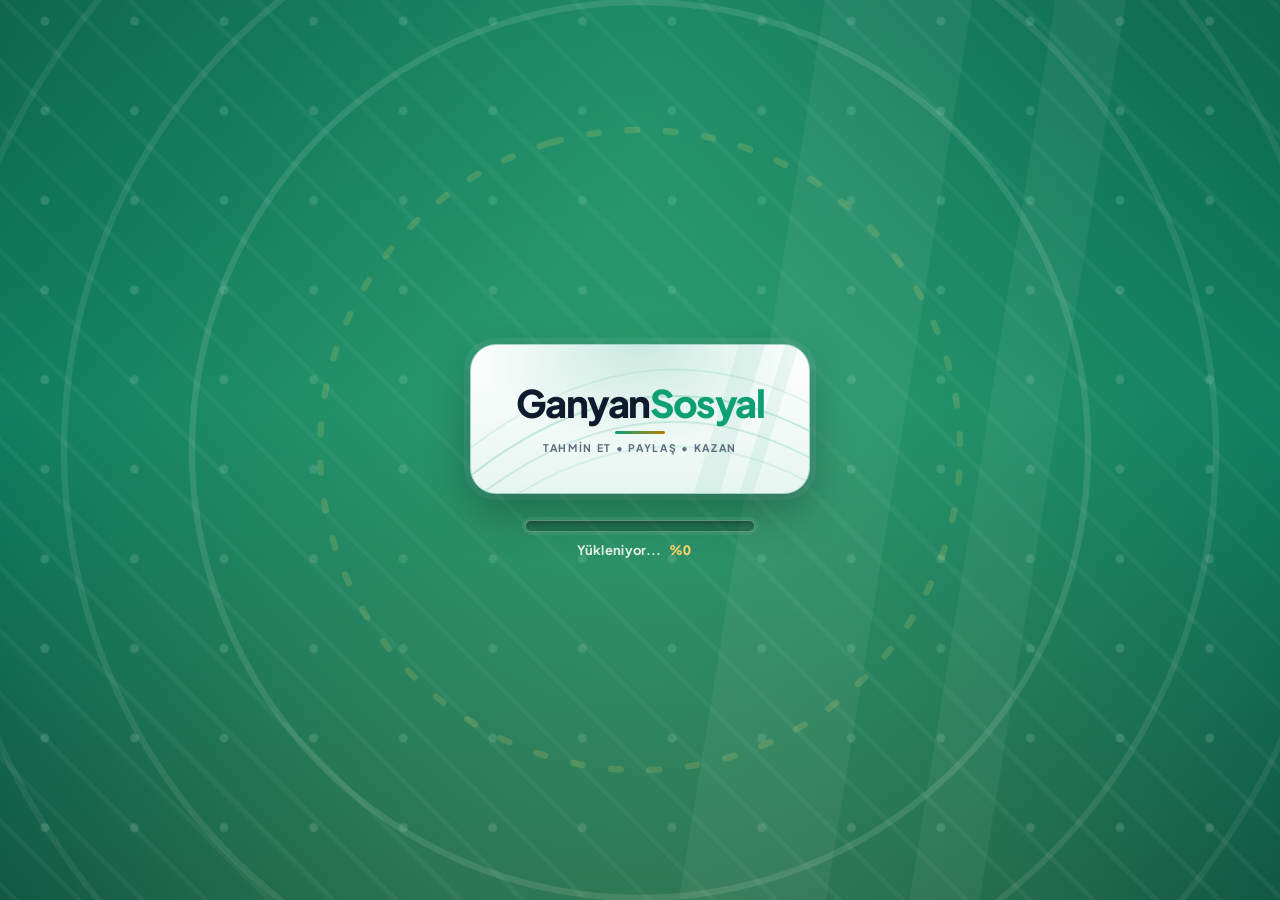
==== index.html @ b793a7fa "Add files via upload" ====
<!DOCTYPE html>
<html lang="tr" data-theme="light">
<head>
<meta charset="UTF-8">
<meta name="viewport" content="width=445, viewport-fit=cover, user-scalable=no">
<title>GanyanSosyal</title>
<link rel="manifest" href="manifest.json">
<meta name="theme-color" content="#0E7A5A">
<meta name="mobile-web-app-capable" content="yes">
<meta name="apple-mobile-web-app-capable" content="yes">
<meta name="apple-mobile-web-app-title" content="GanyanSosyal">
<meta name="apple-mobile-web-app-status-bar-style" content="default">
<link rel="icon" type="image/png" href="icon-192.png">
<link rel="apple-touch-icon" href="[data-uri]">
<link rel="preconnect" href="https://fonts.googleapis.com">
<link rel="preconnect" href="https://fonts.gstatic.com" crossorigin>
<link rel="preload" as="style" href="https://fonts.googleapis.com/css2?family=Plus+Jakarta+Sans:wght@500;600;700;800&display=swap" onload="this.onload=null;this.rel='stylesheet'">
<noscript><link href="https://fonts.googleapis.com/css2?family=Plus+Jakarta+Sans:wght@500;600;700;800&display=swap" rel="stylesheet"></noscript>
<link rel="preload" as="script" href="js/01-core-tjk.js">
<link rel="preload" as="script" href="js/02-notifs.js">
<link rel="preload" as="script" href="js/03-feed.js">
<link rel="preload" as="script" href="js/04-betting.js">
<link rel="preload" as="script" href="js/05-tabs.js">
<link rel="preload" as="script" href="js/06-account.js">
<link rel="preload" as="script" href="js/07-firebase.js">
<link rel="preload" as="script" href="js/08-admin.js">
<link rel="preload" as="script" href="js/09-chat.js">
<link rel="preload" as="script" href="js/10-install-guide.js">
<link rel="stylesheet" href="css/style.css">
<style id="gs-profile-tweak">
/* Profil: isim + @kullanıcı adı biraz sağa, @ etiketi daha zarif */
.pt2 .pid{margin-left:10px !important}
.pt2 .pid .uh{display:inline-flex !important;align-items:center;gap:1px;background:rgba(14,159,115,.10) !important;border:0 !important;box-shadow:none !important;border-radius:999px !important;padding:4px 13px 5px !important;font-size:14px !important;font-weight:600 !important;letter-spacing:.2px;color:#0E9F73 !important}
.pt2 .pid .uh i{font-style:normal;opacity:.55;margin-right:1px}
</style>
</head>
<body data-tab="feed" class="note-open">
<script>try{if(localStorage.getItem('gs-maint')==='1')document.body.classList.add('maint')}catch(e){}</script>
<div class="maint-ov" role="alert" style="display:none">
  <svg class="mt-bg" viewBox="0 0 400 800" preserveAspectRatio="xMidYMid slice" aria-hidden="true">
    <defs>
      <radialGradient id="mtg1" cx="50%" cy="34%" r="58%"><stop offset="0" stop-color="#3FD6A0" stop-opacity=".42"/><stop offset="1" stop-color="#3FD6A0" stop-opacity="0"/></radialGradient>
      <radialGradient id="mtg2" cx="50%" cy="100%" r="70%"><stop offset="0" stop-color="#FFD66B" stop-opacity=".26"/><stop offset="1" stop-color="#FFD66B" stop-opacity="0"/></radialGradient>
      <pattern id="mtDots" width="28" height="28" patternUnits="userSpaceOnUse"><circle cx="14" cy="14" r="1.4" fill="#fff" fill-opacity=".14"/></pattern>
      <pattern id="mtHatch" width="14" height="14" patternUnits="userSpaceOnUse" patternTransform="rotate(45)"><path d="M0 0H14" stroke="#fff" stroke-opacity=".05" stroke-width="3"/></pattern>
      <pattern id="mtChk" width="20" height="20" patternUnits="userSpaceOnUse"><rect width="10" height="10" fill="#fff"/><rect x="10" y="10" width="10" height="10" fill="#fff"/></pattern>
      <linearGradient id="mtFade" x1="0" y1="0" x2="0" y2="1"><stop offset="0" stop-color="#fff" stop-opacity="0"/><stop offset="1" stop-color="#fff" stop-opacity="1"/></linearGradient>
      <mask id="mtMask"><rect width="400" height="800" fill="url(#mtFade)"/></mask>
    </defs>
    <rect width="400" height="800" fill="url(#mtHatch)"/><rect width="400" height="800" fill="url(#mtDots)"/><rect width="400" height="800" fill="url(#mtg1)"/>
    <g transform="rotate(-16 200 400)" fill="none" stroke="#fff"><rect x="-60" y="140" width="520" height="520" rx="260" stroke-opacity=".05" stroke-width="2"/><rect x="-20" y="180" width="440" height="440" rx="220" stroke-opacity=".07" stroke-width="2"/><rect x="20" y="220" width="360" height="360" rx="180" stroke-opacity=".09" stroke-width="2"/><rect x="100" y="300" width="200" height="200" rx="100" stroke="#FFD66B" stroke-opacity=".18" stroke-width="2" stroke-dasharray="3 9" stroke-linecap="round"/></g>
    <g mask="url(#mtMask)" opacity=".16"><rect y="758" width="400" height="20" fill="url(#mtChk)"/><rect y="778" width="400" height="20" fill="url(#mtChk)" transform="translate(10 0)"/></g>
    <rect width="400" height="800" fill="url(#mtg2)"/>
  </svg>
  <div class="mt-in">
    <div class="mt-brand">Ganyan<i>Sosyal</i></div>
    <div class="mt-card">
      <div class="mt-ico">
        <span class="mt-ring r1"></span><span class="mt-ring r2"></span>
        <div class="mt-disc">
          <svg class="mt-gear g1" width="46" height="46" viewBox="0 0 24 24" fill="none" stroke="currentColor" stroke-width="1.7" stroke-linecap="round" stroke-linejoin="round"><path d="M12.22 2h-.44a2 2 0 0 0-2 2v.18a2 2 0 0 1-1 1.73l-.43.25a2 2 0 0 1-2 0l-.15-.08a2 2 0 0 0-2.73.73l-.22.38a2 2 0 0 0 .73 2.73l.15.1a2 2 0 0 1 1 1.72v.51a2 2 0 0 1-1 1.74l-.15.09a2 2 0 0 0-.73 2.73l.22.38a2 2 0 0 0 2.73.73l.15-.08a2 2 0 0 1 2 0l.43.25a2 2 0 0 1 1 1.73V20a2 2 0 0 0 2 2h.44a2 2 0 0 0 2-2v-.18a2 2 0 0 1 1-1.73l.43-.25a2 2 0 0 1 2 0l.15.08a2 2 0 0 0 2.73-.73l.22-.39a2 2 0 0 0-.73-2.73l-.15-.08a2 2 0 0 1-1-1.74v-.5a2 2 0 0 1 1-1.74l.15-.09a2 2 0 0 0 .73-2.73l-.22-.38a2 2 0 0 0-2.73-.73l-.15.08a2 2 0 0 1-2 0l-.43-.25a2 2 0 0 1-1-1.73V4a2 2 0 0 0-2-2z"/><circle cx="12" cy="12" r="3"/></svg>
          <svg class="mt-gear g2" width="24" height="24" viewBox="0 0 24 24" fill="none" stroke="currentColor" stroke-width="2" stroke-linecap="round" stroke-linejoin="round"><path d="M12.22 2h-.44a2 2 0 0 0-2 2v.18a2 2 0 0 1-1 1.73l-.43.25a2 2 0 0 1-2 0l-.15-.08a2 2 0 0 0-2.73.73l-.22.38a2 2 0 0 0 .73 2.73l.15.1a2 2 0 0 1 1 1.72v.51a2 2 0 0 1-1 1.74l-.15.09a2 2 0 0 0-.73 2.73l.22.38a2 2 0 0 0 2.73.73l.15-.08a2 2 0 0 1 2 0l.43.25a2 2 0 0 1 1 1.73V20a2 2 0 0 0 2 2h.44a2 2 0 0 0 2-2v-.18a2 2 0 0 1 1-1.73l.43-.25a2 2 0 0 1 2 0l.15.08a2 2 0 0 0 2.73-.73l.22-.39a2 2 0 0 0-.73-2.73l-.15-.08a2 2 0 0 1-1-1.74v-.5a2 2 0 0 1 1-1.74l.15-.09a2 2 0 0 0 .73-2.73l-.22-.38a2 2 0 0 0-2.73-.73l-.15.08a2 2 0 0 1-2 0l-.43-.25a2 2 0 0 1-1-1.73V4a2 2 0 0 0-2-2z"/><circle cx="12" cy="12" r="3"/></svg>
        </div>
      </div>
      <h2>Bakımdayız</h2>
      <p>GanyanSosyal'i senin için daha iyi hale getiriyoruz. Birazdan yepyeni bir deneyimle tekrar buradayız.</p>
      <div class="mt-track"><i></i></div>
      <div class="mt-st"><span class="mt-dot"></span>Güncelleme yapılıyor</div>
      <ul class="mt-chips"><li><b>🔒</b>Verilerin güvende</li><li><b>🎟️</b>Kuponların korunuyor</li><li><b>⚡</b>Kısa sürede açılıyor</li></ul>
    </div>
    <div class="mt-note">Bakım bitince sayfa kendiliğinden açılır.</div>
    <button type="button" class="mt-adm" onclick="maintAdminLogin()">Yönetici girişi</button>
  </div>
</div>
<div id="splash" aria-hidden="true">
  <svg class="sp-bg" viewBox="0 0 400 800" preserveAspectRatio="xMidYMid slice" aria-hidden="true">
    <defs>
      <radialGradient id="spg1" cx="50%" cy="38%" r="60%"><stop offset="0" stop-color="#3FD6A0" stop-opacity=".38"/><stop offset="1" stop-color="#3FD6A0" stop-opacity="0"/></radialGradient>
      <radialGradient id="spg2" cx="50%" cy="100%" r="70%"><stop offset="0" stop-color="#FFD66B" stop-opacity=".22"/><stop offset="1" stop-color="#FFD66B" stop-opacity="0"/></radialGradient>
      <pattern id="spHatch" width="14" height="14" patternUnits="userSpaceOnUse" patternTransform="rotate(45)"><rect width="14" height="14" fill="none"/><path d="M0 0H14" stroke="#fff" stroke-opacity=".05" stroke-width="3"/></pattern>
      <pattern id="spDots" width="28" height="28" patternUnits="userSpaceOnUse"><circle cx="14" cy="14" r="1.4" fill="#fff" fill-opacity=".14"/></pattern>
      <pattern id="spChk" width="20" height="20" patternUnits="userSpaceOnUse"><rect width="10" height="10" fill="#fff"/><rect x="10" y="10" width="10" height="10" fill="#fff"/></pattern>
      <linearGradient id="spFade" x1="0" y1="0" x2="0" y2="1"><stop offset="0" stop-color="#fff" stop-opacity="0"/><stop offset="1" stop-color="#fff" stop-opacity="1"/></linearGradient>
      <mask id="spMask"><rect width="400" height="800" fill="url(#spFade)"/></mask>
    </defs>
    <rect width="400" height="800" fill="url(#spHatch)"/>
    <rect width="400" height="800" fill="url(#spDots)"/>
    <rect width="400" height="800" fill="url(#spg1)"/>
    <g transform="rotate(-16 200 400)" fill="none" stroke="#fff">
      <rect x="-60" y="140" width="520" height="520" rx="260" stroke-opacity=".05" stroke-width="2"/>
      <rect x="-20" y="180" width="440" height="440" rx="220" stroke-opacity=".07" stroke-width="2"/>
      <rect x="20" y="220" width="360" height="360" rx="180" stroke-opacity=".09" stroke-width="2"/>
      <rect x="60" y="260" width="280" height="280" rx="140" stroke-opacity=".11" stroke-width="2"/>
      <rect x="100" y="300" width="200" height="200" rx="100" stroke="#FFD66B" stroke-opacity=".16" stroke-width="2" stroke-dasharray="3 9" stroke-linecap="round"/>
    </g>
    <g fill="#fff" fill-opacity=".05"><path d="M300 0h46l-130 800h-46z"/><path d="M372 0h22l-130 800h-22z"/></g>
    <g mask="url(#spMask)" opacity=".16"><rect y="758" width="400" height="20" fill="url(#spChk)"/><rect y="778" width="400" height="20" fill="url(#spChk)" transform="translate(10 0)"/></g>
    <rect width="400" height="800" fill="url(#spg2)"/>
  </svg>
  <div class="sp-in">
    <div class="sp-card">
      <svg viewBox="0 0 340 150" preserveAspectRatio="xMidYMid slice"><g fill="none" stroke="var(--ac,#0E9F73)" stroke-linecap="round">
        <path d="M-20 175 Q 170 10 360 125" stroke-opacity=".16" stroke-width="2"/>
        <path d="M-20 200 Q 170 35 360 150" stroke-opacity=".11" stroke-width="2"/>
        <path d="M-20 148 Q 170 -15 360 98" stroke-opacity=".20" stroke-width="2"/>
        <path d="M-20 120 Q 170 -40 360 70" stroke-opacity=".10" stroke-width="2"/></g>
        <g fill="var(--ac,#0E9F73)" fill-opacity=".07"><path d="M270 0h26l-46 150h-26z"/><path d="M316 0h14l-46 150h-14z"/></g></svg>
      <div class="sp-logo"><b>Ganyan<i>Sosyal</i></b><u></u><small>Tahmin et • Paylaş • Kazan</small></div>
    </div>
    <div class="sp-load"><div class="sp-bar"><i id="sp-fill"></i></div><div class="sp-row"><span>Yükleniyor...</span><em id="sp-pct">%0</em></div></div>
  </div>
</div>

<div id="ri-mini" onclick="window.scrollTo({top:0,behavior:'smooth'})"><b id="ri-mini-t"></b><span id="ri-mini-n"></span></div>
<div class="app">
  <!-- Üst Bar -->
  <header class="top">
    <div class="brand-wrap" style="flex-direction:row;align-items:center;gap:10px">
      <button class="ib" id="menu-btn" onclick="openDrawer()" aria-label="Menü"></button>
      <div class="brand">Ganyan<i>Sosyal</i></div>
    </div>
    <div class="usr-s" id="usr-s">
    <div class="usr-box">
      <svg class="usr-ic" width="20" height="20" viewBox="0 0 24 24" fill="none" stroke="currentColor" stroke-width="2.2" stroke-linecap="round" stroke-linejoin="round" aria-hidden="true"><circle cx="11" cy="11" r="7"/><path d="M20 20l-3.5-3.5"/></svg>
      <input id="usr-q" type="search" placeholder="Kullanıcı ara" autocomplete="off" autocapitalize="off" spellcheck="false" enterkeyhint="search" oninput="usrSearch(this.value)" onfocus="usrSearch(this.value)" aria-label="Kullanıcı ara">
      <button type="button" class="usr-x hidden" onclick="usrClear()" aria-label="Temizle">✕</button>
    </div>
    <div class="usr-res hidden" id="usr-res" role="listbox"></div>
  </div>
    <div class="tools">
      <button class="ib" id="th" onclick="toggleTheme()" aria-label="Tema"></button>
      <button class="ib" onclick="toggleNotifications()" aria-label="Bildirimler">
        <span id="bi"></span><b id="notif-badge" class="hidden">2</b>
      </button>
    </div>
  </header>

  <!-- Kullanıcı kartı: ad, profil çerçevesi, puan -->
  <div class="toprow">
  <div class="mecard" id="me-card" onclick="openProfile(ME)" role="button" aria-label="Profilimi aç"></div>
    <!-- Canlı yayın kartı (TJK / Tay TV) -->
    <button type="button" class="tvcard" onclick="liveOpen()" aria-label="Canlı yayını aç">
      <span class="tv-ic"><svg viewBox="0 0 24 24" width="22" height="22" fill="none" stroke="currentColor" stroke-width="2" stroke-linecap="round" stroke-linejoin="round" aria-hidden="true"><rect x="3" y="5" width="18" height="12" rx="3"/><path d="M9 21h6"/><path d="M10.5 9.2v4.6l4-2.3z" fill="currentColor"/></svg></span>
      <span class="tv-t"><b>Canlı yayın</b><small>Tay TV · TJK yarışları</small></span>
      <span class="tv-go">İZLE</span>
    </button>
  </div>

  <!-- Sabit grup: canlı yayın + sıradaki koşu (kaydırınca başlığın altında kalır) -->
  <div class="stk">
  <!-- Duyuru kayan yazı: canlı yayının hemen üstünde, o da sabit kalır -->
  <div id="ticker" class="hidden"></div>
  <!-- Canlı Pist Barı -->
  <div class="live hidden" id="live-card" onclick="openNextRace()" role="button" aria-label="Sıradaki koşuyu aç">
    <span class="dot"></span>
    <div class="live-info">
      <small>SIRADAKİ KOŞU</small>
      <b id="live-ttl"></b>
      <span id="live-sub"></span>
    </div>
    <em id="countdown">--:--</em>
    <span class="live-arrow">›</span>
  </div>
  </div>

  <!-- SEKME 1: SOSYAL AKIŞ -->
  <section id="tab-feed" class="tab">
    <div class="section-intro">
      <div>
        <span class="eyebrow">TOPLULUK</span>
        <h1>Ne tahmin ediyorsun?</h1>
        <p>Kuponunu paylaş, yorumları takip et.</p>
      </div>
      <span class="intro-mark">✦</span>
    </div>

    <div class="card composer">
      <div class="cmp">
        <span id="cmp-av"></span>
        <input id="feed-post-input" placeholder="Banko tuttuğunu yaz..." maxlength="280" aria-label="Gönderi" oninput="var d=$('dr-note');if(d)d.value=this.value">
      </div>
      <div id="draft-chips"></div>
      <div class="crow">
        <button class="lnk" onclick="switchTab('bulten')" id="lnk-add" aria-label="Kupon ekle" title="Kupon ekle"></button>
        <button class="btn" onclick="createNewPost()">Paylaş</button>
      </div>
    </div>

    <div id="people"></div>
    <div id="filters" class="chips"></div>
    <div id="posts-container"></div>
  </section>

  <!-- SEKME 2: BÜLTEN & YARIŞ MERKEZİ -->
  <section id="tab-bulten" class="tab hidden">
    <div class="section-intro">
      <div>
        <span class="eyebrow">YARIŞ MERKEZİ</span>
        <h1>Koşuyu seç, kuponunu kur.</h1>
        <p>Atları incele, seçimlerini yap ve akışta paylaş.</p>
      </div>
      <span class="intro-mark">♞</span>
    </div>
    <div class="dbar" id="dbar">
      <button class="dnav" id="d-prev" onclick="shiftDay(-1)" aria-label="Önceki gün"><svg width="18" height="18" viewBox="0 0 24 24" fill="none" stroke="currentColor" stroke-width="2.6" stroke-linecap="round" stroke-linejoin="round"><path d="M15 5l-7 7 7 7"/></svg></button>
      <div class="dmid">
        <small id="d-sub">BUGÜN</small>
        <b id="d-main"></b>
        <input type="date" id="d-input" class="d-in" onchange="gotoDate(this.value)" aria-label="Tarih seç">
      </div>
      <button class="dtoday hidden" id="d-today" onclick="gotoDate(TJK.bugunIso())">Bugün</button>
      <button class="dnav" id="d-next" onclick="shiftDay(1)" aria-label="Sonraki gün"><svg width="18" height="18" viewBox="0 0 24 24" fill="none" stroke="currentColor" stroke-width="2.6" stroke-linecap="round" stroke-linejoin="round"><path d="M9 5l7 7-7 7"/></svg></button>
    </div>
    <button class="tsel" onclick="openTypes()" aria-label="Bahis türünü değiştir">
      <div>
        <small>Bahis türü</small>
        <b id="tsel-name">Ganyan</b>
        <span id="tsel-sub"></span>
      </div>
      <i class="tsel-go"><em>Değiştir</em><span id="tsel-chev"></span></i>
    </button>
    <div id="bul-status" class="bul-st"></div>
    <div id="city-tabs" class="chips"></div>
    <div id="bul-sticky">
      <div id="race-tabs" class="chips"></div>
      <div id="slot-tabs" class="chips hidden"></div>
    </div>
    <div id="sel-sum" class="sel-sum hidden"></div>
    <div class="card ri"><h2 id="race-title"></h2><p id="race-meta"></p></div>
    <div id="hint" class="hint hidden"></div>
    <div id="res-panel"></div>
    <div id="horses-list"></div>
    <div id="next-wrap"></div>
  </section>

  <!-- SEKME: SONUÇLAR -->
  <section id="tab-sonuc" class="tab hidden">
    <div class="section-intro">
      <div>
        <span class="eyebrow">KOŞU SONUÇLARI</span>
        <h1>Biten koşular</h1>
        <p>Sıralama ve bahis ödemeleri koşu bitince burada.</p>
      </div>
      <span class="intro-mark">⚑</span>
    </div>
    <div class="dbar">
      <button class="dnav" id="s-prev" onclick="shiftDay(-1)" aria-label="Önceki gün"><svg width="18" height="18" viewBox="0 0 24 24" fill="none" stroke="currentColor" stroke-width="2.6" stroke-linecap="round" stroke-linejoin="round"><path d="M15 5l-7 7 7 7"/></svg></button>
      <div class="dmid">
        <small id="s-sub">BUGÜN</small>
        <b id="s-main"></b>
        <input type="date" id="s-input" class="d-in" onchange="gotoDate(this.value)" aria-label="Tarih seç">
      </div>
      <button class="dtoday hidden" id="s-today" onclick="gotoDate(TJK.bugunIso())">Bugün</button>
      <button class="dnav" id="s-next" onclick="shiftDay(1)" aria-label="Sonraki gün"><svg width="18" height="18" viewBox="0 0 24 24" fill="none" stroke="currentColor" stroke-width="2.6" stroke-linecap="round" stroke-linejoin="round"><path d="M9 5l7 7-7 7"/></svg></button>
    </div>
    <div id="s-city" class="chips"></div>
    <div id="s-race" class="hidden"></div>
    <div id="s-sum" class="sr-sum"></div>
    <div id="s-list"></div>
  </section>

  <!-- SEKME 3: LİDERLİK TABLOSU -->
  <section id="tab-leaderboard" class="tab hidden">
    <div class="section-intro">
      <div>
        <span class="eyebrow">TOPLULUK SIRALAMASI</span>
        <h1>Öne çıkan tahminciler</h1>
        <p>Topluluğun performansını keşfet.</p>
      </div>
      <span class="intro-mark">♛</span>
    </div>
    <h2 class="sh">Puan sıralaması</h2>
    <div id="leaderboard-list"></div>
  </section>

  <!-- SEKME: ORANLAR -->
  <section id="tab-oranlar" class="tab hidden">
    <div id="oranlar-body"></div>
  </section>

  <!-- SEKME: KURALLAR -->
  <section id="tab-kurallar" class="tab hidden">
    <div id="kurallar-body"></div>
  </section>

  <!-- SEKME 4: PROFİL -->
  <section id="tab-profile" class="tab hidden">
    <div id="profile-body"></div>
  </section>

  <!-- Seçim Yapıldığında Açılan Kupon Çubuğu -->
  <div id="draft" class="dr hidden">
    <div class="dr-l">
      <small id="coupon-count-text"></small>
      <b id="coupon-total-price"></b>
    </div>
    <div class="dr-step">
      <button onclick="chgMisli(-1)" aria-label="Misli azalt">−</button>
      <input id="misli-out" type="text" inputmode="numeric" pattern="[0-9]*" maxlength="3" value="1" autocomplete="off" aria-label="Misli sayısı (yazarak değiştir)" onfocus="this.select()" oninput="this.value=this.value.replace(/\D/g,'');if(this.value&&+this.value>0)setMisli(this.value,false,true)" onchange="setMisli(this.value)" onkeydown="if(event.key==='Enter'){this.blur()}">
      <button onclick="chgMisli(1)" aria-label="Misli arttır">+</button>
    </div>
    <button class="dr-go" id="draft-go" onclick="publishCouponFromBulten()">Paylaş</button>
    <div class="dr-f"><span id="coupon-formula"></span><button class="dr-nb" id="dr-nb" onclick="toggleNote()">− Notu gizle</button></div>
    <input id="dr-note" class="dr-note" maxlength="280" placeholder="Kuponuna not ekle (isteğe bağlı)" oninput="$('feed-post-input').value=this.value" aria-label="Kupon notu">
  </div>

  <!-- Yan menü (sidebar) -->
  <div id="drawer-bg" class="drawer-bg" onclick="closeDrawer()"></div>
  <aside id="drawer" class="drawer" aria-hidden="true">
    <div class="dw-head">
      <div class="brand">Ganyan<i>Sosyal</i></div>
      <button class="ib" onclick="closeDrawer()" aria-label="Kapat" id="dw-x"></button>
    </div>
    <div class="dw-me" id="dw-me" onclick="closeDrawer();openProfile(ME,true)" role="button" aria-label="Profilimi aç"></div>
    <div class="dw-grp">
      <button class="dw-item" id="dw-shop" onclick="closeDrawer();openShop()"></button>
      <button class="dw-item" id="dw-oranlar" onclick="closeDrawer();switchTab('oranlar')"></button>
      <button class="dw-item" id="dw-kurallar" onclick="closeDrawer();switchTab('kurallar')"></button>
      <button class="dw-item" id="dw-theme" onclick="toggleTheme();paintDrawer()"></button>
      <button class="dw-item hidden" id="dw-inst" onclick="closeDrawer();installApp()"></button>
      <button class="dw-item hidden" id="dw-adm" onclick="closeDrawer();openAdmin()"></button>
    </div>
    <div class="dw-note" id="dw-note"></div>
    <button class="dw-item dw-out" id="dw-out" onclick="closeDrawer();askLogout()"></button>
  </aside>

  <!-- Alt Gezinme Barı -->
  <nav>
    <div class="nv-l">
      <button id="nav-feed" class="on" onclick="feedTap()"></button>
      <button id="nav-leaderboard" onclick="switchTab('leaderboard')"></button>
      <button id="nav-bulten" onclick="switchTab('bulten')"></button>
    </div>
    <div class="nv-r">
      <button id="nav-sonuc" onclick="switchTab('sonuc')"></button>
      <button id="nav-profile" onclick="openProfile('Mustafa E.')"></button>
      <button id="nav-out" class="nav-out" onclick="askLogout()"></button>
    </div>
  </nav>

  <!-- Takipçi / Takip Listesi -->
  <div id="fsheet" class="sheet hidden" onclick="if(event.target===this)closeFollows()">
    <div class="sheet-card fl-card" role="dialog" aria-label="Takipçi ve takip listesi">
      <div class="sheet-head">
        <h3 id="fl-title"></h3>
        <button class="x" onclick="closeFollows()" aria-label="Kapat" id="fsheet-x"></button>
      </div>
      <div class="rt two" id="fl-tabs"></div>
      <input id="fl-q" class="fl-q" type="search" placeholder="Ara" autocomplete="off" oninput="flSearch(this.value)">
      <div id="fl-list"></div>
    </div>
  </div>

  <!-- Bahis Türü Paneli -->
  <div id="tsheet" class="sheet hidden" onclick="if(event.target===this)closeTypes()">
    <div class="sheet-card" role="dialog" aria-label="Bahis türünü değiştir">
      <div class="sheet-head">
        <h3>Bahis Türünü Değiştir</h3>
        <button class="x" onclick="closeTypes()" aria-label="Kapat" id="tsheet-x"></button>
      </div>
      <div id="tsheet-list"></div>
    </div>
  </div>

  <!-- Profil Düzenleme Paneli -->
  <div id="sheet" class="sheet hidden" onclick="if(event.target===this)closeEdit()">
    <div class="sheet-card" role="dialog" aria-label="Profili düzenle">
      <div class="sheet-head">
        <h3>Profili Düzenle</h3>
        <button class="x" onclick="closeEdit()" aria-label="Kapat" id="sheet-x"></button>
      </div>
      <div id="sheet-body"></div>
    </div>
  </div>
  <!-- Banko At Seçme Paneli -->
  <div id="bsheet" class="sheet hidden" onclick="if(event.target===this)closeBanko()">
    <div class="sheet-card" role="dialog" aria-label="Banko atını seç">
      <div class="sheet-head">
        <h3>Bankonu Seç</h3>
        <button class="x" onclick="closeBanko()" aria-label="Kapat" id="bsheet-x"></button>
      </div>
      <div id="bsheet-body"></div>
    </div>
  </div>
  <input type="file" id="in-photo" accept="image/*" hidden onchange="onPick('photo',this)">
  <input type="file" id="in-cover" accept="image/*" hidden onchange="onPick('cover',this)">

  <!-- Ayarlar Paneli -->
  <div id="ssheet" class="sheet hidden" onclick="if(event.target===this)closeSettings()">
    <div class="sheet-card" role="dialog" aria-label="Ayarlar">
      <div class="sheet-head">
        <h3>Ayarlar</h3>
        <button class="x" onclick="closeSettings()" aria-label="Kapat" id="ssheet-x"></button>
      </div>
      <div id="ssheet-body"></div>
    </div>
  </div>

  <!-- Mağaza -->
  <div id="shsheet" class="sheet hidden" onclick="if(event.target===this)closeShop()">
    <div class="sheet-card" role="dialog" aria-label="Mağaza">
      <div class="sheet-head">
        <h3>Mağaza · Profil çerçeveleri</h3>
        <button class="x" onclick="closeShop()" aria-label="Kapat" id="shsheet-x"></button>
      </div>
      <div id="shsheet-body"></div>
    </div>
  </div>

  <!-- Yönetim Paneli (yalnızca admin) -->
  <div id="shrsheet" class="sheet hidden" onclick="if(event.target===this)closeShare()">
    <div class="sheet-card" role="dialog" aria-label="Kupon görseli">
      <div class="sheet-head"><h3>Kupon görseli</h3><button class="x" onclick="closeShare()" aria-label="Kapat" id="shrsheet-x"></button></div>
      <div class="shr-body"><img id="shr-img" alt="Kupon görseli"></div>
      <div class="shr-act"><button class="shr-b p" onclick="doShare()">Paylaş</button><button class="shr-b" onclick="saveShare()">İndir</button></div>
    </div>
  </div>
  <button id="chat-fab" class="chat-fab hidden" onclick="openChat()" aria-label="Genel sohbet"><span id="chat-fab-i"></span><i id="chat-badge" class="hidden"></i></button>
  <div id="chsheet" class="sheet hidden" onclick="if(event.target===this)closeChat()">
    <div class="sheet-card ch-card" role="dialog" aria-label="Genel Sohbet">
      <div class="sheet-head"><h3>Genel Sohbet <span class="ch-live"><i></i>canlı</span></h3><button class="x" onclick="closeChat()" aria-label="Kapat" id="chsheet-x"></button></div>
      <div id="ch-list" class="ch-list"></div>
      <div id="ch-eb" class="ch-eb hidden"><span>✎ Mesaj düzenleniyor</span><button type="button" onclick="cancelChatEdit()" aria-label="Vazgeç">Vazgeç</button></div>
      <div id="ch-rb" class="ch-rb hidden"><div><b id="ch-rb-n"></b><span id="ch-rb-t"></span></div><button type="button" onclick="clearChatReply()" aria-label="Yanıtı iptal et">✕</button></div>
      <div class="ch-in"><input id="ch-input" maxlength="300" placeholder="Mesaj yaz..." autocomplete="off" onkeydown="if(event.key==='Enter')sendChat()"><button class="snd" onclick="sendChat()" aria-label="Gönder" id="ch-send"></button></div>
    </div>
  </div>
  <div id="asheet" class="sheet hidden" onclick="if(event.target===this)closeAdmin()">
    <div class="sheet-card ad-card" role="dialog" aria-label="Yönetim Paneli">
      <div class="sheet-head">
        <h3>Yönetim Paneli</h3>
        <button class="x" onclick="closeAdmin()" aria-label="Kapat" id="asheet-x"></button>
      </div>
      <div id="asheet-body"></div>
    </div>
  </div>

  <div id="toast" class="hidden"></div>
</div>

<!-- Yasaklı hesap ekranı -->
<div id="banned" class="auth hidden" style="z-index:130">
  <div class="auth-card bn-wrap">
    <div class="bcv bn-bcv"><div class="bcv-in"><div class="bcv-logo">Ganyan<i>Sosyal</i></div><div class="bcv-line"></div><div class="bcv-tag">Tahmin et <b>•</b> Paylaş <b>•</b> Kazan</div></div></div>
    <div class="bn-card">
      <div class="bn-ico"><div class="bn-disc"><svg width="38" height="38" viewBox="0 0 24 24" fill="none" stroke="currentColor" stroke-width="2.2" stroke-linecap="round" stroke-linejoin="round"><path d="M12 22a10 10 0 100-20 10 10 0 000 20zM4.9 4.9l14.2 14.2"/></svg></div></div>
      <h2>Hesabın askıya alındı</h2>
      <p id="bn-why" class="bn-why"></p>
      <div class="bn-info">
        <div class="bn-row"><span>Durum</span><b class="bn-st">Askıda</b></div>
        <div class="bn-row" id="bn-left-row"><span>Kalan süre</span><b id="bn-left">—</b></div>
        <div class="bn-row"><span id="bn-until-l">Bitiş</span><b id="bn-until"></b></div>
      </div>
      <button class="btn" onclick="bannedOut()">Çıkış Yap</button>
      <div class="bn-foot">Bir hata olduğunu düşünüyorsan yönetici ile iletişime geç.</div>
    </div>
  </div>
</div>

<!-- Giriş / Kayıt Ekranı -->
<div id="auth" class="auth hidden">
  <div class="auth-card">
    <div class="au-head"><div class="brand">Ganyan<i>Sosyal</i></div><p id="au-sub"></p></div>
    <div class="au-card">
      <div class="au-tabs">
        <button id="au-t-login" class="on" onclick="setAuthMode('login')">Giriş Yap</button>
        <button id="au-t-reg" onclick="setAuthMode('register')">Kayıt Ol</button>
      </div>
      <div class="ed-field" id="au-f-id"><small>Kullanıcı adı veya e-posta</small><div class="au-in"><i class="au-ic" data-ic="user"></i><input class="ed-in" id="au-id" placeholder="Kullanıcı adı veya e-posta" autocomplete="username" autocapitalize="off" spellcheck="false"></div></div>
      <div class="ed-field" id="au-f-photo"><small>Profil fotoğrafı (zorunlu)</small><div class="au-ph"><button type="button" class="au-pv" id="au-pv" onclick="$('au-pin').click()" aria-label="Profil fotoğrafı seç">📷</button><span class="au-pt" id="au-pt">Fotoğraf seç</span></div><input type="file" id="au-pin" accept="image/*" hidden onchange="regPick(this)"></div>
      <div class="ed-field" id="au-f-name"><small>Görünen ad</small><div class="au-in"><i class="au-ic" data-ic="user"></i><input class="ed-in" id="au-name" maxlength="24" placeholder="Adın nasıl görünsün?" autocomplete="name"></div></div>
      <div class="ed-field" id="au-f-handle"><small>Kullanıcı adı</small><div class="au-in"><i class="au-ic">@</i><input class="ed-in" id="au-handle" maxlength="20" placeholder="kullanici_adi" autocomplete="username" autocapitalize="off" spellcheck="false" oninput="this.value=cleanHandle(this.value);checkHandleLive(this.value)"></div><div class="au-hs" id="au-hs" aria-live="polite"></div></div>
      <div class="ed-field" id="au-f-email"><small>E-posta</small><div class="au-in"><i class="au-ic" data-ic="mail"></i><input class="ed-in" id="au-email" type="email" inputmode="email" maxlength="100" placeholder="ornek@mail.com" autocomplete="email" autocapitalize="off" spellcheck="false"></div></div>
      <div class="ed-field" id="au-f-pw"><small>Şifre</small><div class="au-in au-pw"><i class="au-ic" data-ic="lock"></i><input class="ed-in" id="au-pw" type="password" maxlength="64" placeholder="Şifre" autocomplete="current-password" onkeydown="if(event.key==='Enter')submitAuth()"><button type="button" class="au-eye" id="au-eye" onclick="togglePw()">Göster</button></div><button type="button" class="au-forgot" id="au-forgot" onclick="forgotPw()">Şifremi unuttum</button></div>
      <div class="ed-field" id="au-f-pw2"><small>Şifre (tekrar)</small><div class="au-in"><i class="au-ic" data-ic="lock"></i><input class="ed-in" id="au-pw2" type="password" maxlength="64" placeholder="Şifreyi tekrar yaz" autocomplete="new-password" onkeydown="if(event.key==='Enter')submitAuth()"></div></div>
      <div class="auth-err" id="au-err" role="alert"></div>
      <button class="btn" id="au-go" onclick="submitAuth()">Giriş Yap</button>
      <div class="au-or"><span>veya</span></div>
      <div id="au-g"></div>
      <button class="au-google" id="au-gbtn" onclick="googleTap()"><svg width="20" height="20" viewBox="0 0 48 48" aria-hidden="true"><path fill="#EA4335" d="M24 9.5c3.54 0 6.71 1.22 9.21 3.6l6.85-6.85C35.9 2.38 30.47 0 24 0 14.62 0 6.51 5.38 2.56 13.22l7.98 6.19C12.43 13.72 17.74 9.5 24 9.5z"/><path fill="#4285F4" d="M46.98 24.55c0-1.57-.15-3.09-.38-4.55H24v9.02h12.94c-.58 2.96-2.26 5.48-4.78 7.18l7.73 6c4.51-4.18 7.09-10.36 7.09-17.65z"/><path fill="#FBBC05" d="M10.53 28.59c-.48-1.45-.76-2.99-.76-4.59s.27-3.14.76-4.59l-7.98-6.19C.92 16.46 0 20.12 0 24c0 3.88.92 7.54 2.56 10.78l7.97-6.19z"/><path fill="#34A853" d="M24 48c6.48 0 11.93-2.13 15.89-5.81l-7.73-6c-2.15 1.45-4.92 2.3-8.16 2.3-6.26 0-11.57-4.22-13.47-9.91l-7.98 6.19C6.51 42.62 14.62 48 24 48z"/></svg> Google ile devam et</button>
    </div>
    <button type="button" class="au-install" id="au-install" onclick="installApp()"><img src="[data-uri]" alt="" width="46" height="46"><span class="ai-t"><b>GanyanSosyal</b><small>Ana ekrana ekle, tek dokunuşla aç</small></span><em>Yükle</em></button>
  </div>
</div>

<script src="js/01-core-tjk.js"></script>
<script src="js/02-notifs.js"></script>
<script src="js/03-feed.js"></script>
<script src="js/04-betting.js"></script>
<script src="js/05-tabs.js"></script>
<script src="js/06-account.js"></script>
<script src="js/07-firebase.js"></script>
<script src="js/08-admin.js"></script>
<script src="js/09-chat.js"></script>
<script src="js/10-install-guide.js"></script>
<script src="js/11-accurace.js"></script>
<script src="js/12-oranlar.js?v=4"></script>
</body>
</html>
---- css/style.css ----
/* Açılış (splash) ekranı */
#splash{position:fixed;inset:0;height:100vh;height:100lvh;min-height:100%;z-index:99999;display:flex;align-items:center;justify-content:center;padding:24px;overflow:hidden;
  background:#0E7A5A;
  transition:opacity .45s ease,visibility .45s;opacity:1}
/* Sistem açılışıyla aynı düz yeşille başla, degrade yumuşakça belirsin */
#splash::before{content:"";position:absolute;inset:0;background:linear-gradient(180deg,#0A5F46 0%,#0E7A5A 45%,#095140 100%);animation:spFade .6s ease-out both}
.sp-bg{animation:spFade .8s ease-out both}
@keyframes spFade{from{opacity:0}to{opacity:1}}
#splash.out{opacity:0;visibility:hidden;pointer-events:none}
/* Alt bar: açılış ekranı dolarken (kararırken değil) hiç görünmesin; :has gerektirmez */
/* Splash dolarken uygulamanın içi hiçbir şekilde görünmesin (splash örtmese bile) */
#splash:not(.out) ~ .app,#splash:not(.out) ~ #auth,#splash:not(.out) ~ #banned{visibility:hidden!important}
#splash:not(.out) ~ .app nav{visibility:hidden!important;opacity:0!important;transition:none!important}
html.sp-lock,html.sp-lock body{overflow:hidden!important;height:100%;overscroll-behavior:none}
/* Alt bar: giriş veya yasak ekranı varken görünmesin */
body:has(#auth:not(.hidden)) nav,body:has(#banned:not(.hidden)) nav{visibility:hidden!important;opacity:0!important;transition:none!important}

.sp-bg{position:absolute;inset:0;width:100%;height:100%;display:block}
.sp-in{position:relative;z-index:1;width:100%;max-width:340px;display:flex;flex-direction:column;align-items:center;gap:26px;animation:spUp .5s cubic-bezier(.2,.8,.2,1) both}
.sp-card{position:relative;width:100%;height:150px;border-radius:26px;overflow:hidden;
  background:radial-gradient(220px 130px at 50% 0%,color-mix(in srgb,var(--ac,#0E9F73) 22%,transparent),transparent 75%),linear-gradient(180deg,var(--sf,#fff),color-mix(in srgb,var(--sf,#fff) 90%,var(--ac,#0E9F73)));
  border:1px solid color-mix(in srgb,var(--ac,#0E9F73) 30%,var(--ln,#E1E6EE));
  box-shadow:0 18px 44px rgba(0,0,0,.28),0 0 0 6px rgba(255,255,255,.07)}
.sp-card svg{position:absolute;inset:0;width:100%;height:100%}
.sp-logo{position:relative;z-index:1;height:100%;display:flex;flex-direction:column;align-items:center;justify-content:center;gap:9px}
.sp-logo b{font:800 38px/1 "Plus Jakarta Sans",system-ui,sans-serif;letter-spacing:-1.6px;color:var(--tx,#0E1B2C)}
.sp-logo b i{font-style:normal;color:var(--ac,#0E9F73)}
.sp-logo u{display:block;width:50px;height:3px;border-radius:3px;background:linear-gradient(90deg,var(--ac,#0E9F73),var(--gold,#B87F00));text-decoration:none}
.sp-logo small{font:700 10.5px/1 "Plus Jakarta Sans",system-ui,sans-serif;letter-spacing:1.7px;text-transform:uppercase;color:var(--mu,#5E6B80)}
.sp-load{display:flex;flex-direction:column;align-items:center;gap:12px;width:100%}
.sp-bar{position:relative;width:230px;height:12px;border-radius:12px;padding:2px;box-sizing:border-box;background:rgba(0,0,0,.22);border:1px solid rgba(255,255,255,.28);box-shadow:inset 0 2px 4px rgba(0,0,0,.25),0 0 0 3px rgba(255,255,255,.06)}
.sp-bar i{display:block;height:100%;width:0%;border-radius:10px;position:relative;overflow:hidden;background:linear-gradient(90deg,#FFE9A8,#FFD66B 60%,#FFC83D);box-shadow:0 0 14px rgba(255,214,107,.75),inset 0 1px 0 rgba(255,255,255,.7)}
.sp-bar i::after{content:"";position:absolute;top:0;bottom:0;left:0;width:40%;background:linear-gradient(90deg,transparent,rgba(255,255,255,.75),transparent);transform:translateX(-120%);animation:spShine 1.3s ease-in-out infinite}
@keyframes spShine{to{transform:translateX(320%)}}
@media (prefers-reduced-motion:reduce){.sp-bar i::after{animation:none}}
.sp-row{display:flex;align-items:baseline;gap:8px}
.sp-row span{font:700 13px/1 "Plus Jakarta Sans",system-ui,sans-serif;color:rgba(255,255,255,.88);letter-spacing:.3px}
.sp-row em{font:800 13px/1 "Plus Jakarta Sans",system-ui,sans-serif;font-style:normal;color:#FFD66B;min-width:34px;text-align:left;font-variant-numeric:tabular-nums}
@keyframes spUp{from{opacity:0;transform:scale(.94)}to{opacity:1;transform:none}}

/* ==========================================================================
   1. RESET, GPU DONANIM HIZLANDIRMA & TİTREME (JITTER) ENGELLEYİCİ MİMARİ
   ========================================================================== */
html[data-theme=dark]{
  --bg:#0A0F1E;
  --sf:#131A2E;
  --sf2:#1B2440;
  --tx:#F3F6FC;
  --mu:#8E9AB8;
  --ln:#252F4D;
  --ac:#2DD4A0;
  --on:#05281D;
  --gold:#FFB627;
  --red:#FF5A7A;
  color-scheme:dark;
}
html[data-theme=light]{
  --bg:#EDF1F7;
  --sf:#ffffff;
  --sf2:#F1F4F9;
  --tx:#0E1B2C;
  --mu:#5E6B80;
  --ln:#E1E6EE;
  --ac:#0E9F73;
  --on:#ffffff;
  --gold:#B87F00;
  --red:#E0305A;
  color-scheme:light;
}

:root{
  padding-top:env(safe-area-inset-top,0px);
  --radius-xl:24px;
}

*, *::before, *::after{
  box-sizing:border-box;
  margin:0;
  padding:0;
}

/* Yukarı-aşağı elastik sekme, çift zıplama ve scroll titremesini engelleyen donanım katmanı */
html{
  height:100%;
}

body{
  min-height:100%;
  max-width:100%;
  overflow-x:clip;
  background:var(--bg);
  color:var(--tx);
  font:500 15px/1.5 'Plus Jakarta Sans',-apple-system,BlinkMacSystemFont,"Segoe UI",Roboto,sans-serif;
  -webkit-font-smoothing:antialiased;
  -moz-osx-font-smoothing:grayscale;
  -webkit-tap-highlight-color:transparent;
  overscroll-behavior-y:none;
}
/* Sabit arka plan parlaması: ayrı katman, scroll'da yeniden boyanmaz */
body::before{
  content:"";
  position:fixed;
  inset:0;
  z-index:-1;
  pointer-events:none;
  background:radial-gradient(ellipse at 90% 0%,rgba(45,212,160,.08),transparent 35%);
}

button, input{
  font:inherit;
  color:inherit;
}
button{
  cursor:pointer;
  background:none;
  border:0;
  padding:0;
  touch-action:manipulation;
}
:focus-visible{
  outline:2px solid var(--ac);
  outline-offset:2px;
}
svg{
  display:block;
  flex:none;
}
.hidden{
  display:none!important;
}

/* ==========================================================================
   2. DÜZGÜN & NİZAMİ UYGULAMA İSKELETİ (APP SHELL)
   ========================================================================== */
.app{
  max-width:500px;
  margin:0 auto;
  min-height:100vh;
  min-height:100dvh;
  padding:0 16px calc(100px + env(safe-area-inset-bottom,0px));
  position:relative;
}

/* Titremesiz, sabit ve cam efektli üst çubuk */
.top{
  position:sticky;
  top:0;
  z-index:32;   /* duyuru bandı (30) ve canlı yayın kartı (29) arama sonuçlarının altında kalsın */
  margin:0 -16px 10px;
  padding:14px 16px 12px;
  background:var(--bg);
  border-bottom:1px solid color-mix(in srgb,var(--ln) 55%,transparent);
  display:flex;
  align-items:center;
  justify-content:space-between;
}

.brand-wrap{
  display:flex;
  flex-direction:column;
  gap:0;
}
.brand{
  font-weight:800;
  font-size:23px;
  letter-spacing:-1px;
  line-height:1.2;
}
.brand i{
  font-style:normal;
  color:var(--ac);
}
.brand-sub{
  font-size:9.5px;
  letter-spacing:1.65px;
  color:var(--mu);
  font-weight:800;
  margin-top:3px;
}

.tools{
  display:flex;
  gap:8px;
}
.ib{
  width:40px;
  height:40px;
  border-radius:14px;
  background:var(--sf);
  border:1px solid var(--ln);
  display:grid;
  place-items:center;
  position:relative;
  box-shadow:0 2px 6px rgba(0,0,0,.08);
  transition:transform .12s cubic-bezier(0.2, 0, 0, 1), background-color .15s;
}
.ib:active{
  transform:scale(0.92);
}
.ib b{
  position:absolute;
  top:-3px;
  right:-3px;
  min-width:18px;
  height:18px;
  border-radius:9px;
  background:var(--red);
  color:#fff;
  font-size:11px;
  font-weight:800;
  display:grid;
  place-items:center;
  padding:0 3px;
}

/* Canlı Koşu Nabız Barı */
.live{
  cursor:pointer;
  position:relative;
  overflow:hidden;
  border:1px solid color-mix(in srgb,var(--ac) 32%,var(--ln));
  background:linear-gradient(110deg,color-mix(in srgb,var(--ac) 12%,var(--sf)),var(--sf) 75%);
  border-radius:18px;
  padding:12px 14px;
  margin:2px 0 18px;
  display:flex;
  align-items:center;
  gap:12px;
  min-height:72px;
  box-shadow:0 2px 8px rgba(0,0,0,.06);
  transition:transform .15s ease, border-color .15s ease;
}
.live:active{
  transform:scale(0.985);
}
.live:after{
  content:"";
  position:absolute;
  width:110px;
  height:110px;
  border-radius:50%;
  right:20px;
  top:-55px;
  border:1px solid color-mix(in srgb,var(--ac) 20%,transparent);
  pointer-events:none;
}
.live .dot{
  position:relative;
  width:9px;
  height:9px;
  margin:0 6px;
  border-radius:50%;
  background:var(--red);
  flex:none;
}
.live .dot::before{
  content:"";
  position:absolute;
  inset:0;
  border-radius:50%;
  background:var(--red);
  will-change:transform,opacity;
  animation:pulseDot 2s ease-out infinite;
}
@keyframes pulseDot{
  0%{ transform:scale(1); opacity:.55; }
  100%{ transform:scale(3.2); opacity:0; }
}

.live-info{
  display:flex;
  flex-direction:column;
  line-height:1.35;
  gap:2px;
}
.live-info small{
  font-size:9.5px;
  letter-spacing:1.3px;
  color:var(--ac);
  font-weight:800;
  text-transform:uppercase;
}
.live-info b{
  font-size:14.5px;
  font-weight:800;
}
.live-info span{
  font-size:11.5px;
  color:var(--mu);
}
.live em{
  font-style:normal;
  font-weight:800;
  color:var(--gold);
  font-size:15px;
  background:var(--sf);
  border:1px solid var(--ln);
  border-radius:10px;
  padding:6px 10px;
  margin-left:auto;
  z-index:1;
  font-variant-numeric:tabular-nums;
}
.live-arrow{
  font-size:24px;
  color:var(--mu);
  line-height:1;
  margin-left:-4px;
}

/* Bölüm Başlıkları */
.section-intro{
  display:flex;
  align-items:center;
  justify-content:space-between;
  margin:4px 2px 14px;
  gap:12px;
}
.eyebrow{
  font-size:10px;
  letter-spacing:1.7px;
  font-weight:800;
  color:var(--ac);
  text-transform:uppercase;
  display:inline-block;
}
.section-intro h1{
  font-size:22px;
  letter-spacing:-.8px;
  line-height:1.2;
  margin:4px 0;
  font-weight:800;
}
.section-intro p{
  font-size:12.5px;
  color:var(--mu);
  margin:0;
}
.intro-mark{
  width:44px;
  height:44px;
  display:grid;
  place-items:center;
  border-radius:16px;
  background:color-mix(in srgb,var(--ac) 13%,var(--sf));
  border:1px solid color-mix(in srgb,var(--ac) 24%,var(--ln));
  color:var(--ac);
  font-size:22px;
  flex:none;
}

/* ==========================================================================
   3. KARTLAR, KOMPOZİSYON VE İÇERİK
   ========================================================================== */
.card{
  background:var(--sf);
  border:1px solid color-mix(in srgb,var(--ln) 85%,transparent);
  border-radius:22px;
  padding:16px;
  margin-bottom:12px;
  box-shadow:0 2px 8px rgba(0,0,0,.06);
  transition:border-color .18s ease;
  contain:paint;
}
.card:active{
  border-color:color-mix(in srgb,var(--ac) 35%,var(--ln));
}

.composer{
  padding:15px;
  background:linear-gradient(145deg,var(--sf),color-mix(in srgb,var(--sf2) 45%,var(--sf)));
  margin-bottom:20px;
}
.cmp{
  display:flex;
  gap:11px;
  align-items:center;
}
.cmp input{
  flex:1;
  min-width:0;
  background:var(--bg);
  border:1px solid var(--ln);
  border-radius:22px;
  padding:12px 16px;
  outline:0;
  font-size:13.5px;
  transition:border-color .18s ease;
}
.cmp input:focus{
  border-color:var(--ac);
}
.cmp input::placeholder, .cin input::placeholder{
  color:var(--mu);
}
.crow{
  display:flex;
  justify-content:space-between;
  align-items:center;
  border-top:1px solid var(--ln);
  padding-top:12px;
  margin-top:12px;
}
.lnk{
  display:flex;
  gap:6px;
  align-items:center;
  color:var(--ac);
  font-weight:800;
  font-size:13px;
  padding:4px 0;
  transition:opacity .15s;
}
.lnk:active{
  opacity:0.8;
}

.btn{
  background:var(--ac);
  color:var(--on);
  font-weight:800;
  border-radius:14px;
  padding:10px 20px;
  font-size:13.5px;
  box-shadow:0 4px 14px color-mix(in srgb,var(--ac) 24%,transparent);
  transition:transform .12s ease, filter .15s ease;
}
.btn:active{
  transform:scale(0.95);
  filter:brightness(0.95);
}

.btn2{
  border:1.5px solid var(--ln);
  border-radius:24px;
  padding:10px 20px;
  font-weight:700;
  font-size:13px;
  background:var(--sf);
  transition:transform .12s;
}
.btn2:active{
  transform:scale(0.96);
}

/* Avatarlar & Profil Halkaları */
.av{
  border-radius:50%;
  display:grid;
  place-items:center;
  color:#fff;
  font-weight:800;
  flex:none;
  width:42px;
  height:42px;
  font-size:14px;
  user-select:none;
}
.av.s{ width:32px; height:32px; font-size:11px; }
.av.l{ width:64px; height:64px; font-size:20px; border:3px solid var(--sf); }
.av.xl{ width:92px; height:92px; font-size:30px; border:5px solid var(--bg); }

.ring{
  padding:2.5px;
  border-radius:50%;
  background:conic-gradient(var(--gold),var(--red),#7C8CFF,var(--gold));
  display:grid;
  cursor:pointer;
  transition:transform .15s ease;
}
.ring:active{
  transform:scale(0.95);
}

.fb{
  border-radius:12px;
  padding:7px 14px;
  font-size:12px;
  font-weight:800;
  background:var(--ac);
  color:var(--on);
  white-space:nowrap;
  transition:background-color .15s ease, color .15s ease, border-color .15s ease, transform .12s ease;
}
.fb:active{
  transform:scale(0.94);
}
.fb.on{
  background:transparent;
  color:var(--mu);
  border:1.5px solid var(--ln);
  padding:5.5px 12.5px;
  font-weight:700;
}

.sh{
  font-size:16.5px;
  font-weight:800;
  letter-spacing:-.35px;
  margin:2px 2px 12px;
}

/* Yatay Kaydırma Barları (Akıcı & Titremesiz) */
.pp{
  display:flex;
  gap:10px;
  overflow-x:auto;
  padding:2px 0 16px;
  scrollbar-width:none;
  -webkit-overflow-scrolling:touch;
}
.pp::-webkit-scrollbar, .chips::-webkit-scrollbar{
  display:none;
}
.pc{
  flex:none;
  width:130px;
  background:var(--sf);
  border:1px solid var(--ln);
  border-radius:20px;
  padding:14px 10px;
  display:grid;
  justify-items:center;
  gap:4px;
  text-align:center;
  box-shadow:0 2px 6px rgba(0,0,0,.05);
}
.pc b{
  font-weight:800;
  font-size:13px;
  cursor:pointer;
}
.pc small{
  color:var(--mu);
  font-size:11.5px;
  margin-bottom:8px;
  font-weight:600;
}

.chips{
  display:flex;
  gap:8px;
  overflow-x:auto;
  padding:2px 0 14px;
  scrollbar-width:none;
  -webkit-overflow-scrolling:touch;
}
.chip{
  white-space:nowrap;
  padding:8.5px 15px;
  border-radius:13px;
  background:var(--sf);
  border:1px solid var(--ln);
  color:var(--mu);
  font-weight:700;
  font-size:12.5px;
  transition:background-color .15s ease, color .15s ease, border-color .15s ease, transform .12s ease;
}
.chip:active{
  transform:scale(0.95);
}
.chip.on{
  background:var(--ac);
  border-color:var(--ac);
  color:var(--on);
  font-weight:800;
  box-shadow:0 4px 12px color-mix(in srgb,var(--ac) 20%,transparent);
}

.ph2{
  display:flex;
  gap:11px;
  align-items:center;
}
.ph2 b{
  font-weight:800;
  font-size:13.5px;
}
.ph2 small{
  display:block;
  color:var(--mu);
  font-size:11.5px;
  font-weight:600;
  margin-top:2px;
}
.lk{
  cursor:pointer;
}
.win{
  margin-left:8px;
  font-size:11px;
  font-weight:800;
  color:#3A2600;
  background:var(--gold);
  border-radius:6px;
  padding:2px 8px;
  display:inline-block;
  vertical-align:middle;
}
.txt{
  margin:13px 0 6px;
  word-break:break-word;
  font-size:14.5px;
  line-height:1.6;
}

/* Kupon Kartı */
.tk{
  background:var(--sf2);
  border:1px solid var(--ln);
  border-radius:16px;
  padding:2px 14px;
  margin:12px 0 10px;
}
.tkh{
  display:flex;
  justify-content:space-between;
  font-size:12px;
  color:var(--mu);
  font-weight:700;
  padding:9px 0;
  border-bottom:1px dashed var(--ln);
}
.pk{
  display:flex;
  align-items:center;
  gap:11px;
  padding:10px 0;
  border-bottom:1px solid var(--ln);
}
.pk:last-child{
  border:0;
}
.pk span{
  flex:1;
  font-weight:800;
  font-size:13px;
}
.pk small{
  color:var(--mu);
  font-size:11px;
  font-weight:600;
}
.sc{
  width:30px;
  height:30px;
  border-radius:9px;
  display:grid;
  place-items:center;
  font-weight:800;
  font-size:13px;
  flex:none;
  border:1px solid rgba(128,128,128,.35);
}

.acts{
  display:flex;
  gap:8px;
  border-top:1px solid var(--ln);
  padding-top:8px;
  margin-top:8px;
}
.ab{
  display:flex;
  gap:8px;
  align-items:center;
  padding:8px 12px;
  border-radius:12px;
  color:var(--mu);
  font-weight:800;
  font-size:12.5px;
  transition:background-color .15s, color .15s, transform .12s;
}
.ab:active{
  transform:scale(0.94);
}
.ab.on{
  color:var(--red);
}
.ab.cmon{
  color:var(--ac);
  background:var(--sf2);
}

.cms{
  margin:12px -16px -16px;
  padding:16px;
  background:var(--sf2);
  border-radius:0 0 22px 22px;
  display:grid;
  gap:12px;
  border-top:1px solid var(--ln);
}
.cms h4{
  margin:0;
  font-size:13.5px;
  font-weight:800;
}
.cm-more{justify-self:start;background:none;border:0;padding:0;color:var(--ac);font:inherit;font-size:12.5px;font-weight:700;cursor:pointer}
.cms .none{
  color:var(--mu);
  font-weight:600;
  font-size:13px;
}
.cm{
  display:flex;
  gap:10px;
  align-items:flex-start;
}
.cb{
  background:var(--sf);
  border-radius:4px 16px 16px 16px;
  padding:9px 14px;
  min-width:0;
  font-size:13px;
}
.cb b{
  display:block;
  font-size:12.5px;
  font-weight:800;
  margin-bottom:2px;
}
.cb span{
  word-break:break-word;
}
.cm{align-items:flex-start}
.cmw{flex:1;min-width:0}
.cm .cb{display:block}
.cm-meta{display:flex;align-items:center;gap:14px;margin:4px 6px 0;font-size:11.5px;font-weight:700;color:var(--mu)}
.cm-meta button{font:inherit;font-weight:800;color:var(--mu);padding:2px 0}
.cm-meta button.del{color:var(--red)}
.cm-meta .ed{font-weight:600;opacity:.8}
.cm-lk{flex:none;display:flex;flex-direction:column;align-items:center;gap:1px;padding:6px 2px 0 6px;color:var(--mu);font-size:11px;font-weight:800;min-width:30px}
.cm-lk.on{color:var(--red)}
.cm-lk:active{transform:scale(.88)}
.cm-edit{display:flex;flex-direction:column;gap:6px}
.cm-edit input{width:100%;background:var(--sf);color:var(--tx);border:1.5px solid var(--ac);border-radius:14px;padding:9px 12px;font-size:13px;outline:0;font-family:inherit}
.cm-edit .row{display:flex;gap:8px;justify-content:flex-end}
.cm-edit .row button{padding:6px 14px;border-radius:10px;font-size:12px;font-weight:800;border:1px solid var(--ln);background:var(--sf)}
.cm-edit .row .ok{background:var(--ac);border-color:var(--ac);color:var(--on)}
.cin{
  display:flex;
  gap:8px;
  align-items:center;
  background:var(--sf);
  border:1px solid var(--ln);
  border-radius:28px;
  padding:4px 4px 4px 16px;
  transition:border-color .18s;
}
.cin:focus-within{
  border-color:var(--ac);
}
.cin input{
  flex:1;
  min-width:0;
  border:0;
  background:transparent;
  outline:0;
  padding:8px 0;
  font-size:13px;
}
.snd{
  width:38px;
  height:38px;
  border-radius:50%;
  background:var(--ac);
  color:var(--on);
  display:grid;
  place-items:center;
  transition:transform .12s;
}
.snd:active{
  transform:scale(0.9);
}



/* Yorum penceresi: alttan açılan Instagram tarzı panel */
.cms-ov{position:fixed;left:0;right:0;top:0;height:100%;z-index:90;display:flex;align-items:flex-end;justify-content:center;background:rgba(0,0,0,.5);overscroll-behavior:none;animation:fadeIn .2s ease-out}
.cms-card{width:100%;max-width:500px;height:60%;background:var(--sf);border-radius:24px 24px 0 0;display:flex;flex-direction:column;overflow:hidden;animation:cmUp .34s cubic-bezier(.22,1.1,.36,1);box-shadow:0 -10px 40px rgba(0,0,0,.3)}
@keyframes cmUp{from{transform:translateY(100%)}to{transform:none}}
.cms-top{position:relative;flex:none;padding:8px 0 10px;text-align:center;border-bottom:1px solid var(--ln);touch-action:none;cursor:grab}
.cms-grab{width:38px;height:4px;border-radius:4px;background:var(--mu);opacity:.4;margin:0 auto 10px}
.cms-x{position:absolute;right:12px;top:12px;width:34px;height:34px;border-radius:50%;border:0;background:rgba(128,128,128,.15);color:var(--mu);display:grid;place-items:center;cursor:pointer;padding:0}
.cms-x:active{transform:scale(.92)}
.cms-top h3{font-size:15px;font-weight:800;letter-spacing:-.2px}
.cms-top h3 small{font-size:13px;color:var(--mu);font-weight:700}
.cms-card .cm-list{flex:1;min-height:0;overflow-y:auto;overscroll-behavior:contain;-webkit-overflow-scrolling:touch;padding:14px 16px 8px;display:grid;gap:16px;align-content:start}
.cm-list .none{color:var(--mu);font-weight:600;text-align:center;padding:36px 0;font-size:13.5px}
.cms-card .cm{gap:11px}
.cms-card .cm .av.s{width:34px;height:34px;font-size:12px}
.cms-card .cm.rep .av.s{width:26px;height:26px;font-size:10px}
.cms-card .cb{background:none;padding:0;border-radius:0;font-size:16px;line-height:1.45}
.cms-card .cb b{display:inline;font-size:14.5px;margin:0}
.cms-card .cm-t{font-style:normal;font-size:12.5px;color:var(--mu);font-weight:600;margin-left:7px}
.cms-card .cb span{display:block;margin-top:1px}
.cms-card .cm-meta{margin:6px 0 0;gap:16px;font-size:13px}
.cms-card .cm-lk{padding-top:4px}
.cm-cap{padding-bottom:14px;border-bottom:1px solid var(--ln)}
.cm-new{animation:cmIn .38s cubic-bezier(.22,1.2,.36,1)}
@keyframes cmIn{from{opacity:0;transform:translateY(14px) scale(.97);background:color-mix(in srgb,var(--ac) 14%,transparent)}to{opacity:1;transform:none}}
.cm-rp{flex:none}
.cms-emo{flex:none;display:flex;justify-content:space-between;padding:8px 14px 2px;border-top:1px solid var(--ln)}
.cms-emo button{font-size:23px;line-height:1;padding:4px 3px;transition:transform .12s}
.cms-emo button:active{transform:scale(1.35)}
.cms-in{flex:none;display:flex;align-items:center;gap:10px;padding:8px 12px calc(10px + env(safe-area-inset-bottom,0px))}
.cms-me{display:block;flex:none}
.cms-in .cin{flex:1;min-width:0;padding:3px 3px 3px 14px}
.cms-in .snd{width:32px;height:32px;transform:scale(0);width:0;opacity:0;transition:transform .18s,opacity .18s,width .18s}
.cms-in .cin.has .snd{transform:scale(1);width:32px;opacity:1}

/* ==========================================================================
   4. BÜLTEN, KOŞU VE AT LİSTESİ
   ========================================================================== */
.rt{
  display:grid;
  grid-template-columns:repeat(4,1fr);
  gap:6px;
  background:var(--sf);
  border:1px solid var(--ln);
  border-radius:15px;
  padding:4px;
  margin-bottom:12px;
}
.rt.three{grid-template-columns:repeat(3,1fr);margin-top:4px}
.rt.two{grid-template-columns:repeat(2,1fr);margin-top:4px}
.rt.two{
  grid-template-columns:repeat(2,1fr);
  margin-top:4px;
}
.rt button{
  padding:10px 0;
  border-radius:11px;
  color:var(--mu);
  font-weight:700;
  font-size:12.5px;
  transition:background-color .15s ease, color .15s ease, border-color .15s ease, transform .12s ease;
}
.rt button:active{
  transform:scale(0.96);
}
.rt .on{
  background:var(--ac);
  color:var(--on);
  font-weight:800;
}

#tab-bulten .ri{
  background:linear-gradient(135deg,var(--sf),color-mix(in srgb,var(--ac) 7%,var(--sf)));
  border-color:color-mix(in srgb,var(--ac) 22%,var(--ln));
  margin-bottom:14px;
}
.ri h2{
  margin:0;
  font-size:18px;
  font-weight:800;
  letter-spacing:-.3px;
}
.ri p{
  margin:4px 0 0;
  color:var(--mu);
  font-size:12.5px;
  font-weight:600;
}

.hr{
  display:flex;
  align-items:center;
  gap:11px;
  background:var(--sf);
  border:1.5px solid var(--ln);
  border-radius:16px;
  padding:12px 14px;
  margin-bottom:8px;
  cursor:pointer;
  transition:border-color .15s ease, background-color .15s ease, transform .12s ease;
  contain:paint;
}
.hr:active{
  transform:scale(0.985);
}
.hr.on{
  border-color:var(--ac);
  background:color-mix(in srgb,var(--ac) 12%,var(--sf));
}
.hr .sc{
  width:36px;
  height:36px;
  font-size:15px;
  border-radius:11px;
}
.hn{
  flex:1;
  min-width:0;
}
.hn b{
  display:block;
  font-weight:800;
  font-size:13px;
}
.s6{display:flex;gap:3px}
.apb{font-style:normal;font-size:9px;font-weight:800;color:#d23b3b;vertical-align:super;margin-left:1px}
.fz{font-style:normal;font-size:10px;font-weight:800;color:#d23b3b}
.hr{flex-wrap:wrap}
.tk{font-size:9.5px;font-weight:800;color:#1a9b5c;margin-left:3px;vertical-align:super;line-height:0}
.s6 i{font-style:normal;min-width:17px;height:18px;padding:0 3px;border-radius:5px;display:inline-grid;place-items:center;font-size:11px;font-weight:800;line-height:1;background:rgba(120,130,150,.14);color:var(--mu)}
.s6 i.p1{background:rgba(212,160,0,.22);color:#9A7000}
.s6 i.p2{background:rgba(120,135,160,.24);color:#566274}
.s6 i.p3{background:rgba(176,100,50,.20);color:#8A4B1F}
.s6 i.cg{box-shadow:inset 0 -2px 0 #1a9b5c}
.s6 i.ck{box-shadow:inset 0 -2px 0 #a8793d}
.s6 i.cs{box-shadow:inset 0 -2px 0 #3b6fd8}
.hinfo{flex:0 0 100%;margin-top:9px;padding-top:9px;border-top:1px dashed rgba(120,130,150,.35)}
.tkr{display:flex;flex-wrap:wrap;align-items:center;gap:5px;margin-bottom:8px}
.tkr>span{font-size:9.5px;font-weight:800;letter-spacing:.4px;color:var(--mu);margin-right:3px}
.tkc{display:inline-flex;align-items:center;gap:6px;border:1px solid rgba(26,155,92,.35);background:rgba(26,155,92,.10);color:#127a47;border-radius:999px;padding:4px 12px 4px 10px;font-size:12px;line-height:1.2;cursor:pointer}
.tkc b{font-weight:800}
.tkc i{font-style:normal;font-weight:600;opacity:.85}
.hr.lock .tkc{pointer-events:auto}
.tktip{position:fixed;z-index:9999;max-width:min(300px,86vw);background:#111;color:#fff;font-size:13px;font-weight:600;line-height:1.35;padding:9px 13px;border-radius:12px;pointer-events:none;box-shadow:0 6px 20px rgba(0,0,0,.3);text-align:center}
.tktip::after{content:"";position:absolute;left:var(--ax,50%);bottom:-6px;margin-left:-6px;border:6px solid transparent;border-top-color:#111;border-bottom:0}
.tktip.below::after{bottom:auto;top:-6px;border-top:0;border-bottom:6px solid #111}
.s6l{display:flex;align-items:center;gap:8px;margin-bottom:8px}
.s6l>span{font-size:9.5px;font-weight:800;letter-spacing:.4px;color:var(--mu)}
.s6l .s6{gap:4px}
.s6l .s6 i{min-width:24px;height:24px;font-size:13px;border-radius:8px}
.htg{display:grid;grid-template-columns:repeat(4,1fr);gap:5px}
.ht{--c:#7a8497;background:color-mix(in srgb,var(--c) 12%,transparent);border-left:3px solid var(--c);border-radius:9px;padding:5px 7px 5px 8px;min-width:0}
.ht small{display:block;font-size:9px;font-weight:800;letter-spacing:.3px;text-transform:uppercase;color:var(--c)}
.ht b{display:block;font-size:13.5px;font-weight:800;line-height:1.25;word-break:break-word}
.ht em{display:block;font-style:normal;font-size:10px;font-weight:600;color:var(--mu);margin-top:1px;white-space:nowrap;overflow:hidden;text-overflow:ellipsis}
.t-yas{--c:#5b6bd6}.t-sik{--c:#2f7de1}.t-st{--c:#8b5cf6}.t-hp{--c:#e8890c}
.t-kgs{--c:#0f9d8f}.t-s20{--c:#d6457a}
.t-eid{--c:#1a9b5c;grid-column:span 2}
.t-kgs em{white-space:normal;overflow:visible;text-overflow:clip;line-height:1.25}
.t-eid b{color:#1a9b5c}
.hls{margin-top:7px;display:flex;flex-direction:column;gap:5px}
.hl{display:flex;gap:8px;align-items:baseline}
.hl small{flex:0 0 64px;font-size:9px;font-weight:800;letter-spacing:.3px;text-transform:uppercase;color:var(--c)}
.hl span{flex:1;font-size:12px;font-weight:700;line-height:1.3;word-break:break-word}
.l-or{--c:#8b5cf6}.l-sa{--c:#e8890c}.l-an{--c:#2f7de1}
.hrow{display:flex;align-items:center;gap:8px;margin-bottom:9px}
.hrow>.hlab{font-size:9.5px;font-weight:800;letter-spacing:.4px;color:var(--mu);flex:none}
.hrow .s6{gap:4px}
.hrow .s6 i{min-width:24px;height:24px;font-size:13px;border-radius:8px}
.hrow .s6 i{position:relative;color:var(--tx);box-shadow:none;background:rgba(120,130,150,.12);font-weight:800}
.hrow .s6 i.p1{background:rgba(245,190,40,.30);color:#8a6200}
.hrow .s6 i.p2{background:rgba(130,150,185,.24);color:#4a5a76}
.hrow .s6 i.p3{background:rgba(215,135,80,.24);color:#9a4f1c}
.hrow .s6 i.bk{background:rgba(235,95,95,.12);color:#c04848}
.s6c{display:flex;flex-direction:column;align-items:center;gap:2px}
.s6c small{font-size:10px;font-weight:800;line-height:1;height:10px;color:var(--mu)}
.s6c small.sg{color:#1a9b5c}.s6c small.sk{color:#a8793d}.s6c small.ss{color:#3b6fd8}
.ri p .rbi{display:block;line-height:1.35}.ri p .rbn{display:block;margin-top:2px;opacity:.85}
.hlg{background:none;border:0;padding:0;font-family:inherit;cursor:pointer;display:inline-flex;align-items:center;gap:3px}
.hlg::after{content:"?";width:12px;height:12px;border-radius:50%;border:1px solid var(--mu);font-size:8.5px;line-height:10px;text-align:center;color:var(--mu)}
.hrow .tkw{margin-left:auto;display:flex;gap:5px}
.hrow .tkc{padding:3px 9px;font-size:11.5px;gap:0}
.hst{display:grid;grid-template-columns:repeat(3,minmax(0,1fr));border-top:1px solid var(--ln);border-bottom:1px solid var(--ln);margin-bottom:9px}
.hst>div{padding:7px 4px 7px 10px;border-left:1px solid var(--ln);min-width:0}
.hst>div:nth-child(3n+1){border-left:0;padding-left:0}
.hst>div:nth-child(n+4){border-top:1px solid var(--ln)}
.hst small{display:block;font-size:10.5px;font-weight:600;color:var(--mu)}
.hst b{display:block;font-size:14.5px;font-weight:800;line-height:1.3;white-space:nowrap}
.hst b.hp{color:#e8890c}.hst b.kg-g{color:#1a9b5c}.hst b.kg-o{color:#e8890c}
.hbest{display:flex;justify-content:space-between;align-items:baseline;gap:8px;background:rgba(26,155,92,.12);border-radius:10px;padding:8px 12px;margin-bottom:8px}
.hbest small{display:block;font-size:10.5px;font-weight:700;color:#1a9b5c}
.hbest b{font-size:17px;font-weight:800;color:#1a9b5c;line-height:1.2}
.hbest span{font-size:12px;font-weight:600;color:#1a9b5c;text-align:right}
.hr:has(.hdet:active),.hr:has(.tkc:active),.hr:has(.hlg:active),.hr:has(.hinfo:active){transform:none}
.hdet summary{-webkit-tap-highlight-color:transparent;user-select:none;-webkit-user-select:none}
.hdet summary{cursor:pointer;list-style:none;font-size:12px;font-weight:700;color:var(--mu);display:flex;align-items:center;gap:5px;padding:2px 0}
.hdet summary::-webkit-details-marker{display:none}
.hdet summary::after{content:"\25BE";font-size:11px}
.hdet[open] summary::after{transform:rotate(180deg)}
.hdet .hls{margin-top:6px}
.hn small{
  color:var(--mu);
  font-size:11.5px;
  font-weight:600;
}
.od{
  text-align:right;
  width:58px;
}
.od b{
  color:var(--gold);
  font-weight:800;
  font-size:15px;
}
.bar{
  height:5px;
  border-radius:3px;
  background:var(--ln);
  margin-top:5px;
  overflow:hidden;
}
.bar i{
  display:block;
  height:100%;
  border-radius:3px;
  background:var(--gold);
  transition:width .3s ease;
}
.tick{
  width:24px;
  height:24px;
  border-radius:50%;
  border:2px solid var(--ln);
  display:grid;
  place-items:center;
  flex:none;
  transition:background-color .15s, border-color .15s, color .15s;
}
.hr.on .tick{
  background:var(--ac);
  border-color:var(--ac);
  color:var(--on);
}

/* Kayan Kupon Barı */
.dr{
  position:fixed;
  left:16px;
  right:16px;
  max-width:468px;
  margin:0 auto;
  bottom:calc(82px + env(safe-area-inset-bottom,0px));
  background:var(--ac);
  color:var(--on);
  border-radius:18px;
  padding:12px 16px 12px 20px;
  display:flex;
  align-items:center;
  justify-content:space-between;
  z-index:35;
  box-shadow:0 6px 18px rgba(0,0,0,.3);
  animation:slideUp .22s ease-out;
}
.dr small{
  display:block;
  opacity:.85;
  font-size:12px;
  font-weight:700;
}
.dr b{
  font-size:18px;
  font-weight:800;
}
.dr button{
  background:var(--on);
  color:var(--ac);
  font-weight:800;
  border-radius:14px;
  padding:11px 18px;
  font-size:13.5px;
  transition:transform .12s;
}
.dr button:active{
  transform:scale(0.95);
}

/* Liderlik Tablosu */
.lb{
  display:flex;
  align-items:center;
  gap:12px;
  background:var(--sf);
  border:1px solid var(--ln);
  border-radius:18px;
  padding:12px 14px;
  margin-bottom:8px;
  cursor:pointer;
  transition:transform .12s, border-color .15s;
}
.lb:active{
  transform:scale(0.985);
  border-color:color-mix(in srgb,var(--ac) 40%,var(--ln));
}
.md{
  width:30px;
  height:30px;
  border-radius:10px;
  display:grid;
  place-items:center;
  font-weight:800;
  font-size:13px;
  background:var(--sf2);
  color:var(--mu);
  flex:none;
}
.lb .hn small{
  color:var(--ac);
  font-weight:700;
}

/* Profil Alanı */
.cv{
  height:124px;
  border-radius:22px;
  position:relative;
  overflow:hidden;
}
.back{
  position:absolute;
  top:12px;
  left:12px;
  width:38px;
  height:38px;
  border-radius:50%;
  background:rgba(0,0,0,.45);
  color:#fff;
  display:grid;
  place-items:center;
  transition:transform .12s;
}
.back:active{
  transform:scale(0.9);
}
.pt{
  display:flex;
  justify-content:space-between;
  align-items:flex-end;
  margin:-46px 10px 0;
  position:relative;
}
.pn{
  margin:12px 4px 0;
}
.pn h2{
  margin:0;
  font-size:23px;
  font-weight:800;
  letter-spacing:-.5px;
}
.pn small{
  color:var(--mu);
  font-weight:600;
  font-size:12.5px;
}
.pn p{
  margin:8px 0 0;
  font-size:13.5px;
  color:var(--tx);
  line-height:1.5;
}
.st{
  display:grid;
  grid-template-columns:repeat(4,1fr);
  gap:6px;
  margin:16px 0;
}
.st div{
  background:var(--sf);
  border:1px solid var(--ln);
  border-radius:14px;
  padding:12px 2px;
  text-align:center;
}
.st b{
  display:block;
  font-size:16.5px;
  font-weight:800;
}
.st small{
  color:var(--mu);
  font-size:11px;
  font-weight:700;
}
.st div:first-child b{
  color:var(--ac);
}
.empty{
  padding:40px 16px;
  text-align:center;
  color:var(--mu);
  font-weight:600;
  font-size:14px;
}

/* ==========================================================================
   5. ALT NAVİGASYON (TITREMESIZ, BLUR CAM EFEKTLİ)
   ========================================================================== */
nav{
  position:fixed;
  left:0;
  right:0;
  bottom:0;
  max-width:500px;
  margin:0 auto;
  background:var(--sf);
  border-top:1px solid var(--ln);
  display:flex;
  padding:8px 10px calc(8px + env(safe-area-inset-bottom,0px));
  z-index:40;
  box-shadow:0 -2px 10px rgba(0,0,0,.08);
}
nav button{
  flex:1;
  display:flex;
  flex-direction:column;
  align-items:center;
  gap:4px;
  padding:6px 0;
  color:var(--mu);
  font-size:11px;
  font-weight:700;
  transition:color .15s ease, transform .12s ease;
}
nav button:active{
  transform:scale(0.92);
}
nav button svg{
  width:22px;
  height:22px;
}
nav button.on{
  color:var(--ac);
  position:relative;
}
nav button.on:before{
  content:"";
  position:absolute;
  top:-8px;
  width:22px;
  height:3px;
  border-radius:0 0 4px 4px;
  background:var(--ac);
}

#toast{
  position:fixed;
  left:50%;
  transform:translateX(-50%);
  bottom:calc(150px + env(safe-area-inset-bottom,0px));
  background:var(--tx);
  color:var(--bg);
  padding:11px 20px;
  border-radius:24px;
  font-weight:700;
  font-size:13.5px;
  z-index:80;
  max-width:90%;
  text-align:center;
  box-shadow:0 4px 14px rgba(0,0,0,.25);
  pointer-events:none;
}

/* Kupon (ayak ayak görünüm) */
.cp{background:var(--sf2);border:1px solid var(--ln);border-radius:18px;overflow:hidden;margin:12px 0 4px}
.cp-head{display:flex;align-items:center;justify-content:space-between;gap:8px;padding:11px 14px;border-bottom:1px dashed var(--ln)}
.cp-head b{font-size:13.5px;font-weight:800}
.cp-head span{font-size:11.5px;color:var(--mu);font-weight:700}
.cp-grid{display:grid}
.cp-lh{padding:8px 2px;text-align:center;font-weight:800;font-size:12px;line-height:1.25;background:var(--ln);color:var(--tx)}
.cp-lh small{display:block;font-size:10.5px;font-weight:600;opacity:.85}
.cp-lh.h{background:var(--ac);color:var(--on)}
.cp-lh.m{background:color-mix(in srgb,var(--red) 82%,var(--sf));color:#fff}
.cp-lb{display:flex;flex-direction:column;align-items:center;gap:6px;padding:10px 0 12px;min-height:56px}
.cp-lb + .cp-lb{border-left:1px solid var(--ln)}
.cp-lb.wide{flex-direction:row;flex-wrap:wrap;justify-content:center;align-content:flex-start;padding:10px 8px 12px}
.cn{width:28px;height:28px;border-radius:9px;display:grid;place-items:center;font-weight:800;font-size:13px;border:1px solid rgba(128,128,128,.35)}
.cn.win{background:var(--ac);color:var(--on);border-color:var(--ac)}
.cn.dim{background:var(--sf);color:var(--mu);border-color:var(--ln)}
.cn.miss{background:color-mix(in srgb,var(--red) 14%,var(--sf));color:var(--red);border-color:color-mix(in srgb,var(--red) 35%,transparent)}
.cp-res{display:flex;align-items:center;justify-content:space-between;gap:10px;padding:11px 14px;border-top:1px solid var(--ln);background:var(--sf)}
.cp-l{font-size:12.5px;color:var(--mu);font-weight:700}
.cp-pill{display:inline-block;font-weight:800;font-size:12px;border-radius:8px;padding:3px 10px;margin-left:6px}
.cp-pill.p-lose{background:color-mix(in srgb,var(--red) 16%,transparent);color:var(--red)}
.cp-pill.p-win{background:var(--gold);color:#3A2600}
.cp-pill.p-live{background:color-mix(in srgb,var(--ac) 16%,transparent);color:var(--ac)}
.cp-pill.p-wait{background:var(--ln);color:var(--mu)}
.cp-lc{font-size:12px;color:var(--mu);font-weight:700;font-variant-numeric:tabular-nums}
.cp-money{display:flex;align-items:flex-end;justify-content:space-between;gap:12px;padding:12px 14px 14px;border-top:1px solid var(--ln)}
.cp-ms small,.cp-tot small{display:block;color:var(--mu);font-size:11.5px;font-weight:700}
.cp-ms b{font-size:17px;font-weight:800}
.cp-fm{margin-top:4px;color:var(--mu);font-size:11.5px;font-weight:600}
.cp-tot{text-align:right}
.cp-win{display:flex;align-items:center;justify-content:space-between;gap:12px;padding:10px 14px;border-top:1px dashed var(--ln);font-weight:700;font-size:12.5px}
.cp-win small{display:block;margin-top:1px;color:var(--mu);font-size:11px;font-weight:600}
.cp-win b{font-size:17px;font-weight:800;font-variant-numeric:tabular-nums;white-space:nowrap}
.cp-win.est b{color:var(--mu)}
.cp-win.real{background:color-mix(in srgb,#15A34A 11%,transparent)}
.cp-win.real span{color:#15803D}.cp-win.real b{color:#15A34A}
.cp-win.lose span,.cp-win.lose b{color:var(--mu);font-weight:700}
.cp-tot b{font-size:21px;font-weight:800;color:var(--gold);letter-spacing:-.5px;font-variant-numeric:tabular-nums}
.sel-sum{display:flex;justify-content:space-between;align-items:center;gap:10px;margin:-2px 2px 12px;font-size:12.5px;color:var(--mu);font-weight:600}
.sel-sum b{color:var(--tx);font-weight:800}
.sel-sum button{color:var(--red);font-weight:800;font-size:12.5px;padding:4px 0}
.dr{gap:10px;flex-wrap:wrap}
.dr .dr-f{flex-basis:100%;font-size:12px;font-weight:700;opacity:.9;border-top:1px solid color-mix(in srgb,var(--on) 18%,transparent);padding-top:7px;margin-top:-2px;font-variant-numeric:tabular-nums}
body.has-draft .app{padding-bottom:calc(190px + env(safe-area-inset-bottom,0px))}
.dr-l{min-width:0}
.dr .dr-step{display:flex;align-items:center;background:color-mix(in srgb,var(--on) 16%,transparent);border-radius:12px;padding:2px;flex:none}
.dr .dr-step button{width:30px;height:30px;padding:0;border-radius:10px;font-size:18px;background:transparent;color:var(--on)}
.dr .dr-step output,.dr .dr-step input{min-width:24px;text-align:center;font-weight:800;font-size:14px;color:var(--on);font-variant-numeric:tabular-nums}
.dr .dr-step input{width:46px;height:30px;padding:0;border:0;border-radius:8px;background:transparent;outline:0;font-family:inherit}
.dr .dr-step input:focus{background:color-mix(in srgb,var(--on) 22%,transparent);box-shadow:0 0 0 2px color-mix(in srgb,var(--on) 55%,transparent)}
.dr .dr-go{flex:none;padding:11px 16px}

/* Bahis türü seçici */
.tsel{display:flex;align-items:center;justify-content:space-between;gap:12px;width:100%;text-align:left;background:var(--sf);border:1px solid var(--ln);border-radius:18px;padding:12px 14px;margin-bottom:12px;box-shadow:0 2px 8px rgba(0,0,0,.06);transition:transform .12s}
.tsel:active{transform:scale(.985)}
.tsel small{display:block;font-size:10.5px;letter-spacing:1.3px;font-weight:800;color:var(--ac);text-transform:uppercase}
.tsel b{display:block;font-size:17px;font-weight:800;letter-spacing:-.3px;margin:2px 0}
.tsel span{font-size:12px;color:var(--mu);font-weight:600}
.tsel i{font-style:normal;display:grid;place-items:center;width:34px;height:34px;border-radius:12px;background:var(--sf2);color:var(--ac);flex:none}
.opt{display:flex;align-items:center;justify-content:space-between;gap:10px;width:100%;text-align:left;padding:16px 14px;border-bottom:1px solid var(--ln);font-size:15px;font-weight:600}
.opt small{color:var(--mu);font-size:12px;font-weight:700}
.opt.on{background:color-mix(in srgb,var(--ac) 12%,transparent);color:var(--ac);font-weight:800}
.opt.on small{color:var(--ac)}
.opt .tk2{display:flex;align-items:center;gap:8px}
.chip{position:relative}
.chip.has::after{content:"";position:absolute;top:5px;right:5px;width:6px;height:6px;border-radius:50%;background:var(--gold)}
.chip.on.has::after{background:var(--on)}
.next{width:100%;margin-top:6px}
.cn.pl{background:color-mix(in srgb,var(--ac) 20%,var(--sf));color:var(--ac);border-color:color-mix(in srgb,var(--ac) 45%,transparent)}
.hint{font-size:12.5px;color:var(--mu);font-weight:600;margin:0 2px 10px;line-height:1.45}
.cp-order{padding:8px 14px;font-size:12px;color:var(--mu);font-weight:700;border-top:1px solid var(--ln);background:var(--sf)}
.cp-order b{color:var(--tx);font-weight:800}
.tick{font-size:12px;font-weight:800}
.cp-empty{color:var(--mu);font-weight:700;opacity:.6;padding-top:4px}
.dr-go.off{opacity:.55}

/* Profil düzenleme paneli */
.sheet{position:fixed;inset:0;z-index:70;display:flex;align-items:flex-end;justify-content:center;background:rgba(0,0,0,.55);overscroll-behavior:none;animation:fadeIn .18s ease-out}
.sheet-card{width:100%;max-width:500px;background:var(--sf);border:1px solid var(--ln);border-bottom:0;border-radius:26px 26px 0 0;padding:16px 16px calc(18px + env(safe-area-inset-bottom,0px));max-height:92vh;overflow-y:auto;animation:slideUp .25s ease-out}
.sheet-head{display:flex;align-items:center;justify-content:space-between;margin-bottom:14px}
.sheet-head h3{font-size:17px;font-weight:800;letter-spacing:-.3px}
.x{width:36px;height:36px;border-radius:12px;background:var(--sf2);display:grid;place-items:center}
.ed-cover{position:relative;display:block;width:100%;height:112px;border-radius:18px;overflow:hidden}
.ed-av{position:relative;width:84px;height:84px;border-radius:50%;margin:4px 0 0 16px;border:4px solid var(--sf);display:grid;place-items:center;color:#fff;font-weight:800;font-size:26px}
.ed-cam{position:absolute;display:grid;place-items:center;border-radius:50%;font-style:normal}
.ed-cover .ed-cam{right:10px;bottom:10px;width:34px;height:34px;background:rgba(0,0,0,.55);color:#fff}
.ed-av .ed-cam{right:-4px;bottom:-4px;width:28px;height:28px;background:var(--ac);color:var(--on);border:2px solid var(--sf)}
.ed-field{margin-top:14px}
.ed-field small{display:block;color:var(--mu);font-size:12px;font-weight:700;margin-bottom:8px}
.ed-row{display:flex;gap:8px}
.ed-row .btn2{flex:1;padding:10px 8px}
.ed-row .rm{color:var(--red);flex:none;padding:10px 16px}
.ed-foot{display:flex;gap:10px;margin-top:20px}
.ed-foot .btn2,.ed-foot .btn{flex:1}
@keyframes fadeIn{from{opacity:0}to{opacity:1}}

.live{contain:layout paint}
html{scroll-behavior:auto;-webkit-text-size-adjust:100%}
body{touch-action:manipulation}
/* Akıcı geçişler: yalnızca opacity/transform (GPU) */
.tab{ animation:tabIn .22s ease-out; }
@keyframes tabIn{ from{ opacity:0; } to{ opacity:1; } }
@keyframes slideUp{ from{ opacity:0; transform:translateY(14px); } to{ opacity:1; transform:none; } }
.ab.pop svg{ animation:pop .35s cubic-bezier(.3,1.6,.5,1); }
@keyframes pop{ 0%{ transform:scale(.55); } 100%{ transform:scale(1); } }
@media (prefers-reduced-motion:reduce){
  *, *::before, *::after{ animation:none!important; transition:none!important; }
}

/* Masaüstü Ekran Adaptasyonu */
@media(min-width:600px){
  body{
    padding:20px 0;
  }
  .app{
    border:1px solid var(--ln);
    border-radius:28px;
    overflow:hidden;
    min-height:calc(100vh - 40px);
    box-shadow:0 24px 80px rgba(0,0,0,.18);
  }
  nav{
    border-radius:0 0 28px 28px;
  }
}
@media(max-width:360px){
  .section-intro h1{ font-size:19px; }
  .intro-mark{ width:38px; height:38px; font-size:18px; }
  .live{ gap:8px; padding:10px 11px; }
  .live em{ font-size:13.5px; padding:5px 7px; }
}

.px{width:32px;height:32px;flex:none;display:grid;place-items:center;border-radius:50%;border:1px solid var(--ln);background:transparent;color:var(--mu);cursor:pointer;margin-left:6px}
.px:active{background:var(--red);color:#fff;border-color:var(--red)}
.dlg{position:fixed;inset:0;z-index:90;display:flex;align-items:center;justify-content:center;padding:24px;background:rgba(0,0,0,.6);animation:fadeIn .18s ease-out}
.dlg-card{width:100%;max-width:340px;background:var(--sf);border:1px solid var(--ln);border-radius:22px;padding:22px 20px 18px;text-align:center}
.dlg-card h3{font-size:17px;font-weight:800;margin-bottom:8px}
.dlg-card p{font-size:14px;color:var(--mu);line-height:1.45;margin-bottom:18px}
.dlg-row{display:flex;gap:10px}
.dlg-row button{flex:1;padding:12px;border-radius:14px;font-weight:800;font-size:14px;border:1px solid var(--ln);background:transparent;color:inherit;cursor:pointer}
.dlg-row .del{background:var(--red);border-color:var(--red);color:#fff}

/* ==========================================================================
   KOMPAKT GÖRÜNÜM (boyut küçültme)
   ========================================================================== */
body{font-size:14px}
.app{padding:0 12px calc(78px + env(safe-area-inset-bottom,0px))}
.top{margin:0 -12px 8px;padding:9px 12px 8px}
.brand{font-size:20px;letter-spacing:-.8px;line-height:1.15}
.tools{gap:6px}

/* Canlı pist: tek satırlık ince şerit, sadece Akış'ta */
body:not([data-tab="feed"]) .live{display:none}
.mecard{display:flex;align-items:center;gap:12px;margin:0 0 10px;padding:12px 14px;border-radius:18px;cursor:pointer;border:1px solid color-mix(in srgb,var(--ac) 28%,var(--ln));background:linear-gradient(115deg,color-mix(in srgb,var(--ac) 13%,var(--sf)),var(--sf) 70%);box-shadow:0 4px 14px -8px color-mix(in srgb,var(--ac) 55%,transparent)}
body:not([data-tab="feed"]) .mecard{display:none}
.mecard .me-ring{flex:none;padding:2.5px;border-radius:50%;background:conic-gradient(from 200deg,var(--ac),#f5b301,var(--ac));line-height:0}
.mecard .me-ring .av.l{width:54px;height:54px;font-size:18px;border:2.5px solid var(--sf)}
.me-mid{flex:1;min-width:0}
.me-mid b{display:block;font-size:15.5px;font-weight:800;letter-spacing:-.2px;white-space:nowrap;overflow:hidden;text-overflow:ellipsis}
.me-mid small{display:block;color:var(--mu);font-size:12px;font-weight:600;margin-top:1px}
.me-bar{height:5px;border-radius:99px;margin-top:7px;background:color-mix(in srgb,var(--ac) 16%,var(--ln));overflow:hidden}
.me-bar i{display:block;height:100%;border-radius:99px;background:linear-gradient(90deg,var(--ac),#f5b301)}
.me-bt{margin-top:4px;color:var(--mu);font-size:11px;font-weight:700}
.me-pt{flex:none;text-align:right}
.me-pt b{display:block;font-size:26px;font-weight:800;line-height:1;color:var(--ac);letter-spacing:-.5px}
.me-pt small{display:block;color:var(--mu);font-size:10.5px;font-weight:800;margin-top:3px;text-transform:uppercase;letter-spacing:.3px}
.me-rk{display:inline-block;margin-top:5px;padding:2px 8px;border-radius:99px;font-size:11px;font-weight:800;color:var(--ac);background:color-mix(in srgb,var(--ac) 12%,transparent)}
.tvcard{display:flex;align-items:center;gap:12px;width:100%;margin:0 0 10px;padding:10px 12px;border-radius:14px;border:1px solid color-mix(in srgb,var(--red) 38%,var(--ln));background:linear-gradient(110deg,color-mix(in srgb,var(--red) 12%,var(--sf)),var(--sf) 75%);color:var(--tx);font-family:inherit;text-align:left;cursor:pointer}
.tvcard:active{background:var(--sf2)}
.tv-ic{flex:none;width:38px;height:38px;border-radius:11px;background:var(--red);color:#fff;display:flex;align-items:center;justify-content:center}
.tv-t{flex:1;min-width:0;display:flex;flex-direction:column;line-height:1.25}
.tv-t b{font-size:14px;font-weight:800}
.tv-t small{font-size:11.5px;color:var(--mu);font-weight:600}
.tv-go{flex:none;font-size:11px;font-weight:800;letter-spacing:.6px;color:#fff;background:var(--red);border-radius:8px;padding:5px 10px}
body:not([data-tab="feed"]) .tvcard{display:none}
.live{min-height:0;padding:8px 12px;margin:0 0 10px;border-radius:14px;gap:8px;box-shadow:none}
.live:after{display:none}
.live .dot{margin:0 3px;width:8px;height:8px}
.live-info{flex-direction:row;align-items:baseline;gap:8px;line-height:1.2;min-width:0}
.live-info small{font-size:9px;letter-spacing:1px}
.live-info b{font-size:13px;white-space:nowrap}
.live-info span{display:none}
.live em{font-size:12.5px;padding:3px 8px;border-radius:8px}
.live-arrow{font-size:20px;margin-left:-2px}

/* Sayfa başlık blokları kaldırıldı */
.section-intro{display:none}
#tab-leaderboard .sh{margin-top:4px}

.card{padding:12px;border-radius:18px;margin-bottom:10px}
.composer{padding:11px;margin-bottom:12px}
.cmp{gap:9px}
.cmp input{padding:9px 14px;font-size:13px}
.crow{padding-top:9px;margin-top:9px}
.lnk{font-size:12.5px}
.btn{padding:8px 18px;font-size:13px;border-radius:12px}
.btn2{padding:8px 16px;font-size:12.5px}
.av{width:36px;height:36px;font-size:12.5px}
.av.s{width:28px;height:28px;font-size:10px}
.av.l{width:52px;height:52px;font-size:17px;border-width:2px}
.av.xl{width:72px;height:72px;font-size:24px;border-width:4px}
.sh{font-size:15px;margin:0 2px 8px}
.pp{gap:8px;padding:0 0 10px}
.pc{width:108px;padding:10px 8px;border-radius:16px}
.pc b{font-size:12px}
.pc small{font-size:10.5px;margin-bottom:4px}
.fb{padding:6px 12px;font-size:11.5px;position:relative}
.fb.on{padding:4.5px 10.5px}
.chips{gap:6px;padding:0 0 9px}
.chip{padding:7px 13px;font-size:12px;border-radius:11px}

/* Gönderi */
.ph2{gap:9px}
.ph2 b{font-size:13px}
.ph2 small{font-size:10.5px;margin-top:0}
.txt{font-size:13.5px;line-height:1.5;margin:9px 0 4px}
.acts{padding-top:4px;margin-top:6px;gap:4px}
.ab{padding:6px 10px;min-height:40px;font-size:12px;gap:6px}
.ab svg{width:19px;height:19px}
.px{width:34px;height:34px;position:relative}
.px::before,.fb::before{content:"";position:absolute;inset:-4px}
.cms{margin:8px -12px -12px;padding:12px;border-radius:0 0 18px 18px;gap:9px}
.cb{padding:7px 12px;font-size:12.5px}
.cin input{padding:6px 0;font-size:12.5px}
.snd{width:34px;height:34px}

/* Kupon kartı */
.cp{border-radius:14px;margin:8px 0 2px}
.cp-head{padding:7px 12px}
.cp-head b{font-size:12.5px;background:var(--ac);color:var(--on);padding:4px 11px;border-radius:999px;font-weight:800;box-shadow:0 3px 9px color-mix(in srgb,var(--ac) 20%,transparent)}
.cp-head span{font-size:11px}
.cp-lh{padding:5px 2px;font-size:11.5px}
.cp-lh small{font-size:10px}
.cp-lb{padding:7px 0 8px;min-height:0;gap:5px}
.cp-lb.wide{padding:7px 8px 8px}
.cn{width:26px;height:26px;border-radius:8px;font-size:12px}
.cp-one{display:flex;align-items:center;gap:10px;padding:8px 12px;background:var(--sf)}
.cp-lh1{display:flex;flex-direction:column;align-items:center;justify-content:center;min-width:56px;padding:4px 8px;border-radius:9px;background:var(--ln);color:var(--tx);line-height:1.2}
.cp-lh1 b{font-size:12px;font-weight:800;white-space:nowrap}
.cp-lh1 small{font-size:10px;font-weight:600;opacity:.85}
.cp-lh1.h{background:var(--ac);color:var(--on)}
.cp-lh1.m{background:color-mix(in srgb,var(--red) 82%,var(--sf));color:#fff}
.cp-one .cp-lb{padding:0;justify-content:flex-start;flex-direction:row;flex-wrap:wrap;gap:5px;border:0}
.cp-order{padding:6px 12px;font-size:11.5px}
.cp-res{padding:7px 12px}
.cp-l{font-size:12px}
.cp-pill{font-size:11.5px;padding:2px 9px}
.cp-lc{font-size:11.5px}
.cp-money{align-items:center;padding:8px 12px}
.cp-fm{margin:0;font-size:11.5px}
.cp-tot b{font-size:18px}

/* Bülten */
.tsel{padding:8px 12px;margin-bottom:8px;border-radius:14px}
.tsel small{font-size:9.5px;letter-spacing:1px}
.tsel b{font-size:15px;margin:0}
.tsel span{font-size:11px}
.tsel i{width:30px;height:30px;border-radius:10px}
#tab-bulten .ri{margin-bottom:8px}
.ri h2{font-size:14.5px}
.ri p{font-size:11px;margin-top:2px}
.hint{font-size:11.5px;margin-bottom:8px}
.sel-sum{font-size:12px;margin:0 2px 8px}
.hr{padding:7px 11px;gap:9px;border-radius:13px;margin-bottom:6px;border-width:1px}
.hr .sc{width:30px;height:30px;font-size:13px;border-radius:9px}
.hn b{font-size:13px;line-height:1.25}
.hn small{font-size:11px;line-height:1.2}
.od{width:50px}
.od b{font-size:13px}
.bar{height:4px;margin-top:3px}
.tick{width:22px;height:22px}
.next{margin-top:2px}
.rt button{padding:8px 0;font-size:12px}
.dr{left:12px;right:12px;bottom:calc(66px + env(safe-area-inset-bottom,0px));padding:9px 12px 9px 16px;border-radius:16px}
.dr b{font-size:16px}
.dr small{font-size:11px}
body.has-draft .app{padding-bottom:calc(150px + env(safe-area-inset-bottom,0px))}

/* Liderler */
.lb{padding:9px 12px;gap:10px;border-radius:15px;margin-bottom:6px}
.md{width:26px;height:26px;border-radius:8px;font-size:12px}

/* Profil */
.cv{height:64px;border-radius:18px}
.pt{margin:-30px 8px 0}
.pn{margin:8px 4px 0}
.pn h2{font-size:20px}
.pn small{font-size:12px}
.pn p{font-size:13px;margin-top:5px}
.st{gap:5px;margin:12px 0}
.st div{padding:8px 2px;border-radius:12px}
.st .stb{padding:8px 2px;border-radius:12px}
.st b{font-size:15px}
.st small{font-size:10.5px}

/* Alt menü */
nav{padding:5px 8px calc(5px + env(safe-area-inset-bottom,0px))}
nav button{gap:2px;padding:4px 0;font-size:10.5px}
nav button svg{width:20px;height:20px}
nav button.on:before{top:-5px;width:20px}
#toast{bottom:calc(120px + env(safe-area-inset-bottom,0px));font-size:13px;padding:9px 16px}
.empty{padding:28px 12px;font-size:13px}
.cp-lh{white-space:nowrap}
.cp-grid.dense .cp-lh{font-size:10.5px;letter-spacing:-.2px}
.cp-grid.dense .cp-lh small{font-size:9.5px}
.cp-grid.dense .cn{width:24px;height:24px;font-size:11.5px}
.ed-bio{width:100%;resize:none;background:var(--bg);color:var(--tx);border:1px solid var(--ln);border-radius:14px;padding:11px 14px;font-size:14px;line-height:1.45;outline:0;font-family:inherit}
.ed-bio:focus{border-color:var(--ac)}
.dbar{display:flex;align-items:center;gap:8px;background:var(--sf);border:1px solid var(--ln);border-radius:18px;padding:6px;margin:0 0 12px;box-shadow:0 1px 3px rgba(0,0,0,.05)}
.dbar .dnav{width:40px;height:40px;flex:none;border:0;border-radius:12px;background:var(--sf2);color:var(--tx);display:grid;place-items:center;padding:0}
.dbar .dnav:active{transform:scale(.94)}
.dbar .dnav:disabled{opacity:.35}
.dbar .dmid{position:relative;flex:1;min-width:0;text-align:center;padding:2px 4px;border-radius:12px}
.dbar .dmid small{display:block;font-size:10.5px;letter-spacing:.09em;font-weight:800;color:var(--ac)}
.dbar .dmid b{display:block;font-size:15px;font-weight:800;color:var(--tx);white-space:nowrap;overflow:hidden;text-overflow:ellipsis}
.dbar .d-in{position:absolute;inset:0;width:100%;height:100%;opacity:0;border:0;background:none;font-size:16px;cursor:pointer}
.dbar .dtoday{flex:none;border:0;border-radius:11px;background:var(--ac);color:var(--on);font-weight:800;font-size:12px;padding:10px 12px}
.bul-st{display:flex;flex-wrap:wrap;align-items:center;gap:4px 10px;font-size:12px;font-weight:600;color:var(--mu);margin:2px 2px 10px}
.bul-st button{background:none;border:0;padding:0;color:var(--ac);font:inherit;font-weight:700;cursor:pointer}
.bul-st small{flex-basis:100%;font-size:11.5px}
.bul-st .bad{color:#D92D20}
.chip.dim:not(.on){opacity:.5}
.ed-in{width:100%;background:var(--bg);color:var(--tx);border:1px solid var(--ln);border-radius:14px;padding:11px 14px;font-size:14px;outline:0;font-family:inherit}
.ed-in:focus{border-color:var(--ac)}
.ed-in.bad{border-color:#D92D20}
.ed-at{position:relative}.ed-at span{position:absolute;left:14px;top:50%;transform:translateY(-50%);color:var(--mu);font-weight:700;font-size:14px}.ed-at .ed-in{padding-left:30px}
.ed-err{color:#D92D20;font-size:12px;font-weight:600;margin-top:6px;min-height:0}
.ed-cnt{text-align:right;color:var(--mu);font-size:11px;font-weight:700;margin-top:4px}
.bio-empty{color:var(--ac)!important;font-weight:700;cursor:pointer}
.dr .dr-note{flex-basis:100%;width:100%;border:1.5px solid color-mix(in srgb,var(--on) 25%,transparent);outline:0;border-radius:12px;padding:10px 12px;font-size:13px;background:var(--sf);color:var(--tx);box-shadow:0 2px 6px rgba(0,0,0,.18);transition:border-color .15s}
.dr .dr-note:focus{border-color:var(--on)}
.dr .dr-note::placeholder{color:var(--mu);opacity:1}
.dr{padding:8px 12px 8px 16px;gap:6px 10px;bottom:calc(60px + env(safe-area-inset-bottom,0px))}
.dr .dr-f{display:flex;align-items:center;justify-content:space-between;gap:8px;padding-top:5px;margin-top:0;font-size:11.5px}
.dr .dr-nb{font-size:12px;font-weight:800;color:var(--on);background:color-mix(in srgb,var(--on) 16%,transparent);border-radius:9px;padding:5px 10px;white-space:nowrap}
.dr .dr-go{padding:9px 14px}
/* Aşağı/yukarı çekince yay gibi zıplama ve yenileme (pull-to-refresh) kapalı */
html,body{overscroll-behavior:none;overscroll-behavior-y:none}
/* Profil üst alanı: büyük kapak + profil resmi, aşağı kaydırınca üstte sabit kalır */
.pstick{position:sticky;top:52px;z-index:25;background:var(--bg);margin:0 -12px;padding:0 12px 8px}
.cv{height:128px;border-radius:20px}
.cv-act{position:absolute;right:10px;bottom:10px}
.cv-act .btn2{background:color-mix(in srgb,var(--sf) 88%,transparent);padding:7px 14px}
.pt2{display:flex;align-items:flex-end;gap:12px;margin:-50px 8px 0;position:relative}
.pt2 .av.xl{width:100px;height:100px;font-size:34px;border-width:4px}
.pid{min-width:0;padding-bottom:6px}
.pid h2{font-size:20px;font-weight:800;letter-spacing:-.5px;white-space:nowrap;overflow:hidden;text-overflow:ellipsis}
.pid small{color:var(--mu);font-weight:600;font-size:12.5px}
.pn{margin:4px 4px 0}
/* Profil: üst alan sabit, yalnızca altındaki liste kendi içinde kayar (oynama yok) */
:root{--topH:56px}
html:has(body[data-tab=profile]),body[data-tab=profile]{overflow:hidden;height:100%}
body[data-tab=profile] .app{height:100dvh;min-height:0;overflow:hidden;padding-bottom:calc(56px + env(safe-area-inset-bottom,0px))}
#tab-profile{height:calc(100dvh - var(--topH) - 8px - 56px - env(safe-area-inset-bottom,0px));min-height:0;overflow:hidden}
#tab-profile:not(.hidden){display:flex;flex-direction:column}
#profile-body{display:flex;flex-direction:column;flex:1;min-height:0}
.pstick{position:static;flex:none;padding-bottom:6px;background:transparent}
.cv{position:relative;z-index:1}
.pt2{position:relative;z-index:2;align-items:flex-start;margin:-40px 8px 0;pointer-events:none}
.pt2 .av.xl{pointer-events:auto;position:relative;z-index:2}
.pt2 .av.xl{width:96px;height:96px;font-size:32px;border-width:4px}
.pid{align-self:flex-start;padding:48px 0 0;flex:1;min-width:0}
.pid h2{font-size:19px;line-height:1.25}
.pid small{display:block;margin-top:1px}
.card .ph2{gap:12px}
.card .ph2 .av{width:60px;height:60px;font-size:19px;border-width:2px;margin:-4px -3px -4px 0}
.card .ph2 b{font-size:15px}
.card .ph2 small{font-size:12px}
.pn{margin:6px 4px 0}
/* Marka bannerı (kalıcı kapak yerine) */
.bcv{height:112px;border-radius:20px;overflow:hidden;position:relative;
  background:
    radial-gradient(180px 110px at 50% 0%,color-mix(in srgb,var(--ac) 20%,transparent),transparent 75%),
    linear-gradient(180deg,var(--sf),color-mix(in srgb,var(--sf) 90%,var(--ac)));
  border:1px solid color-mix(in srgb,var(--ac) 28%,var(--ln));
  box-shadow:0 8px 22px color-mix(in srgb,var(--ac) 14%,transparent)}
.bcv-bg{position:absolute;inset:0;width:100%;height:100%}
.bcv-in{position:relative;z-index:1;height:100%;display:flex;flex-direction:column;align-items:center;justify-content:center;gap:7px;padding-bottom:14px}
.bcv-logo{font-size:34px;font-weight:800;letter-spacing:-1.4px;color:var(--tx);line-height:1}
.bcv-logo i{font-style:normal;color:var(--ac)}
.bcv-line{width:44px;height:3px;border-radius:3px;background:linear-gradient(90deg,var(--ac),var(--gold))}
.bcv-tag{font-size:10.5px;font-weight:700;letter-spacing:1.6px;text-transform:uppercase;color:var(--mu)}
.bcv-tag b{color:var(--ac);margin:0 3px}
.bcv .back{background:color-mix(in srgb,var(--tx) 10%,transparent);color:var(--tx)}
.pt2{margin:-34px 8px 0!important;align-items:flex-start!important}
.pid{align-self:flex-start!important;padding:44px 0 0!important}
.pid h2{font-size:21px;font-weight:800;letter-spacing:-.6px;line-height:1.2}
.adm-b{display:inline-flex;align-items:center;gap:4px;padding:3px 10px;border-radius:999px;font-size:11.5px;font-weight:800;letter-spacing:.2px;white-space:nowrap;flex:none;color:#fff;background:linear-gradient(135deg,#7c3aed,#db2777);box-shadow:0 2px 8px rgba(124,58,237,.35)}
.adm-b svg{width:12px;height:12px}
.card .ph2{flex-wrap:wrap;row-gap:8px}
.ph2 .ph-n{flex:1 1 120px;min-width:0}
.ph2 .ph-n b{display:block;overflow-wrap:anywhere}
.ph2 .ph-n small{white-space:nowrap}
.ph2 .ph-n .adm-b{display:inline-flex;margin:6px 0 0;align-self:auto}
.ph2 .ph-act{display:flex;align-items:center;margin-left:auto;flex:none}
.pn-row{display:flex;align-items:center;justify-content:space-between;gap:10px}
.pn-row .bio-t,.pn-row .bio-empty{flex:1;min-width:0}
.pn-row .adm-bio{margin:6px 0 0 auto;flex:none}
/* Yönetici / moderatör başkasının profiline bakınca 3 düğme çıkar: isim ve kullanıcı adı kısılmasın diye düğmeler alt satıra iner, sağa yaslanır */
#tab-profile .pt2.pt2-w{flex-wrap:wrap;row-gap:6px}
#tab-profile .pt2.pt2-w .pid{flex:1 1 170px}
#tab-profile .pt2.pt2-w .pact{flex:1 1 100%;margin-top:0;align-self:auto}
#tab-profile .pt2.pt2-w .pact-r{justify-content:flex-end}   /* profilde rozet sağ köşede */

/* Kart üzerindeki yasak düğmesi (profildekiyle aynı görünüm) */
.px.adm:not(.gift){width:34px;height:34px;border:0;border-radius:12px;color:#fff;background:linear-gradient(145deg,#f04438,#d92d20);box-shadow:0 4px 10px color-mix(in srgb,#d92d20 38%,transparent),inset 0 1px 0 rgba(255,255,255,.35);transition:transform .15s,box-shadow .15s}
.px.adm:not(.gift) svg{width:18px;height:18px;stroke-width:2.4;filter:drop-shadow(0 1px 1px rgba(0,0,0,.25))}
.px.adm:not(.gift).on{background:linear-gradient(145deg,#2a2a35,#12121a);box-shadow:0 0 0 2px #d92d20,0 4px 10px rgba(0,0,0,.3)}
.px.adm:not(.gift):active{transform:scale(.9)}
.px.adm.gift{background:linear-gradient(145deg,#a855f7,#db2777);border:0;color:#fff;border-radius:12px;box-shadow:0 4px 10px rgba(168,85,247,.35),inset 0 1px 0 rgba(255,255,255,.35)}
.av-adm{position:relative;display:block;flex:none;pointer-events:auto;cursor:pointer;-webkit-tap-highlight-color:transparent}
.av-adm:active{transform:scale(.97)}
.av-adm-b{position:absolute;right:4px;top:4px;z-index:3;width:26px;height:26px;border-radius:50%;display:grid;place-items:center;font-style:normal;color:#fff;background:linear-gradient(145deg,#a855f7,#db2777);border:2px solid var(--bg);box-shadow:0 2px 8px rgba(168,85,247,.45)}
.am-card{max-width:250px;padding:14px 12px 10px;border-radius:18px;display:flex;flex-direction:column;gap:2px;text-align:left}
.am-card h3{margin:0 4px;font-size:15px;text-align:left;white-space:nowrap;overflow:hidden;text-overflow:ellipsis}
.am-card .am-sub{margin:0 4px 8px;color:var(--mu);font-size:11.5px;font-weight:700;line-height:1.3}
.am-b{display:flex;align-items:center;gap:10px;width:100%;height:40px;padding:0 10px;border:0;border-radius:11px;background:transparent;color:var(--tx);font:inherit;font-size:13.5px;font-weight:700;text-align:left}
.am-b span{width:20px;display:grid;place-items:center;color:var(--mu)}.am-b svg{stroke-width:2.2}
.am-b:active{background:color-mix(in srgb,var(--ac) 10%,transparent)}
.am-ban,.am-ban span{color:var(--red)}
.am-un,.am-un span{color:#2563eb}
.am-x{height:38px;margin-top:4px;border:0;border-top:1px solid var(--ln);border-radius:0 0 11px 11px;background:transparent;color:var(--mu);font:inherit;font-size:13px;font-weight:700}

/* Instagram tarzı: Takip / Profili Düzenle düğmesi tam genişlikte ayrı satırda, isim tüm alanı kullanır */
.p-btns{display:flex;gap:8px;margin:34px 0 4px}
.p-btns .btn,.p-btns .btn2{flex:1;width:100%;height:40px;padding:0 14px;border-radius:12px;font-size:14.5px;font-weight:800;display:flex;align-items:center;justify-content:center}
#tab-profile .pid h2{white-space:normal;overflow:visible;text-overflow:clip;overflow-wrap:anywhere;line-height:1.15}

/* Yönetici / moderatör: yönetim menüsü düğmesi ismin hizasında, sağ köşede */
.adm-gear{flex:none;width:32px;height:32px;margin:-3px 0 -5px 8px;border-radius:12px;border:0;display:grid;place-items:center;color:#fff;pointer-events:auto;cursor:pointer;background:linear-gradient(145deg,#f04438,#d92d20);box-shadow:0 4px 10px rgba(217,45,32,.38),inset 0 1px 0 rgba(255,255,255,.35);-webkit-tap-highlight-color:transparent}
.adm-gear svg{width:18px;height:18px}
.pid-top{display:flex;align-items:flex-start;justify-content:space-between}
.pid-top h2{flex:1;min-width:0}
.adm-gear:active{transform:scale(.92)}

/* Kullanıcı arama: üst çubukta, ismin ile düğmelerin ortasında küçük bir kutu; dokununca genişler */
.usr-s{flex:1 1 0;min-width:0;margin:0 10px;position:static}
.usr-box{display:flex;align-items:center;gap:6px;height:36px;padding:0 10px;border-radius:12px;background:var(--sf);border:1.5px solid var(--ln);transition:border-color .15s,box-shadow .15s}
.usr-box:focus-within{border-color:var(--ac);box-shadow:0 0 0 3px color-mix(in srgb,var(--ac) 14%,transparent)}
.usr-ic{flex:none;width:16px;height:16px;color:var(--ac)}
.usr-box input{flex:1;min-width:0;height:100%;border:0;outline:0;padding:0;background:transparent;color:var(--tx);font:inherit;font-size:16px;font-weight:700;-webkit-appearance:none;appearance:none}
.usr-box input::placeholder{color:var(--mu);font-weight:700;font-size:12.5px;opacity:1}
.usr-box input::-webkit-search-cancel-button{display:none}
.usr-x{flex:none;width:22px;height:22px;border-radius:50%;border:0;padding:0;background:color-mix(in srgb,var(--mu) 22%,transparent);color:var(--mu);font-size:11px;font-weight:800}
.usr-res{position:absolute;left:12px;right:12px;top:calc(100% + 6px);max-height:min(62vh,440px);overflow-y:auto;border-radius:18px;background:var(--sf);border:1px solid var(--ln);box-shadow:0 14px 34px rgba(0,0,0,.18);padding:6px}
.usr-r{display:flex;align-items:center;gap:12px;width:100%;padding:8px 10px;border:0;border-radius:13px;background:transparent;color:var(--tx);font:inherit;text-align:left;cursor:pointer}
.usr-r:active{background:color-mix(in srgb,var(--ac) 10%,transparent)}
.usr-av{flex:none;display:block}
.usr-av .av{width:44px;height:44px}
.usr-m{flex:1;min-width:0}
.usr-m b{display:block;font-size:15px;font-weight:800;white-space:nowrap;overflow:hidden;text-overflow:ellipsis}
.usr-m small{display:block;color:var(--mu);font-size:12.5px;font-weight:700}
.usr-tag{flex:none;font-size:11px;font-weight:800;color:var(--ac);background:color-mix(in srgb,var(--ac) 12%,transparent);padding:3px 9px;border-radius:999px}
.usr-r .adm-b{padding:2px 8px;font-size:10px;margin:0}
.usr-none{padding:18px 12px;text-align:center;color:var(--mu);font-weight:700;font-size:14px}

.ad-act .gift{background:linear-gradient(135deg,#7c3aed,#db2777);border-color:transparent;color:#fff}
.px.gift{font-size:16px}

.sh-grid{grid-template-columns:1fr!important;gap:8px!important;margin-top:8px!important}
.sh-row{display:grid;grid-template-columns:auto 1fr;grid-template-areas:'av in' 'bt bt';align-items:center;column-gap:12px;row-gap:8px;padding:10px 12px;background:var(--sf2);border:1.5px solid var(--ln);border-radius:16px}
.sh-row.eq{border-color:var(--ac);background:color-mix(in srgb,var(--ac) 8%,var(--sf2))}
.sh-av{grid-area:av;padding:14px 10px 6px 10px;cursor:pointer}
.sh-in{grid-area:in;min-width:0;display:flex;flex-direction:column;gap:2px}
.sh-in b{font-size:14.5px}.sh-in small{font-size:12px;color:var(--mu);line-height:1.35}.sh-in small i{font-style:normal;font-weight:800;color:var(--ac)}
.sh-bt{grid-area:bt;display:flex;gap:8px}
.sh-bt button{flex:1;padding:8px 6px;border-radius:11px;font-weight:800;font-size:12.5px;background:var(--ac);color:var(--on);border:0}
.sh-bt button.alt{background:var(--sf);color:var(--tx);border:1px solid var(--ln)}
.sh-bt button:disabled{opacity:.5}
.sh-row:has(input){grid-template-areas:'av in pr';grid-template-columns:auto 1fr 96px}
.sh-pr.sm{grid-area:pr;font-size:15px;padding:8px 6px}
.sh-top{padding:6px 0 0!important}
.pvw{max-width:350px;text-align:center}
.pvw-nav{display:flex;align-items:center;justify-content:space-between;gap:8px;margin-bottom:10px}
.pvw-nav button{width:38px;height:38px;border-radius:12px;border:1px solid var(--ln);background:var(--sf2);color:var(--tx);font-size:22px;font-weight:800;line-height:1}
.pvw-nav b{display:block;font-size:16px}.pvw-nav small{font-size:12px;color:var(--ac);font-weight:800}
.pvw-prof{position:relative;border:1px solid var(--ln);border-radius:18px;background:var(--sf2);padding:0 12px 14px;overflow:hidden}
.pvw-cv{height:64px;margin:0 -12px;display:flex;align-items:center;justify-content:center;font-weight:800;font-size:19px;letter-spacing:-.4px;background:linear-gradient(135deg,color-mix(in srgb,var(--ac) 16%,var(--sf)),var(--sf2))}
.pvw-cv i{font-style:normal;color:var(--ac)}
.pvw-av{margin-top:-30px;display:grid;place-items:center;padding:34px 0 8px}
.pvw-prof h4{font-size:18px;font-weight:800;margin-bottom:4px}
.pvw-bio{margin-top:8px;font-size:13px;font-weight:700;color:var(--mu)}
.pvw-post{display:flex;align-items:center;gap:10px;text-align:left;margin:12px 0 14px;padding:22px 12px 10px;border:1px solid var(--ln);border-radius:16px;background:var(--sf)}
.pvw-post small{display:block;font-size:11.5px;color:var(--mu)}
.pvw-go{background:var(--ac)!important;color:var(--on)!important;border-color:var(--ac)!important}
.pvw-go.dis{opacity:.5}
.sh-h{display:flex;align-items:center;gap:8px;margin:18px 2px 10px;font-size:15px;font-weight:800}
.sh-h span{font-size:11.5px;padding:2px 8px;border-radius:999px;background:color-mix(in srgb,var(--ac) 14%,transparent);color:var(--ac)}
.gift-card{max-width:360px;max-height:86vh;overflow:auto;text-align:left}
.gift-card h3,.gift-card>p{text-align:center}
.gift-sec{margin-top:12px}.gift-sec>small{display:block;font-size:12px;font-weight:800;color:var(--mu);margin-bottom:6px}
.gift-row{display:flex;gap:8px}
.gift-row input{flex:1;min-width:0;height:42px;border-radius:12px;border:1.5px solid var(--ln);background:var(--sf2);color:var(--tx);padding:0 12px;font-size:15px;font-weight:700}
.gift-row button{padding:0 16px;border-radius:12px;border:0;background:var(--ac);color:var(--on);font-weight:800}
.gift-fr{display:grid;grid-template-columns:repeat(3,1fr);gap:8px}
.gift-fr button{display:flex;flex-direction:column;align-items:center;gap:4px;padding:8px 4px;border-radius:14px;border:1.5px solid var(--ln);background:var(--sf2);color:var(--tx);font-size:11.5px}
.gift-fr button b{font-weight:800}.gift-fr button i{font-style:normal;font-size:10.5px;color:var(--ac);font-weight:800}
.gift-fr button.on{opacity:.55}.gift-fr .frw{width:46px;height:46px;margin:16px 0 4px}
.gf-av{display:block;width:100%;height:100%;border-radius:50%;background:var(--ln)}
.adm-corner{position:absolute;top:10px;right:12px;z-index:2;margin:0}
.uh-row{display:flex;align-items:center;gap:6px;margin-top:5px;flex-wrap:nowrap;min-width:0}
.uh-row .uh{margin-top:0;min-width:0;flex:0 1 auto}
.pid .adm-b{margin:0;padding:4px 9px;font-size:11px}
.uh{display:inline-flex;align-items:center;gap:1px;margin-top:5px;padding:3px 10px 3px 7px;border-radius:999px;
  background:color-mix(in srgb,var(--ac) 13%,transparent);border:1px solid color-mix(in srgb,var(--ac) 30%,transparent);
  color:var(--ac);font-weight:800;font-size:12.5px;letter-spacing:.1px;max-width:100%;overflow:hidden;text-overflow:ellipsis;white-space:nowrap}
.uh i{font-style:normal;font-weight:800;opacity:.75}
.bio-t{white-space:pre-wrap;word-break:break-word}
.bc-row{display:flex;flex-wrap:wrap;gap:10px;padding:2px 0}
.bc{width:34px;height:34px;border-radius:50%;border:2px solid var(--sf);box-shadow:0 0 0 1.5px var(--ln);padding:0;cursor:pointer}
.bc.def{background:conic-gradient(var(--tx) 0 50%,var(--mu) 0 100%)}
.bc.on{box-shadow:0 0 0 2.5px var(--ac);transform:scale(1.08)}
.pact{flex:none;pointer-events:auto;align-self:flex-start;margin-top:44px}
.pt2 .av.xl{border-color:var(--bg)}
.st .stb{display:block;width:100%;text-align:center;background:var(--sf);color:var(--tx);font:inherit;border:1px solid var(--ln);border-radius:14px;padding:12px 2px;cursor:pointer}
.st .stb small{display:block}
.st .stb::after{content:'';display:block;width:14px;height:2px;border-radius:2px;background:var(--ac);margin:5px auto 0;opacity:.7}
.st .stb:active{transform:scale(.97)}
.fl-card{max-height:78vh;display:flex;flex-direction:column}
#fl-list{overflow-y:auto;margin-top:12px;flex:1;min-height:0}
.fl-q{width:100%;box-sizing:border-box;margin-top:12px;padding:10px 14px;border-radius:12px;border:1px solid var(--ln);background:var(--sf);color:var(--tx);font:600 14px/1.2 inherit;font-family:inherit;outline:none}
.fl-q:focus{border-color:var(--ac)}
.fl-b{white-space:nowrap}
.lb-note{margin:0 2px 10px;font-size:12px;font-weight:600;color:var(--mu)}
.lb-row{display:flex;align-items:center;gap:12px;padding:10px 12px;margin-bottom:8px;border-radius:16px;background:var(--sf);border:1px solid var(--ln);cursor:pointer}
.lb-row.me{border-color:var(--ac);background:color-mix(in srgb,var(--ac) 8%,var(--sf))}
.lb-row .av.l{width:44px;height:44px;font-size:15px}
.lb-rk{width:28px;text-align:center;font-weight:800;font-size:15px;color:var(--mu);flex:none}
.lb-rk.top{font-size:22px}
.lb-n{flex:1;min-width:0}
.lb-n b{display:block;font-size:14.5px;font-weight:800;white-space:nowrap;overflow:hidden;text-overflow:ellipsis}
.lb-n small{color:var(--mu);font-size:12px;font-weight:600}
.lb-p{text-align:right;flex:none}
.lb-p b{display:block;font-size:18px;font-weight:800;color:var(--ac);line-height:1.1}
.lb-p small{color:var(--mu);font-size:11px;font-weight:700}
.fl-row{display:flex;align-items:center;gap:12px;padding:9px 2px}
.fl-row .av.l{width:48px;height:48px;font-size:16px}
.fl-n{flex:1;min-width:0;cursor:pointer}
.fl-n b{display:block;font-size:14.5px;font-weight:800}
.fl-n small{color:var(--mu);font-size:12px;font-weight:600}
.fl-b{padding:7px 14px;font-size:12.5px;border-radius:10px}
.fl-x{color:var(--mu);font-weight:700;font-size:12.5px;padding:7px 4px}
.pin-r{margin:-2px 0 10px;padding:7px 12px;border-radius:12px;font-size:12.5px;font-weight:800;letter-spacing:.1px;color:#3A2600;background:linear-gradient(110deg,#FFD66B,#FFE9A8)}
.pin-r.small{color:var(--ac);background:color-mix(in srgb,var(--ac) 14%,var(--sf))}
html[data-theme=dark] .pin-r:not(.small){color:#FFD66B;background:color-mix(in srgb,var(--gold) 22%,var(--sf))}
.st-head{display:flex;align-items:baseline;justify-content:space-between;gap:10px;margin:0 2px 10px}
.st-head h3{font-size:16px;font-weight:800;letter-spacing:-.3px}
.st-note{margin:-4px 2px 12px;padding:9px 12px;border-radius:14px;font-size:12px;line-height:1.45;font-weight:600;color:var(--mu);background:color-mix(in srgb,var(--ac) 8%,var(--sf));border:1px solid color-mix(in srgb,var(--ac) 22%,var(--ln))}
.st-note b{color:var(--ac);font-weight:800}
/* ---- Duyuru kayan yazı ---- */
#ticker{position:sticky;top:var(--topH,52px);z-index:30;margin:0 0 8px;box-shadow:0 8px 0 0 var(--bg)}
body:not([data-tab="feed"]) #ticker{display:none}
.tk{position:relative;display:flex;align-items:stretch;overflow:hidden;border-radius:10px;color:#fff;background:#DC2626;box-shadow:0 2px 8px -3px rgba(220,38,38,.5)}
.tk-b{position:relative;z-index:2;flex:none;display:flex;align-items:center;gap:5px;padding:0 9px;background:#B91C1C;font-size:10px;font-weight:700;letter-spacing:.06em}
.tk-b i{font-style:normal;font-size:13px;display:inline-block;animation:tkRing 2.4s ease-in-out infinite;transform-origin:50% 80%}
.tk-v{position:relative;flex:1;min-width:0;overflow:hidden;padding:6px 0;-webkit-mask-image:linear-gradient(90deg,transparent 0,#000 10px,#000 calc(100% - 12px),transparent 100%);mask-image:linear-gradient(90deg,transparent 0,#000 10px,#000 calc(100% - 12px),transparent 100%)}
.tk-t{display:flex;width:max-content;will-change:transform}
/* Uygulamada animasyonlar genel olarak kapalı; kayan yazı bunun dışında tutulur */
html #ticker .tk-t{animation-name:tkMove!important;animation-timing-function:linear!important;animation-iteration-count:infinite!important;animation-duration:var(--tkd,20s)!important;animation-play-state:running!important}
.tk-g{flex:none;display:flex;align-items:center;min-width:100vw}
.tk-g span{font-size:12.5px;font-weight:600;line-height:1.2;white-space:nowrap;padding-right:40px}
.tk-g span::after{content:"•";margin-left:40px;opacity:.6}
@keyframes tkMove{from{transform:translateX(0)}to{transform:translateX(-50%)}}
@keyframes tkRing{0%,60%,100%{transform:rotate(0)}68%{transform:rotate(-16deg)}76%{transform:rotate(14deg)}84%{transform:rotate(-10deg)}92%{transform:rotate(6deg)}}
.ad-ann{background:var(--sf2);border:1px solid var(--ln);border-radius:16px;padding:12px;margin-bottom:10px}
.ad-ann h4{font-size:14px;font-weight:800;display:flex;align-items:center;gap:8px;margin-bottom:8px}
.ad-ann h4 em{font-style:normal;font-size:10.5px;font-weight:800;padding:2px 8px;border-radius:999px;background:#DC2626;color:#fff}
.ad-ann h4 em.off{background:var(--mu);opacity:.8}
.ad-ann textarea{width:100%;min-height:64px;resize:vertical;background:var(--bg);color:var(--tx);border:1px solid var(--ln);border-radius:12px;padding:10px 12px;font-size:14px;outline:0;font-family:inherit}
.ad-ann textarea:focus,.ad-ann input:focus{border-color:var(--ac)}
.ad-ann .ar{display:flex;align-items:center;gap:8px;margin-top:8px;flex-wrap:wrap}
.ad-ann .ar label{font-size:12px;font-weight:800;color:var(--mu)}
.ad-ann .ar input{width:72px;background:var(--bg);color:var(--tx);border:1px solid var(--ln);border-radius:10px;padding:7px 8px;font-size:14px;font-weight:700;outline:0;font-family:inherit;text-align:center}
.ad-ann .ar button.q{padding:6px 10px;border-radius:10px;border:1px solid var(--ln);background:var(--bg);color:var(--tx);font-size:12px;font-weight:800;font-family:inherit}
.ad-ann .ab{display:flex;gap:8px;margin-top:10px}
.ad-ann .ab button{flex:1;padding:11px;border-radius:12px;border:0;font-size:14px;font-weight:800;font-family:inherit;color:#fff}
.ad-ann .ab .go{background:linear-gradient(100deg,#B91C1C,#EF4444)}
.ad-ann .ab .stop{background:#111827}
.ad-ann .st{font-size:12px;font-weight:700;color:var(--mu);margin-top:8px}

.st-head small{font-size:11.5px;color:var(--mu);font-weight:600}
/* Bahis türü seçici: belirgin */
.tsel{border:1.5px solid var(--ac);background:color-mix(in srgb,var(--ac) 9%,var(--sf));box-shadow:0 4px 14px color-mix(in srgb,var(--ac) 18%,transparent);padding:10px 12px 10px 14px}
.tsel b{font-size:17px}
.tsel i.tsel-go{display:flex;align-items:center;gap:4px;width:auto;height:auto;padding:8px 8px 8px 12px;border-radius:12px;background:var(--ac);color:var(--on)}
.tsel i.tsel-go em{font-style:normal;font-size:12.5px;font-weight:800}
.tsel i.tsel-go #tsel-chev{display:grid;place-items:center;width:auto;height:auto;font-size:inherit;color:inherit}
/* Hikaye şeridi (Instagram tarzı) + düzenli aralıklar */
#people{margin:18px 0 0}
.st-strip{display:flex;gap:16px;overflow-x:auto;padding:2px 2px 4px;margin:0 -2px}
.st-item{flex:none;width:76px;display:flex;flex-direction:column;align-items:center;gap:3px;text-align:center}
.st-av{position:relative;display:block;cursor:pointer}
.st-av .ring{display:block;padding:3px}
.st-av .av.l{width:66px;height:66px;font-size:21px;border-width:3px}
.st-av:not(.on) .ring{background:var(--ln)}
.st-plus{position:absolute;right:-2px;bottom:-2px;width:24px;height:24px;border-radius:50%;background:var(--ac);color:var(--on);font-weight:800;font-size:17px;line-height:1;border:3px solid var(--bg);display:grid;place-items:center;padding:0}
.st-item b{font-size:12.5px;font-weight:800;margin-top:3px;cursor:pointer}
.st-item small{font-size:11px;color:var(--mu);font-weight:700}
#filters{margin:16px 0 8px}
.chips .chip:not(.on){background:transparent;box-shadow:none;border-color:transparent;color:var(--mu)}
/* Tahmin Yap sekmeleri (şehir / koşu / sıra): seçili olmayanlar da buton gibi görünsün */
#city-tabs .chip:not(.on),#race-tabs .chip:not(.on),#slot-tabs .chip:not(.on){
  background:var(--sf);
  border:1.5px solid color-mix(in srgb,var(--mu) 45%,var(--ln));
  color:var(--tx);
  box-shadow:0 1px 3px rgba(0,0,0,.08);
}
.dr .dr-note,#feed-post-input{border:1.5px solid var(--ln)}
/* Kaydırma çubuğunu gizle (kaydırma çalışmaya devam eder) */
html,body,*{scrollbar-width:none;-ms-overflow-style:none}
*::-webkit-scrollbar,html::-webkit-scrollbar,body::-webkit-scrollbar{display:none;width:0;height:0}
#filters{margin-top:14px;margin-bottom:6px}
#people{margin-bottom:6px}
.mk-row{margin-left:auto;display:flex;gap:6px;align-self:center}
.mk{font:800 12px inherit;font-family:inherit;padding:7px 11px;border-radius:999px;border:1.5px solid var(--ln);background:transparent;color:var(--mu);cursor:pointer;white-space:nowrap}
.mk:active{transform:scale(.96)}
.mk.win.on{background:var(--ac);border-color:var(--ac);color:var(--on)}
.mk.lose.on{background:var(--red);border-color:var(--red);color:#fff}
.st-pill{margin-left:auto;align-self:center;font-size:11.5px;font-weight:800;border-radius:8px;padding:4px 10px;margin-right:4px}
.st-pill.win{background:color-mix(in srgb,var(--ac) 16%,transparent);color:var(--ac)}
.st-pill.lose{background:color-mix(in srgb,var(--red) 14%,transparent);color:var(--red)}
.cp-real{border-top:1px solid var(--ln);background:var(--sf)}
.cp-real-h{padding:8px 12px 0;font-size:11px;font-weight:700;color:var(--mu)}
.cp-real-g{display:grid}
.cp-rc{flex-direction:column;gap:3px;display:flex;justify-content:center;align-items:center;min-height:40px;padding:6px 0;font-weight:800;font-size:14px;color:var(--tx);white-space:nowrap}
.cp-rc + .cp-rc{border-left:1px solid var(--ln)}
.cp-rc .gp{font-size:11px;padding:1px 8px;line-height:1.25}
.cp-marks{display:grid;border-top:1px solid var(--ln);background:var(--sf2)}
.cp-mc{display:flex;justify-content:center;align-items:center;min-height:46px;padding:10px 0}
.cp-mc + .cp-mc{border-left:1px solid var(--ln)}
.cp-mc .mkrow{padding:0;margin:0;width:auto}
.cn.pend{background:transparent;color:var(--tx);border:1.5px solid color-mix(in srgb,var(--mu) 55%,transparent)}
.cn.miss{background:transparent;color:var(--red);border:1.5px solid color-mix(in srgb,var(--red) 70%,transparent)}
.cn.dim{background:transparent;color:var(--mu);border:1.5px solid var(--ln);opacity:.7}
/* Kupon tablosu: düz hizalama + ferah aralık */
.cn.win{margin:0;padding:0;vertical-align:baseline}
.cp-lb{padding:12px 0 12px;gap:9px}
.cp-lb.wide{padding:12px 10px}
.cp-lh{padding:8px 2px}
.mkrow{padding-top:10px}
.mk{width:24px;height:24px}
.cn.pend{background:var(--sf);color:var(--tx);border-color:var(--ln)}
.mkrow{display:flex;justify-content:center;width:100%;margin-top:auto;padding-top:2px}
.cp-lb.wide .mkrow{flex-basis:100%}
.cp-one{flex-wrap:wrap;align-items:flex-start;padding:12px}
.cp-one .cp-lb{flex:1;min-width:0;align-self:center}
.cp-one .cp-lb .mkrow{flex-basis:100%;width:100%;justify-content:flex-start;margin:6px 0 0;padding:0}
.mk{display:grid;place-items:center;width:22px;height:22px;border-radius:50%}
.mk svg{stroke-width:3}
.mk.h{background:var(--ac);color:var(--on)}
.mk.m{background:color-mix(in srgb,var(--red) 18%,transparent);color:var(--red)}
.cp-lh .lm{display:inline-block;vertical-align:-1px;margin-right:3px}
.cp-lh .lm svg{stroke-width:3}
.cp-pill.ic{width:22px;height:22px;padding:0;border-radius:50%;display:inline-grid;place-items:center;vertical-align:middle;margin-left:8px}
.cp-pill.ic svg{stroke-width:2.8}
.cp-pill.p-win.ic{background:var(--ac);color:var(--on)}
.cp-pill.p-lose.ic{background:color-mix(in srgb,var(--red) 18%,transparent);color:var(--red)}
/* Akış üstü: kompakt tahminci şeridi */
.pp{gap:8px;padding:0 0 8px}
.pc{width:94px;padding:8px 6px;gap:1px;border-radius:15px}
.pc .av.l{width:44px;height:44px;font-size:14px;border-width:2px}
.pc .ring{padding:2px}
.pc b{font-size:11.5px}
.pc small{font-size:10px;margin-bottom:3px}
.pc .fb{padding:5px 10px;font-size:11px}
.cmp-tip{font-size:11.5px;color:var(--mu);font-weight:600;line-height:1.4;margin-top:9px}
.cmp-tip b{color:var(--ac);font-weight:800}
/* Kaybeden/gelmeyen seçimler: sakin görünüm */
.cn.miss{background:var(--sf);color:var(--mu);border-color:color-mix(in srgb,var(--red) 40%,var(--ln))}
.cn.dim{opacity:.55}
.cp-legend{display:flex;flex-wrap:wrap;gap:4px 12px;padding:6px 12px;border-top:1px solid var(--ln);background:var(--sf);font-size:11px;font-weight:700;color:var(--mu)}
.cp-legend span{display:flex;align-items:center;gap:5px}
.cp-legend .lg{display:inline-block;width:10px;height:10px;border-radius:3px}
.cp-legend .lg.w{background:var(--ac)}
.cp-legend .lg.m{background:var(--sf);border:1.5px solid var(--red)}
.cp-legend .lg.d{background:var(--sf);border:1.5px dashed var(--mu)}
html[data-theme=dark]{--vi:#9AA6FF}
html[data-theme=light]{--vi:#4F46E5}
.cp-fm{display:flex;align-items:center;flex-wrap:wrap;gap:5px;font-size:12.5px}
.cp-fm i{font-style:normal;color:var(--mu);font-weight:700}
.cp-fm .f-k{color:var(--ac);font-weight:800}
.cp-fm .f-p{color:var(--tx);font-weight:800}
.cp-fm .f-m{color:var(--vi);font-weight:800}
.plist{flex:1;min-height:0;overflow-y:auto;overscroll-behavior:none;-webkit-overflow-scrolling:touch;margin:0 -12px;padding:0 12px 16px}
.sheet-card,.pp,.chips{overscroll-behavior:none}
body.has-draft .app{padding-bottom:calc(150px + env(safe-area-inset-bottom,0px))}
body.has-draft.note-open .app{padding-bottom:calc(200px + env(safe-area-inset-bottom,0px))}
.cmp-hint{font-size:11.5px;color:var(--mu);font-weight:600;margin:10px 2px 0}
body.has-draft .app{padding-bottom:calc(200px + env(safe-area-inset-bottom,0px))}

/* Biten koşu: kilit + ilk 3 paneli */
.chip.fin:not(.on){opacity:.6}
.chip.fin::before{content:"✓ ";font-weight:800}
.hr.lock{cursor:default;opacity:.62;pointer-events:none}
.hr.lock:active{transform:none}
.hr.lock.top3{opacity:1;border-color:var(--rc);border-left-width:5px;background:color-mix(in srgb,var(--rc) 13%,var(--sf))}
.hr.pos1{--rc:#D4A017}.hr.pos2{--rc:#8A94A3}.hr.pos3{--rc:#B26A3C}.hr.pos4{--rc:#4F7C8A}
.hr.pos1 .hn b{color:#9A7000}
.hr.lock.top3 .rkb{width:28px;height:28px;font-size:14px;box-shadow:0 0 0 3px color-mix(in srgb,var(--rc) 25%,transparent)}
.rkb{width:24px;height:24px;border-radius:50%;display:grid;place-items:center;flex:none;font-size:12px;font-weight:800;color:#fff}
.rkb.r1{background:#D4A017}.rkb.r2{background:#8A94A3}.rkb.r3{background:#B26A3C}.rkb.r4{background:#4F7C8A}.rkb.r5{background:#9AA3AF}
.rp{background:var(--sf);border:1.5px solid var(--ln);border-radius:16px;padding:9px 10px 3px;margin-bottom:10px;contain:layout}
.rp-h{font-size:11px;font-weight:800;letter-spacing:.04em;text-transform:uppercase;color:var(--mu);margin:0 2px 7px}
.rp-r{display:flex;align-items:center;gap:10px;padding:6px 9px;border-radius:12px;margin-bottom:5px;min-height:46px;background:color-mix(in srgb,var(--ln) 35%,transparent)}
.rp-r.p1{background:color-mix(in srgb,#D4A017 18%,var(--sf))}
.rp-r .sc{width:32px;height:32px;font-size:14px;border-radius:10px}
.rp-r .rk{font-weight:800;font-size:13px;white-space:nowrap}
.rp-r.p1 .rk{color:#B8860B}.rp-r.p2 .rk{color:#6B7686}.rp-r.p3 .rk{color:#A0572B}.rp-r.p4 .rk{color:#3F6A78}
.rp-r .rk{display:flex;flex-direction:column;align-items:flex-end;gap:3px;flex:none;margin-left:auto;padding-left:8px;text-align:right;line-height:1.2}
.rp-r .rk .gp{margin-top:0}
.rp-r .hn{overflow:hidden}
.rp-r .hn b,.rp-r .hn small{white-space:nowrap;overflow:hidden;text-overflow:ellipsis}
.gp{--g:#2563EB;display:inline-block;margin-top:3px;padding:2px 9px;border-radius:999px;font-size:11.5px;font-weight:800;line-height:1.4;white-space:nowrap;color:var(--g);background:color-mix(in srgb,var(--g) 14%,transparent);border:1px solid color-mix(in srgb,var(--g) 32%,transparent)}
.gp.est{border-style:dashed;background:transparent}
.gp.t1{--g:#15A34A}.gp.t2{--g:#2563EB}.gp.t3{--g:#D97706}.gp.t4{--g:#E11D48}.gp.t5{--g:#7C3AED}
.hr .od{width:auto;min-width:58px}
.rp-b{margin:2px 2px 8px;padding-top:8px;border-top:1px dashed var(--ln)}
.rp-bh{font-size:11px;font-weight:800;letter-spacing:.04em;text-transform:uppercase;color:var(--mu);margin-bottom:4px}
.rp-br{display:flex;align-items:baseline;gap:10px;padding:5px 0;font-size:13px;font-weight:700;border-top:1px solid color-mix(in srgb,var(--ln) 60%,transparent)}
.rp-br:first-of-type{border-top:0}
.rp-br span{flex:1;min-width:0}
.rp-br em{font-style:normal;color:var(--mu);font-weight:800;white-space:nowrap}
.rp-br b{min-width:64px;text-align:right;color:var(--gold);font-weight:800;font-variant-numeric:tabular-nums;white-space:nowrap}
.hr.nr{cursor:default;opacity:.55;background:color-mix(in srgb,var(--ln) 40%,var(--sf))}
.hr.nr .hn b{text-decoration:line-through;text-decoration-thickness:1.5px}
.hr.nr .sc{filter:grayscale(1)}
.hr.nr .od>b{color:var(--mu)}
.gp.nr{--g:#6B7280;background:color-mix(in srgb,#6B7280 16%,transparent);border-color:color-mix(in srgb,#6B7280 35%,transparent);letter-spacing:.03em}
.rp.wait{padding:12px 14px;display:flex;flex-direction:column;gap:2px}
.rp.wait b{font-size:13px}.rp.wait small{color:var(--mu);font-size:11.5px;font-weight:600}

.gp,.od b{font-variant-numeric:tabular-nums}
.hr .od{min-width:76px;contain:layout paint}
@keyframes odflash{0%{opacity:.4}100%{opacity:1}}
.od.odflash .gp,.od.odflash .bar{animation:odflash .45s ease-out}
@media (prefers-reduced-motion:reduce){.od.odflash .gp,.od.odflash .bar{animation:none}}

.opt.dis{opacity:.45;pointer-events:none}

/* Alt bar: ikon kapsülleri, seçili sekme renkli */
nav button .ni{width:46px;height:30px;border-radius:12px;display:grid;place-items:center;font-style:normal;transition:background .2s,color .2s,box-shadow .2s}
nav button:active .ni{background:color-mix(in srgb,var(--ac) 28%,transparent)}
nav button.on .ni{background:linear-gradient(135deg,#34D399,#0E9F73);color:#fff;box-shadow:0 4px 12px rgba(14,159,115,.42)}
nav button.nav-set{color:#F97316}
nav button.nav-set .ni{position:relative;background:linear-gradient(135deg,#F59E0B,#EF4444 55%,#EC4899);color:#fff;box-shadow:0 4px 12px rgba(239,68,68,.38)}
nav button.nav-set .ni:after{content:"";position:absolute;inset:0;border-radius:inherit;box-shadow:0 4px 18px rgba(236,72,153,.75);opacity:0;pointer-events:none;will-change:opacity;animation:nsGlow 2.6s ease-in-out infinite}
nav button.nav-set:active .ni{filter:brightness(1.12)}
nav button.nav-shop{color:#D97706}
nav button.nav-shop .ni{background:linear-gradient(135deg,#FDE68A,#F59E0B 55%,#D97706);color:#fff;box-shadow:0 4px 12px rgba(217,119,6,.4)}
nav button.nav-shop:active .ni{filter:brightness(1.1)}
@keyframes nsGlow{0%,100%{opacity:0}50%{opacity:1}}
/* Pencere/ayar paneli açıkken arka sayfa kaymasın */
html:has(.sheet:not(.hidden)),html:has(.auth:not(.hidden)),html:has(.dlg){overflow:hidden}
/* Giriş / Kayıt */
.auth{align-items:flex-start;justify-content:center}
.auth-card{margin:auto 0}
.au-tabs{display:flex;gap:6px;margin:22px 0 12px;padding:4px;background:var(--sf);border:1px solid var(--ln);border-radius:16px}
.au-tabs button{flex:1;padding:10px 0;border-radius:12px;font-weight:800;font-size:14px;color:var(--mu);transition:background .15s,color .15s}
.au-tabs button.on{background:var(--ac);color:var(--on)}
.au-pw{position:relative}
.au-pw .ed-in{padding-right:78px}
.au-eye{position:absolute;right:6px;top:50%;transform:translateY(-50%);padding:8px 10px;font-size:12.5px;font-weight:800;color:var(--ac)}
.au-or{display:flex;align-items:center;gap:12px;margin:18px 0 14px;color:var(--mu);font-size:12.5px;font-weight:700}
.au-or:before,.au-or:after{content:"";flex:1;height:1px;background:var(--ln)}
.au-google{display:flex;align-items:center;justify-content:center;gap:10px;width:100%;padding:13px;border-radius:14px;background:var(--sf);border:1.5px solid var(--ln);font-weight:800;font-size:14.5px;color:var(--tx)}
.au-google:active{transform:scale(.98)}
.au-install{display:flex;align-items:center;gap:12px;width:100%;margin-top:14px;padding:10px 12px 10px 10px;border-radius:20px;background:var(--sf);border:1px solid var(--ln);box-shadow:0 10px 26px rgba(15,30,60,.10);text-align:left;cursor:pointer;font-family:inherit;color:var(--tx)}
.au-install img{width:46px;height:46px;border-radius:12px;flex:none;box-shadow:0 4px 12px rgba(14,159,115,.35)}
.au-install .ai-t{flex:1;min-width:0;display:flex;flex-direction:column;gap:2px}
.au-install .ai-t b{font-size:15px;font-weight:800;letter-spacing:-.3px;color:var(--tx)}
.au-install .ai-t small{font-size:12px;font-weight:600;color:var(--mu);white-space:nowrap;overflow:hidden;text-overflow:ellipsis}
.au-install em{font-style:normal;flex:none;background:var(--ac);color:var(--on);font-weight:800;font-size:13.5px;padding:9px 18px;border-radius:999px}
.au-install:active{transform:scale(.98)}
.au-install[hidden]{display:none}
@media (display-mode: standalone){.au-install{display:none}}
#au-g{display:flex;justify-content:center}
/* Ayarlar paneli & Giriş ekranı */
.cv-act{display:flex;gap:8px;align-items:center}
.cv-act .gear{padding:7px 9px;display:grid;place-items:center}
.set-me{display:flex;align-items:center;gap:12px;padding:2px 2px 14px}
.set-me b{display:block;font-size:15px;font-weight:800}
.set-me small{color:var(--mu);font-size:12.5px;font-weight:600}
.set-list{background:var(--bg);border:1px solid var(--ln);border-radius:18px;overflow:hidden}
.set-row{display:flex;align-items:center;gap:12px;width:100%;padding:14px 16px;font-size:14.5px;font-weight:700;color:var(--tx);text-align:left;background:none;border:0;cursor:pointer;font-family:inherit}
.set-row+.set-row{border-top:1px solid var(--ln)}
.set-row:active{background:var(--sf2)}
.set-row svg{flex:none;color:var(--mu)}
.set-row .sp{flex:1}
.set-row.red,.set-row.red svg{color:var(--red)}
.sw{width:44px;height:26px;border-radius:13px;background:var(--ln);position:relative;transition:background .2s;flex:none}
.sw:after{content:'';position:absolute;top:3px;left:3px;width:20px;height:20px;border-radius:50%;background:#fff;transition:transform .2s}
.sw.on{background:var(--ac)}
.sw.on:after{transform:translateX(18px)}
.set-note{text-align:center;color:var(--mu);font-size:11.5px;margin-top:14px;line-height:1.45}
.auth{position:fixed;inset:0;z-index:120;background:var(--bg);display:flex;align-items:center;justify-content:center;padding:24px;overflow-y:auto}
.auth.hidden{display:none}
.auth-card{width:100%;max-width:380px}
.auth .brand{font-size:30px}
.auth h2{font-size:22px;font-weight:800;letter-spacing:-.4px;margin:24px 0 6px}
.auth p{color:var(--mu);font-size:14px;line-height:1.45;margin-bottom:4px}
.auth .btn{width:100%;margin-top:16px;padding:14px;font-size:15px}
.auth-err{color:var(--red);font-size:12.5px;font-weight:700;min-height:16px;margin-top:10px}
.au-hs{font-size:12.5px;font-weight:700;min-height:16px;margin-top:6px}
.au-hs.bad{color:var(--red)}
.au-hs.ok{color:var(--ac)}
.au-hs.chk{color:var(--mu)}

/* ===== Askıya alınmış hesap ekranı ===== */
#banned{background:radial-gradient(ellipse at 50% -10%,color-mix(in srgb,var(--red) 24%,transparent),transparent 62%),radial-gradient(ellipse at 50% 112%,color-mix(in srgb,var(--ac) 14%,transparent),transparent 55%),var(--bg)}
.bn-wrap{text-align:center}
.bn-bcv{height:112px;margin-bottom:16px}
.bn-card{background:var(--sf);border:1px solid var(--ln);border-radius:28px;padding:30px 22px 22px;box-shadow:0 18px 44px rgba(10,20,40,.16);position:relative;overflow:hidden}
.bn-card::before{content:"";position:absolute;left:0;right:0;top:0;height:4px;background:linear-gradient(90deg,var(--red),color-mix(in srgb,var(--red) 40%,var(--gold)))}
.bn-ico{position:relative;width:96px;height:96px;margin:0 auto 18px;display:flex;align-items:center;justify-content:center}
.bn-disc{position:relative;z-index:2;width:76px;height:76px;border-radius:50%;display:flex;align-items:center;justify-content:center;color:#fff;background:linear-gradient(145deg,var(--red),color-mix(in srgb,var(--red) 70%,#000));box-shadow:0 10px 26px color-mix(in srgb,var(--red) 40%,transparent)}
.bn-card h2{margin:0 0 8px;font-size:22px}
.bn-why{display:inline-block;margin:0 0 18px!important;padding:7px 14px;border-radius:999px;background:color-mix(in srgb,var(--red) 11%,transparent);color:var(--red)!important;font-weight:700;font-size:13px!important}
.bn-info{background:var(--bg);border:1px solid var(--ln);border-radius:18px;padding:4px 14px;text-align:left}
.bn-row{display:flex;align-items:center;justify-content:space-between;gap:12px;padding:12px 0;font-size:13.5px}
.bn-row+.bn-row{border-top:1px solid var(--ln)}
.bn-row span{color:var(--mu);font-weight:700}
.bn-row b{color:var(--tx);font-weight:800;text-align:right}
.bn-st{color:var(--red)!important}
#bn-left{color:var(--gold);font-variant-numeric:tabular-nums}
.bn-card .btn{margin-top:18px}
.bn-foot{margin-top:14px;font-size:12px;color:var(--mu);line-height:1.4}


/* ===== Giriş / Kayıt: belirgin kutular, kart tasarımı ===== */
#auth{background:radial-gradient(ellipse at 50% -8%,color-mix(in srgb,var(--ac) 22%,transparent),transparent 60%),var(--bg)}
#auth .auth-card{max-width:400px}
#auth .au-head{text-align:center;margin-bottom:18px}
#auth .au-head .brand{font-size:32px}
#auth .au-head p{margin:8px 0 0;font-size:14px;color:var(--mu)}
#auth .au-card{background:var(--sf);border:1px solid var(--ln);border-radius:26px;padding:16px 16px 18px;box-shadow:0 18px 50px rgba(15,23,42,.14)}
#auth .au-tabs{margin:0 0 6px;background:var(--sf2);border:0}
#auth .au-in{position:relative}
#auth .au-ic{position:absolute;left:14px;top:50%;transform:translateY(-50%);width:18px;color:var(--mu);display:grid;place-items:center;font-style:normal;font-weight:800;font-size:16px;pointer-events:none;transition:color .15s}
#auth .au-in:focus-within .au-ic{color:var(--ac)}
#auth .ed-field small{margin-bottom:7px;font-size:12.5px;color:var(--tx);opacity:.75}
#auth .ed-in{height:52px;padding:0 14px 0 44px;font-size:15px;font-weight:600;background:var(--sf2);border:1.5px solid color-mix(in srgb,var(--tx) 18%,transparent);border-radius:14px;transition:border-color .15s,box-shadow .15s,background .15s}
#auth .ed-in::placeholder{color:var(--mu);font-weight:500;opacity:.9}
#auth .ed-in:focus,#auth .ed-in:focus-visible{outline:0;background:var(--sf);border-color:var(--ac);box-shadow:0 0 0 4px color-mix(in srgb,var(--ac) 20%,transparent)}
#auth .au-pw .ed-in{padding-right:80px}
#auth .au-google{border-color:color-mix(in srgb,var(--tx) 18%,transparent)}
#auth .auth-err:not(:empty){background:color-mix(in srgb,var(--red) 12%,transparent);border-radius:12px;padding:9px 12px}
/* Akıştaki paylaşım kutusu kaldırıldı (kupon paylaşımı Tahmin Yap'tan yapılıyor); öğeler koddaki bağlantılar için gizli duruyor */
.composer{display:none!important}
/* Paylaşım kutusu tek satır: [avatar][yaz…][kupon ekle ikonu][Paylaş]; kupon seçilince çipler altına iner */
.composer{display:flex;flex-wrap:wrap;align-items:center;gap:8px;padding:10px 11px;margin-bottom:12px}
.composer .cmp{flex:1 1 0;min-width:0;gap:8px}
.composer .cmp input{padding:9px 13px}
.composer #draft-chips{order:3;flex:0 0 100%;min-width:0}
.composer .crow{flex:none;border:0;margin:0;padding:0;gap:6px;justify-content:flex-end}
.composer .lnk{width:38px;height:38px;justify-content:center;padding:0;font-size:0;border-radius:12px;background:color-mix(in srgb,var(--ac) 13%,transparent);flex:none}
.composer .lnk svg{width:20px;height:20px}
.composer .btn{padding:9px 14px;white-space:nowrap}
/* Sıradaki koşu çubuğu: canlı yayın gibi duran kırmızı nokta kaldırıldı, geri sayım yazıyla (17 dk 29 sn) */
.live .dot{display:none}
.live em{font-size:12px;padding:4px 9px;white-space:nowrap}
.live-info b{overflow:hidden;text-overflow:ellipsis}
/* Orijin / sahip / antrenör: tek sade kutu, satırlar yan yana (etiket solda, isim sağda) */
.hdet{border:0;border-radius:12px;background:color-mix(in srgb,var(--sf2,var(--sf)) 80%,transparent);overflow:hidden}
.hdet summary{padding:9px 12px;font-size:12px;font-weight:700;color:var(--mu);gap:6px}
.hdet summary::before{content:none}
.hdet summary::after{margin-left:auto}
.hdet[open] summary{border:0;background:none}
.hdet .hls{margin:0;padding:0 12px 4px;gap:0}
.hdet .hl{flex-direction:row;align-items:baseline;gap:10px;padding:8px 0;border:0;border-radius:0;background:none;border-top:1px solid var(--ln)}
.hdet .hl small{flex:0 0 66px;display:block;font-size:9.5px;letter-spacing:.6px;color:var(--c)}
.hdet .hl small::before{content:none!important}
.hdet .hl span{flex:1;min-width:0;font-size:12.5px;font-weight:800;color:var(--tx);line-height:1.3}
/* Biten koşu sekmesinde ✓ yanında küçük "Bitti" etiketi */
.chip.fin::after{content:"Bitti";display:inline-block;margin-left:6px;padding:2px 6px;border-radius:7px;font-size:9.5px;font-weight:800;letter-spacing:.2px;line-height:1.3;vertical-align:middle;position:relative;top:-1px;background:rgba(26,155,92,.14);color:#1a9b5c}
.chip.fin.on::after{background:rgba(255,255,255,.24);color:inherit}
/* Koşu bitince kart kilitli (tıklanamaz) olsa da bilgi panelleri açılabilsin */
.hr.lock .hdet,.hr.lock .hdet .hd-s,.hr.lock .hlg,.hr.lock .tkc,.hr.lock .hmore,.hr.lock .hmore .hm-s{pointer-events:auto}
/* Açılır paneller: yükseklik 0fr→1fr geçişi ile yumuşak açılır/kapanır */
.anim{display:grid;grid-template-rows:0fr;opacity:0;transition:grid-template-rows .32s cubic-bezier(.22,.8,.24,1),opacity .22s ease}
.anim-in{min-height:0;overflow:hidden}
.open>.anim{grid-template-rows:1fr;opacity:1}
.hm-s,.hd-s{width:100%;text-align:left;background:none;border:0;cursor:pointer;-webkit-tap-highlight-color:transparent;user-select:none;-webkit-user-select:none;touch-action:manipulation}
.hm-s{display:flex;align-items:center;justify-content:space-between;gap:10px;padding:4px 0 2px;min-height:34px}
.hm-l{display:grid;min-width:0;flex:1}
.hm-p,.hm-o{grid-area:1/1;align-self:center;font-size:12px;font-weight:600;color:var(--mu);min-width:0;white-space:nowrap;overflow:hidden;text-overflow:ellipsis;transition:opacity .2s ease}
.hm-o{opacity:0;pointer-events:none}
.hmore.open>.hm-s .hm-p{opacity:0}
.hmore.open>.hm-s .hm-o{opacity:1}
.hm-p b{font-weight:800}.hm-p b.hp{color:#e8890c}.hm-p b.kg-g{color:#1a9b5c}.hm-p b.kg-o{color:#e8890c}
.hm-b{flex:none;display:flex;align-items:center;gap:4px;font-size:12px;font-weight:800;color:var(--ac);padding:5px 4px 5px 10px}
.hm-b::after{content:"\25BE";font-size:11px;display:inline-block;transition:transform .3s cubic-bezier(.22,.8,.24,1)}
.hmore.open>.hm-s .hm-b::after{transform:rotate(180deg)}
.hm-in{padding-top:6px}
.hd-s{display:flex;align-items:center;gap:6px;padding:9px 12px;font-size:12px;font-weight:700;color:var(--mu)}
.hd-s::after{content:"\25BE";font-size:11px;margin-left:auto;display:inline-block;transition:transform .3s cubic-bezier(.22,.8,.24,1)}
.hdet.open>.hd-s::after{transform:rotate(180deg)}
/* At kartı taşmasın: bilgi paneli kart genişliğinde kalır, çipler gerekirse alt satıra geçer */
.hr{min-width:0;max-width:100%}
.hinfo{min-width:0;max-width:100%;box-sizing:border-box}
.hrow{flex-wrap:wrap;min-width:0;row-gap:6px}
.hrow .tkw{flex-wrap:wrap;justify-content:flex-end;min-width:0}
.hbest{flex-wrap:wrap;min-width:0}
.hbest>div,.hbest span{min-width:0}
.hbest span{overflow-wrap:anywhere}
.hst{width:100%}
.hst b{overflow:hidden;text-overflow:ellipsis}
/* Aşağı kaydırınca koşu bilgisi üstte (başlığın altında) küçük çubuk olarak sabit kalır */
#ri-mini{position:fixed;left:50%;width:min(100%,500px);z-index:28;transform:translate(-50%,-8px);opacity:0;pointer-events:none;
  display:flex;align-items:center;justify-content:space-between;gap:10px;padding:8px 16px;
  background:color-mix(in srgb,var(--sf) 94%,transparent);backdrop-filter:blur(10px);-webkit-backdrop-filter:blur(10px);
  border-bottom:1px solid var(--ln);box-shadow:0 6px 14px rgba(0,0,0,.08);transition:opacity .18s,transform .18s}
#ri-mini.show{opacity:1;transform:translate(-50%,0);pointer-events:auto}
/* ===== Yeni kupon kartı: durum çizgisi, at satırı, kazanç şeridi ===== */
.card{position:relative}
/* Çerçeveli avatar: taç yukarı, defne/kurdele aşağı ve yanlara taşar -> kart kırpmasın, metne binmesin */
.card .ph2:has(.frw){padding-top:10px;margin-bottom:22px}
.card .txt{font-weight:700}   /* kullanıcının yazdığı paylaşım metni kalın */
.card .ph2 .frw{margin-left:8px;margin-right:2px}
.card .ph2 .frw>.av{margin:0}
.card[class*="st-"]::before{content:"";position:absolute;left:0;top:0;bottom:0;width:5px;background:#9AA3AF;pointer-events:none}
.card.st-win::before{background:var(--ac)}
.card.st-lose::before{background:var(--red)}
.card.st-live::before{background:var(--gold)}
.legs{background:var(--sf)}
.leg{display:flex;align-items:center;gap:11px;padding:11px 12px;background:var(--sf)}
.leg+.leg{border-top:1px solid var(--ln)}
.lno{width:40px;height:40px;border-radius:12px;display:grid;place-items:center;flex:none;font-size:18px;font-weight:800;border:1px solid rgba(128,128,128,.35)}
.lno.off{opacity:.5}
.lno.hit{box-shadow:0 0 0 3px color-mix(in srgb,var(--ac) 35%,transparent)}
.leg .lg{flex:1;min-width:0}
.leg .lg b{display:block;font-size:15px;font-weight:800;letter-spacing:-.2px;white-space:nowrap;overflow:hidden;text-overflow:ellipsis}
.leg .lg small{display:block;color:var(--mu);font-size:11.5px;font-weight:600;white-space:nowrap;overflow:hidden;text-overflow:ellipsis}
.lrace{text-align:right;flex:none}
.lrace b{display:block;font-size:12.5px;font-weight:800}
.lrace small{color:var(--mu);font-size:11px;font-weight:700}
.cp-money{padding:8px 12px;border-top:1px solid var(--ln);background:var(--sf)}
.cp-money .cp-fm{font-size:12px}
.cp-tot b{font-size:13.5px;color:var(--tx);letter-spacing:0}
.cp-win{padding:12px 14px;gap:10px;font-weight:700}
.cp-win .wl small{display:block;margin:0;font-size:10px;letter-spacing:1px;font-weight:800;text-transform:uppercase}
.cp-win .wl span{font-size:11.5px;color:var(--mu);font-weight:700}
.cp-win b{font-size:24px;letter-spacing:-.8px}
.cp-win .odd{font-style:normal;display:inline-block;background:var(--gold);color:#fff;border-radius:6px;padding:1px 7px;font-weight:800;font-size:11px;margin-right:5px}
.cp-win.est{background:linear-gradient(110deg,color-mix(in srgb,var(--ac) 16%,var(--sf)),color-mix(in srgb,var(--ac) 5%,var(--sf)));border-top:1px solid color-mix(in srgb,var(--ac) 30%,var(--ln))}
.cp-win.est .wl small{color:var(--ac)}.cp-win.est b{color:var(--ac)}
.cp-win.real{background:linear-gradient(110deg,#FFE9A8,#FFF6D8);border-top:1px solid #E8C65A}
.cp-win.real .wl small,.cp-win.real b{color:#8A6200}.cp-win.real .wl span{color:#8A6200}
.cp-ikr{display:flex;align-items:center;justify-content:space-between;gap:12px;padding:12px 14px;border-top:0;font-weight:700;background:linear-gradient(110deg,#0E9F73,#2DD4A0);color:#fff}
.cp-ikr small{display:block;font-size:10px;letter-spacing:1.2px;font-weight:800;text-transform:uppercase;color:rgba(255,255,255,.85)}
.cp-ikr span{display:block;margin-top:2px;font-size:12.5px;font-weight:800;color:#fff}
.cp-ikr em{font-style:normal;font-weight:700;opacity:.85}
.cp-ikr b{font-size:24px;font-weight:800;letter-spacing:-.6px;font-variant-numeric:tabular-nums;white-space:nowrap;color:#fff}
.cp-ikr.wait b{font-size:14px;font-weight:700;opacity:.9;letter-spacing:0}
.au-ph{display:flex;align-items:center;gap:14px}
.au-pv{width:68px;height:68px;border-radius:50%;flex:none;border:2px dashed var(--ln);background:var(--sf) center/cover no-repeat;color:var(--mu);display:flex;align-items:center;justify-content:center;font-size:26px;cursor:pointer;padding:0}
.au-pv.has{border-style:solid;border-color:var(--ac);font-size:0}
.au-pv.bad{border-color:var(--red);color:var(--red);animation:pgshake .35s}
.au-pt{font-size:13px;font-weight:700;color:var(--mu)}
@keyframes pgshake{25%{transform:translateX(-5px)}75%{transform:translateX(5px)}}
.pgate{position:fixed;inset:0;z-index:130;background:var(--bg);display:flex;align-items:center;justify-content:center;padding:24px;overflow-y:auto;padding-top:calc(24px + env(safe-area-inset-top,0px))}
.pg-card{width:100%;max-width:360px;text-align:center}
.pg-card h2{font-size:22px;font-weight:800;margin:0 0 8px}
.pg-card p{font-size:14px;color:var(--mu);line-height:1.45;margin:0 0 18px}
.pg-av{width:150px;height:150px;border-radius:50%;margin:0 auto 18px;border:3px dashed var(--ln);background:var(--sf) center/cover no-repeat;display:flex;align-items:center;justify-content:center;font-size:54px;color:var(--mu);cursor:pointer;padding:0}
.pg-av.has{border:3px solid var(--ac);font-size:0}
.pg-av.bad{border-color:var(--red);animation:pgshake .35s}
.pg-err{min-height:20px;font-size:13px;font-weight:700;color:var(--red);margin-bottom:10px}
.pg-b{display:block;width:100%;padding:13px;border-radius:14px;font-weight:800;font-size:14.5px;margin-bottom:10px;border:1.5px solid var(--ln);background:var(--sf);color:var(--tx);cursor:pointer}
.pg-b.main{background:var(--ac);border-color:var(--ac);color:var(--on,#fff)}
.pg-b:disabled{opacity:.6}
.pg-out{background:none;border:0;color:var(--mu);font-size:13px;font-weight:700;text-decoration:underline;margin-top:6px;cursor:pointer}
.cp-win.lose{background:var(--sf);border-top:1px solid var(--ln)}
.cp-win.lose .wl small,.cp-win.lose b{color:var(--mu)}.cp-win.lose b{font-size:18px}
html[data-theme=dark] .cp-win.real{background:linear-gradient(110deg,color-mix(in srgb,var(--gold) 28%,var(--sf)),color-mix(in srgb,var(--gold) 10%,var(--sf)));border-top-color:color-mix(in srgb,var(--gold) 50%,var(--ln))}
html[data-theme=dark] .cp-win.real .wl small,html[data-theme=dark] .cp-win.real b,html[data-theme=dark] .cp-win.real .wl span{color:var(--gold)}
/* ===== Animasyonlar kapalı (yalnızca Detay panelinin yükseklik geçişi kalır) ===== */
*,*::before,*::after{animation:none!important;transition:none!important}
html .anim{transition:grid-template-rows .3s cubic-bezier(.22,.8,.24,1),opacity .2s ease!important}
html .hm-b::after,html .hd-s::after{transition:transform .3s cubic-bezier(.22,.8,.24,1)!important}
html .hm-p,html .hm-o{transition:opacity .2s ease!important}
#ri-mini b{font-size:13.5px;font-weight:800;letter-spacing:-.2px;white-space:nowrap;overflow:hidden;text-overflow:ellipsis}
#ri-mini span{font-size:11.5px;font-weight:700;color:var(--ac);white-space:nowrap}
/* Sonuçlar sekmesi */
.rp-none{font-size:12px;color:var(--mu);font-weight:600;padding:3px 0 6px}
.sr-sum{font-size:12px;font-weight:700;color:var(--mu);margin:0 2px 10px}
.sr{background:var(--sf);border:1px solid var(--ln);border-radius:18px;margin-bottom:10px;overflow:hidden}
.sr-h{display:flex;align-items:center;gap:10px;width:100%;padding:12px 14px;text-align:left}
.sr-t{flex:none}
.sr-t b{display:block;font-size:14.5px;font-weight:800;line-height:1.25}
.sr-t small{display:block;font-size:11px;color:var(--mu);font-weight:700}
.sr-w{margin-left:auto;display:flex;align-items:center;gap:7px;min-width:0}
.sr-w em{font-style:normal;font-weight:700;font-size:12.5px;max-width:112px;overflow:hidden;text-overflow:ellipsis;white-space:nowrap}
.sr-w .sc{width:24px;height:24px;font-size:12px;border-radius:8px}
.sr-w.wait{color:var(--mu);font-size:11.5px;font-weight:700}
.sr-c{color:var(--mu);transition:transform .2s;flex:none}
.sr.open .sr-c{transform:rotate(180deg)}
.sr .rp{border:0;border-radius:0;margin:0;background:transparent;padding:0 10px 3px}
.sr .rp-h{display:none}
.sr .rp.wait{padding:2px 14px 12px}
.sr-up{background:var(--sf);border:1px dashed var(--ln);border-radius:18px;padding:12px 14px;margin-bottom:10px}
.sr-up>b{display:block;font-size:11px;font-weight:800;letter-spacing:.04em;text-transform:uppercase;color:var(--mu);margin-bottom:8px}
.sr-up div{display:flex;flex-wrap:wrap;gap:6px}
.sr-up span{font-size:12px;font-weight:700;padding:5px 10px;border-radius:10px;background:var(--sf2);color:var(--tx)}
.so{background:var(--sf);border:1px solid var(--ln);border-radius:14px;margin-bottom:8px;overflow:hidden}
.so-h{display:flex;justify-content:space-between;gap:8px;padding:8px 12px;font-size:11.5px;font-weight:800;letter-spacing:.04em;text-transform:uppercase;color:#fff;background:linear-gradient(100deg,var(--c1,#334155),var(--c2,#64748B));text-shadow:0 1px 2px rgba(0,0,0,.25)}
.so-h span:last-child{opacity:.9}
.so-r{display:flex;align-items:center;gap:8px;padding:4px 12px;min-height:36px;border-top:1px solid color-mix(in srgb,var(--ln) 60%,transparent)}
.so-h+.so-r{border-top:0}
.so-r .lg{width:12px;flex:none;font-weight:800;font-size:11px;color:var(--mu)}
.so-r .sc{width:24px;height:24px;font-size:12px;border-radius:7px;flex:none}
.so-r .hn{flex:1;min-width:0;display:flex;align-items:baseline;gap:6px}
.so-r .hn b{display:block;font-size:13px;white-space:nowrap;overflow:hidden;text-overflow:ellipsis}
.so-r .hn small{display:block;flex:none;font-size:10.5px;color:var(--mu);font-weight:700}
.so-r .gp{flex:none;font-size:12px;padding:3px 9px}
.so-r .mu{color:var(--mu)}
.so-a{color:var(--gold);font-weight:800;font-variant-numeric:tabular-nums;white-space:nowrap;font-size:13px}
.so-f{display:flex;justify-content:space-between;align-items:center;padding:7px 12px;font-weight:800;font-size:13px;background:color-mix(in srgb,var(--gold) 14%,var(--sf))}
.so-f b{color:var(--gold);font-variant-numeric:tabular-nums}
.so-f em{font-style:normal;color:var(--mu);font-size:12px}
.bo-r{display:flex;align-items:baseline;gap:10px;padding:7px 12px;border-top:1px solid color-mix(in srgb,var(--ln) 60%,transparent)}
.bo-h+.bo-r{border-top:0}
.bo-r .bt{flex:1;min-width:0}
.bo-r .bt b{display:block;font-size:13px}
.bo-r .bt small{display:block;font-size:11px;color:var(--mu);font-weight:700;word-break:break-word;margin-top:1px}
.bo-r .so-a{align-self:center}
/* ===== Tahmin Yap / Sonuçlar: daha küçük, göz yormayan boyutlar ===== */
.dbar{padding:3px;gap:6px;margin-bottom:8px;border-radius:14px}
.dbar .dnav{width:32px;height:32px;border-radius:10px}
.dbar .dnav svg{width:15px;height:15px}
.dbar .dmid small{font-size:9px}
.dbar .dmid b{font-size:13px}
.dbar .dtoday{padding:7px 10px;font-size:11px}
#tab-bulten .tsel{padding:6px 10px;margin-bottom:6px;border-width:1px;border-radius:12px;box-shadow:none}
#tab-bulten .tsel small{font-size:8.5px;letter-spacing:.9px}
#tab-bulten .tsel b{font-size:14px;margin:0}
#tab-bulten .tsel #tsel-sub{display:none}
#tab-bulten .tsel i.tsel-go{padding:5px 5px 5px 10px;border-radius:10px}
#tab-bulten .tsel i.tsel-go em{font-size:11.5px}
.bul-st{font-size:10.5px;margin:0 2px 6px;gap:2px 8px}
.bul-st small{font-size:10px}
#city-tabs,#race-tabs,#slot-tabs,#s-city{padding-bottom:6px;gap:5px}
#city-tabs .chip,#race-tabs .chip,#slot-tabs .chip,#s-city .chip{padding:5px 11px;font-size:11.5px;border-radius:10px;border-width:1px}
.chip.fin::after{font-size:8px;padding:1px 4px;margin-left:4px;border-radius:5px}
#tab-bulten .ri{padding:8px 12px;margin-bottom:6px;border-radius:14px}
#tab-bulten .ri h2{font-size:13.5px}
#tab-bulten .ri p{font-size:10.5px}
.rp{padding:6px 8px 1px;border-width:1px;border-radius:13px;margin-bottom:8px}
.rp-h{font-size:10px;margin-bottom:5px}
.rp-r{min-height:36px;padding:3px 8px;margin-bottom:4px;gap:8px;border-radius:10px}
.rp-r .sc{width:26px;height:26px;font-size:12px;border-radius:8px}
.rp-r .rk{font-size:11.5px;gap:2px}
.rp-r .hn b{font-size:12.5px}
.rp-r .hn small{font-size:10.5px}
.rp-br{font-size:12px;padding:3px 0}
.rp-b{margin-bottom:5px;padding-top:5px}
#tab-bulten .hr{padding:6px 10px}
#tab-bulten .hr .sc{width:28px;height:28px;font-size:12.5px}
.hr.lock.top3 .rkb{width:24px;height:24px;font-size:12px}
.hinfo{margin-top:6px;padding-top:6px}
.hrow{margin-bottom:5px;gap:6px}
.hrow .s6 i,.s6l .s6 i{min-width:20px;height:20px;font-size:11px;border-radius:6px}
.hrow .s6,.s6l .s6{gap:3px}
.s6c small{font-size:8.5px;height:9px}
.hrow .tkc{padding:2px 8px;font-size:10.5px}
.hst small{font-size:9.5px}
.hst b{font-size:12.5px}
.hst>div{padding-top:5px;padding-bottom:5px}
.hm-s{min-height:26px}
.hm-p,.hm-o{font-size:11px}
.hdet summary,.hd-s{font-size:11px}
.gp{font-size:10.5px;padding:1px 8px}
/* Koşu sekmeleri aşağı kaydırırken üst çubuğun altında sabit kalsın */
#bul-sticky{position:sticky;top:var(--topH,56px);z-index:25;margin:0 -16px 6px;padding:4px 16px 0;background:var(--bg);border-bottom:1px solid color-mix(in srgb,var(--ln) 55%,transparent)}
#bul-sticky .chips{padding-bottom:6px;margin:0}
.rp-vid{display:flex;align-items:center;justify-content:center;gap:6px;margin:2px 2px 8px;padding:9px 12px;border-radius:12px;background:var(--ac);color:var(--on);font-weight:800;font-size:12.5px;text-decoration:none}
button.rp-vid{width:calc(100% - 4px);border:0;font-family:inherit;cursor:pointer}
/* Video düğmesi: koyu zemin + kırmızı oynat ikonu + VİDEO etiketi (animasyonsuz, hafif) */
button.rp-vid{justify-content:flex-start;gap:10px;padding:10px 12px;font-size:13.5px;background:#0f1a30;color:#fff;border:1px solid rgba(239,68,68,.6);box-shadow:0 0 0 3px rgba(239,68,68,.15)}
button.rp-vid::before{content:"\25B6";flex:none;width:30px;height:30px;border-radius:50%;background:#ef4444;color:#fff;font-size:11px;line-height:30px;text-align:center;padding-left:2px}
button.rp-vid::after{content:"VİDEO";margin-left:auto;flex:none;font-size:10px;font-weight:800;letter-spacing:.6px;color:#fff;background:rgba(239,68,68,.9);border-radius:6px;padding:3px 7px}
button.rp-vid:disabled{opacity:.75}
.rp-video{display:block;width:100%;max-height:60vh;border-radius:12px;background:#000;margin:2px 0 8px}
.vm{position:fixed;inset:0;z-index:9999;display:flex;align-items:center;justify-content:center;padding:14px;background:rgba(4,8,18,.82)}
.vm-s{width:100%;max-width:640px;max-height:94vh;overflow-y:auto;border-radius:18px;background:#0b1220;border:1px solid rgba(255,255,255,.08);padding:12px}
.vm-h{display:flex;align-items:center;gap:10px;color:#F3F6FC}
.vm-ch{flex:none;min-width:30px;height:30px;padding:0 8px;border-radius:9px;background:var(--ac);color:var(--on);font-weight:800;font-size:13px;line-height:30px;text-align:center}
.vm-t{flex:1;min-width:0;font-weight:800;font-size:14px;line-height:1.2;white-space:nowrap;overflow:hidden;text-overflow:ellipsis}
.vm-t small{display:block;margin-top:2px;font-weight:600;font-size:10.5px;opacity:.55}
.vm-x{flex:none;width:34px;height:34px;border-radius:50%;border:0;display:flex;align-items:center;justify-content:center;padding:0;background:rgba(255,255,255,.12);color:#fff;font-size:15px;line-height:1;cursor:pointer}
.vm-x svg{display:block}
.vm-x:active{background:rgba(255,255,255,.24)}
.vm video{display:block;width:100%;aspect-ratio:16/9;max-height:56vh;background:#000;object-fit:contain;border-radius:12px;margin:10px 0}
.vm-rt{font-size:11px;font-weight:700;color:#9fb0c9;margin:0 2px 6px}
.vm-res{display:grid;grid-template-columns:1fr;gap:5px;margin-bottom:10px}
.vm-res > div{display:flex;align-items:center;gap:7px;background:rgba(255,255,255,.07);border-radius:10px;padding:6px 8px;color:#e8eefc;font-size:11.5px;font-weight:700;min-width:0}
.vm-res .sc{flex:none}
.vm-res .rk{flex:none;width:26px;height:26px;border-radius:50%;font-style:normal;font-weight:800;font-size:13px;line-height:26px;text-align:center;color:#fff;background:#5b8def}
.vm-res .r1 .rk{background:#f5c542;color:#3a2a00}
.vm-res .r2 .rk{background:#cbd5e1;color:#1e293b}
.vm-res .r3 .rk{background:#d68a4a;color:#2b1500}
.vm-res .nm{flex:1;min-width:0;display:flex;flex-direction:column;line-height:1.25}
.vm-res .nm small{font-size:10.5px;font-weight:800;color:#9fb0c9}
.vm-res .r1 .nm small{color:#f5c542}
.vm-res .r2 .nm small{color:#cbd5e1}
.vm-res .r3 .nm small{color:#e0a06a}
.vm-res .r4 .nm small{color:#8fb0f5}
.vm-res .r1{background:rgba(245,197,66,.13);outline:1px solid rgba(245,197,66,.4)}
.vm-res span{white-space:nowrap;overflow:hidden;text-overflow:ellipsis}
.vm-res em{margin-left:auto;flex:none;font-style:normal;color:#f5c542;font-weight:800}
.vm-b{display:flex;align-items:center;gap:8px}
.vm-b button{border:0;font-family:inherit;cursor:pointer;color:#dbe4f5;background:rgba(255,255,255,.08);border-radius:10px;height:34px;padding:0 11px;font-weight:800;font-size:12px}
.vm-b button:active{background:rgba(255,255,255,.18)}
.vm-b .sp{flex:1}
.vm-seg{display:flex;background:rgba(255,255,255,.08);border-radius:10px;padding:3px;gap:2px}
.vm-seg button{height:28px;padding:0 10px;border-radius:8px;background:transparent}
.vm-seg button.on{background:var(--ac);color:var(--on)}
@media (orientation:landscape){.vm video{max-height:44vh}}
#bul-status button.livebtn{color:var(--red);font-weight:800}
.vm-wide{padding:0;background:rgba(0,0,0,.94)}
.vm-wide .vm-s{max-width:none;max-height:100%;border-radius:0;border:0;padding:0;background:#05070d}
.vm-wide .vm-h{padding:10px 10px 10px 14px}
.vm-wide video{width:100%;aspect-ratio:16/9;max-height:none;border-radius:0;margin:0}
.vm-wide .vm-rt{margin:14px 14px 6px}
.vm-wide .vm-res{margin:0 12px 10px}
.vm-wide .vm-b{padding:4px 12px calc(14px + env(safe-area-inset-bottom,0px))}
.vm-b .vm-fs{display:flex;align-items:center;justify-content:center;padding:0 12px}
.vm-b .vm-fs svg{display:block}
.vm-live{padding:0;background:rgba(0,0,0,.94)}
.vm-live .vm-s{max-width:none;max-height:100%;border-radius:0;border:0;padding:0;background:#05070d}
.vm-live .vm-h{padding:10px 10px 10px 14px}
.vm-live video{width:100%;aspect-ratio:16/9;max-height:none;border-radius:0;margin:0}
.vm-live .vm-msg{margin:8px 14px 0}
.lv-chip{flex:none;display:inline-flex;align-items:center;gap:6px;background:var(--red);color:#fff;font-weight:800;font-size:11px;letter-spacing:.6px;border-radius:7px;padding:4px 8px}
.lv-chip i{width:6px;height:6px;border-radius:50%;background:#fff}
.lv-chip.late{background:rgba(255,255,255,.14)}
.lv-panel{margin:12px;padding:10px;border-radius:20px;background:#0d1426;border:1px solid rgba(255,255,255,.07);padding-bottom:10px}
.lv-row{display:flex;gap:8px}
.lv-row button{flex:1;height:48px;border:0;border-radius:14px;font:800 14px inherit;font-family:inherit;display:flex;align-items:center;justify-content:center;gap:8px;cursor:pointer}
.lv-live{background:color-mix(in srgb,var(--red) 22%,#0d1426);color:#ffd5dd;outline:1px solid color-mix(in srgb,var(--red) 55%,transparent)}
.lv-live i{width:9px;height:9px;border-radius:50%;background:var(--red)}
.lv-full{background:var(--ac);color:var(--on)}
.lv-full svg{display:block}
.vm-live{padding-bottom:env(safe-area-inset-bottom,0px)}
.vm-msg{display:none;color:#fca5a5;font-size:12px;font-weight:700;margin:0 2px 8px}
/* Profilim: yalnızca bu sekme küçültüldü, diğer sayfalar etkilenmez */
#tab-profile .cv{height:100px;border-radius:18px}
#tab-profile .cv-act .btn2{padding:6px 12px;font-size:12px}
#tab-profile .pt2{margin:-54px 8px 0;gap:12px}
#tab-profile .pt2 .av.xl{width:108px;height:108px;font-size:36px;border-width:5px}
#tab-profile .pid{padding:60px 0 0}

/* Kupon altı: Tuttum / Kaybetti butonları */
.mk-row{margin-left:auto;display:flex;gap:6px;align-self:center}
.mkb{display:inline-flex;align-items:center;justify-content:center;gap:5px;height:34px;padding:0 12px;border-radius:999px;border:1.5px solid var(--ln);background:var(--sf2);color:var(--mu);font-family:inherit;font-size:12.5px;font-weight:800;line-height:1;white-space:nowrap;cursor:pointer;-webkit-tap-highlight-color:transparent}
.mkb svg{width:15px;height:15px;stroke-width:3;flex:none}
.mk-row .st-pill{margin:0 8px 0 0}
.px.adm{color:var(--red);border-color:color-mix(in srgb,var(--red) 40%,var(--ln))}
.px.adm:active,.px.adm.on{background:var(--red);color:#fff;border-color:var(--red)}
.px.adm.big{width:42px;height:42px;margin-left:0}
.pact-r{display:flex;align-items:center;gap:8px}
.trk-list{max-height:50vh;overflow-y:auto;margin:8px 0 4px}
.trk-row{display:flex;align-items:center;gap:10px;padding:8px 4px;cursor:pointer;border-bottom:1px solid var(--ln)}
.trk-row:last-child{border-bottom:0}
.trk-row b{font-size:14px}
.trk-row small{color:var(--mu);margin-left:auto}
.mkb.trk svg{stroke-width:2.2}
.mkb.trk{color:var(--ac);border-color:color-mix(in srgb,var(--ac) 45%,var(--ln));background:color-mix(in srgb,var(--ac) 8%,var(--sf))}
.mkb.trk.on{background:var(--ac);border-color:var(--ac);color:var(--on);box-shadow:0 4px 12px color-mix(in srgb,var(--ac) 35%,transparent)}
.mkb:active{transform:scale(.95)}
.mkb.win{color:var(--ac);border-color:color-mix(in srgb,var(--ac) 45%,var(--ln));background:color-mix(in srgb,var(--ac) 8%,var(--sf))}
.mkb.lose{color:var(--red);border-color:color-mix(in srgb,var(--red) 40%,var(--ln));background:color-mix(in srgb,var(--red) 6%,var(--sf))}
.mkb.win.on{background:var(--ac);border-color:var(--ac);color:var(--on);box-shadow:0 4px 12px color-mix(in srgb,var(--ac) 35%,transparent)}
.mkb.lose.on{background:var(--red);border-color:var(--red);color:#fff;box-shadow:0 4px 12px color-mix(in srgb,var(--red) 30%,transparent)}

/* Biyografi: yarı kalın, güzel bir ton, hafif vurgu şeridi */
.pn .bio-t{font-size:17px;font-weight:800;line-height:1.5;letter-spacing:-.1px;color:var(--tx);margin-top:6px;padding:2px 0 2px 11px;border-left:3px solid color-mix(in srgb,var(--ac) 55%,transparent);border-radius:2px}
.ed-bio{font-weight:800}
.bio-empty{font-weight:700}

/* Yönetim paneli */
.ad-card{max-height:92vh;display:flex;flex-direction:column}
#asheet-body{overflow-y:auto;min-height:0;flex:1}
.ad-sum{display:grid;grid-template-columns:repeat(3,1fr);gap:8px;margin-bottom:10px}
.ad-sum div{background:var(--sf2);border:1px solid var(--ln);border-radius:14px;padding:9px 4px;text-align:center}
.ad-sum b{display:block;font-size:18px;font-weight:800}
.ad-sum small{font-size:11px;font-weight:700;color:var(--mu)}
.ad-sum .g b{color:var(--ac)}.ad-sum .r b{color:var(--red)}
.ad-q{width:100%;background:var(--bg);color:var(--tx);border:1px solid var(--ln);border-radius:14px;padding:10px 14px;font-size:14px;outline:0;font-family:inherit;margin-bottom:8px}
.ad-q:focus{border-color:var(--ac)}
.ad-row{background:var(--sf);border:1px solid var(--ln);border-radius:16px;padding:11px;margin-bottom:8px}
.ad-row.ban{border-color:color-mix(in srgb,var(--red) 45%,var(--ln));background:color-mix(in srgb,var(--red) 5%,var(--sf))}
.ad-top{display:flex;align-items:center;gap:10px}
.ad-av{width:42px;height:42px;border-radius:50%;flex:none;display:grid;place-items:center;color:#fff;font-weight:800;font-size:14px;background-size:cover!important;background-position:center!important}
.ad-n{flex:1;min-width:0}
.ad-n b{display:block;font-size:14px;font-weight:800;white-space:nowrap;overflow:hidden;text-overflow:ellipsis}
.ad-n small{display:block;color:var(--mu);font-size:11.5px;font-weight:600;white-space:nowrap;overflow:hidden;text-overflow:ellipsis}
.ad-pill{flex:none;font-size:10.5px;font-weight:800;border-radius:8px;padding:3px 8px;background:var(--ln);color:var(--mu)}
.ad-pill.on{background:color-mix(in srgb,var(--ac) 16%,transparent);color:var(--ac)}
.ad-pill.ban{background:color-mix(in srgb,var(--red) 15%,transparent);color:var(--red)}
.ad-grid{display:grid;grid-template-columns:1fr 1fr;gap:6px 10px;margin:10px 0 8px;padding-top:9px;border-top:1px dashed var(--ln)}
.ad-grid small{display:block;font-size:10px;font-weight:800;letter-spacing:.3px;text-transform:uppercase;color:var(--mu)}
.ad-grid b{font-size:12.5px;font-weight:700}
.ad-why{font-size:12px;font-weight:700;color:var(--red);margin-bottom:8px}
.ad-act{display:flex;gap:8px}
.ad-act button{flex:1;height:36px;border-radius:11px;font-weight:800;font-size:12.5px;border:1.5px solid var(--ln);background:var(--sf2);color:var(--tx)}
.ad-act .ban{background:var(--red);border-color:var(--red);color:#fff}
.ad-act .rm{color:var(--red);border-color:var(--red);background:transparent}
.ad-act .unban{background:var(--ac);border-color:var(--ac);color:var(--on)}
.ad-act button:active{transform:scale(.97)}
.bn-opts{display:flex;flex-wrap:wrap;gap:6px;margin:6px 0 12px}
.bn-opts .chip{border-color:var(--ln)}
.bn-in{width:100%;background:var(--bg);color:var(--tx);border:1px solid var(--ln);border-radius:12px;padding:10px 12px;font-size:14px;outline:0;font-family:inherit;margin-bottom:10px}
.bn-chk{display:flex;align-items:center;gap:8px;font-size:13px;font-weight:700;margin-bottom:14px;color:var(--tx)}

/* Alt bar: 7 düğme sığsın */
nav button{min-width:0;white-space:nowrap;font-size:10px}
nav button .ni{width:38px}
@media(max-width:380px){nav button{font-size:9.5px}nav button .ni{width:34px}}
/* Kurallar sekmesi */
.ru-t{font-size:20px;font-weight:800;margin:4px 2px 4px}
.ru-s{color:var(--mu);font-size:13px;margin:0 2px 12px;line-height:1.45}
.ru-c{background:var(--sf);border:1px solid var(--ln);border-radius:16px;padding:14px;margin:0 0 12px}
.ru-c h3{font-size:15px;margin:0 0 8px;font-weight:800}
.ru-c p{font-size:13.5px;line-height:1.5;margin:0 0 8px;color:var(--tx)}
.ru-c p:last-child{margin-bottom:0}
.ru-r{display:flex;justify-content:space-between;gap:10px;padding:7px 0;border-top:1px solid var(--ln);font-size:13.5px}
.ru-r:first-of-type{border-top:0}
.ru-r b{color:var(--ac);white-space:nowrap}
.ru-r span small{display:block;color:var(--mu);font-size:11.5px}
.ru-n{background:color-mix(in srgb,var(--red) 10%,var(--sf));border:1px solid color-mix(in srgb,var(--red) 30%,var(--ln));border-radius:12px;padding:10px 12px;font-size:13px;line-height:1.45;margin-top:8px}
.cm .av.s{width:42px;height:42px;font-size:14px}
.cm.rep .av.s{width:32px;height:32px;font-size:11px}
.cm-th{display:grid;gap:8px}
.cm-reps{display:grid;gap:8px;margin-left:30px;padding-left:12px;border-left:2px solid var(--ln)}
.cm-rv{margin-left:52px}
.cm-at{font-style:normal;font-weight:800;color:var(--ac)}
.cm-meta button.rp{color:var(--mu);background:none;border:0;border-radius:0;padding:2px 0;margin:0;contain:none;transition:color .15s,opacity .15s}
.cm-meta button{transition:color .15s,opacity .15s;-webkit-tap-highlight-color:transparent}
.cm-meta button:active{opacity:.55}
.rp-bar{display:flex;align-items:center;justify-content:space-between;gap:8px;margin:2px 6px -2px;padding:6px 12px;border-radius:12px;background:color-mix(in srgb,var(--ac) 10%,var(--sf));font-size:12px;font-weight:600;color:var(--mu)}
.rp-bar b{color:var(--ac);font-weight:800}
.rp-bar button{display:flex;color:var(--mu);padding:2px}
.chat-fab{position:fixed;right:14px;bottom:calc(78px + env(safe-area-inset-bottom,0px));z-index:60;width:54px;height:54px;border-radius:50%;display:grid;place-items:center;color:#fff;background:linear-gradient(135deg,var(--ac),#17a37a);box-shadow:0 8px 22px -6px color-mix(in srgb,var(--ac) 70%,transparent),0 2px 6px rgba(0,0,0,.18);transition:transform .15s}
.chat-fab:active{transform:scale(.92)}
.chat-fab #chat-badge{position:absolute;top:-3px;right:-3px;min-width:20px;height:20px;padding:0 5px;border-radius:99px;background:var(--red);color:#fff;font-style:normal;font-size:11px;font-weight:800;display:grid;place-items:center;border:2px solid var(--bg,#fff);box-sizing:border-box}
.ch-card{display:flex;flex-direction:column;height:78vh;max-height:78vh;overflow:hidden}
.ch-live{display:inline-flex;align-items:center;gap:5px;margin-left:6px;font-size:11px;font-weight:800;color:var(--ac);vertical-align:middle}
.ch-live i{width:7px;height:7px;border-radius:50%;background:var(--ac);animation:chPulse 1.6s infinite}
@keyframes chPulse{50%{opacity:.3}}
.ch-list{flex:1;min-height:0;overflow-y:auto;overscroll-behavior:contain;display:flex;flex-direction:column;gap:8px;padding:2px 0 8px}
.ch-in{display:flex;align-items:center;gap:8px;padding-top:8px;border-top:1px solid var(--ln)}
.ch-in input{flex:1;min-width:0;height:42px;border-radius:21px;border:1px solid var(--ln);background:var(--sf2);padding:0 16px;font-size:14px;color:var(--tx)}
.ch-in input:focus{outline:none;border-color:var(--ac)}
.ch-list{gap:2px;padding:4px 2px 10px}
.ch-day{align-self:center;margin:10px 0 8px}
.ch-day span{display:inline-block;padding:3px 12px;border-radius:99px;background:var(--sf2);font-size:11.5px;font-weight:700;color:var(--mu)}
.ch-m{display:flex;gap:8px;align-items:flex-end;max-width:84%}
.ch-m.first{margin-top:8px}
.ch-m.me{align-self:flex-end;flex-direction:row-reverse}
.ch-av{flex:none;width:34px;display:block}
.ch-av.sp{height:1px}
.ch-av .av.s{width:34px;height:34px;font-size:12px}
.ch-b{min-width:0;padding:8px 12px 6px;font-size:15px;line-height:1.38;word-break:break-word;background:var(--sf2);border:1px solid var(--ln);color:var(--tx);border-radius:18px}
.ch-m:not(.me).first .ch-b{border-top-left-radius:18px}
.ch-m:not(.me).cont .ch-b{border-top-left-radius:6px}
.ch-m:not(.me).more .ch-b{border-bottom-left-radius:6px}
.ch-m:not(.me).last .ch-b{border-bottom-left-radius:6px}
.ch-m.me .ch-b{background:linear-gradient(135deg,var(--ac),#17a37a);border-color:transparent;color:#fff}
.ch-m.me.cont .ch-b{border-top-right-radius:6px}
.ch-m.me.more .ch-b{border-bottom-right-radius:6px}
.ch-m.me.last .ch-b{border-bottom-right-radius:6px}
.ch-b b{display:block;font-size:12.5px;font-weight:800;margin-bottom:2px;letter-spacing:-.1px}
.ch-tx{display:block;white-space:pre-wrap}
.ch-t{display:flex;gap:10px;justify-content:flex-end;align-items:center;margin-top:2px;font-size:10.5px;font-weight:600;opacity:.65}
.ch-t time{font-variant-numeric:tabular-nums}
.ch-t button{font:inherit;font-weight:700;color:inherit;padding:0;text-decoration:underline;text-underline-offset:2px}
.ch-empty{margin:auto;text-align:center;color:var(--mu);font-size:13.5px;font-weight:600;display:grid;gap:4px}
.ch-empty div{font-size:40px;line-height:1.1;margin-bottom:6px}
.ch-empty b{color:var(--tx);font-size:16px}
.ch-in input{height:44px;font-size:15px}
.au-forgot{display:block;margin:8px 4px 0 auto;padding:4px 2px;font-size:13px;font-weight:800;color:var(--ac)}
.fp-msg{min-height:0;margin:0 2px 10px;font-size:12.5px;font-weight:700;color:var(--red);line-height:1.4}
.fp-msg.ok{color:var(--ac)}
/* Canlı yayın kartı: sayfa kayarken başlığın hemen altında sabit kalır, içerik altına girer */
.stk{display:contents}
.tvcard{position:sticky;top:calc(var(--topH,52px) + var(--tkH,0px));z-index:29;box-shadow:0 10px 0 0 var(--bg)}
/* Kupon ayak işareti (✓ / ✗): eski .mk düğme dolgusu daireyi genişletip işareti kaydırıyordu */
.mkrow .mk{box-sizing:border-box;width:24px;height:24px;padding:0;border:0;display:grid;place-items:center;line-height:0;cursor:default}
.mkrow .mk svg{display:block;width:14px;height:14px;margin:0}
/* ===== Yan menü (sidebar) ===== */
.drawer-bg{position:fixed;inset:0;background:rgba(0,0,0,.45);opacity:0;pointer-events:none;transition:opacity .22s;z-index:60}
.drawer-bg.open{opacity:1;pointer-events:auto}
.drawer{position:fixed;top:0;left:0;bottom:0;width:min(78vw,300px);background:var(--sf);border-right:1px solid var(--ln);z-index:61;transform:translateX(-102%);transition:transform .25s cubic-bezier(.2,0,0,1);padding:calc(14px + env(safe-area-inset-top,0px)) 14px calc(14px + env(safe-area-inset-bottom,0px));display:flex;flex-direction:column;gap:4px;box-shadow:6px 0 24px rgba(0,0,0,.18)}
.drawer.open{transform:none}
.dw-head{display:flex;align-items:center;justify-content:space-between;margin-bottom:12px}
.dw-item{display:flex;align-items:center;gap:14px;width:100%;text-align:left;padding:13px 12px;border-radius:14px;font-size:15px;font-weight:700;color:var(--tx)}
.dw-item i{display:grid;place-items:center;width:36px;height:36px;border-radius:12px;background:var(--sf2);color:var(--mu);font-style:normal;flex:none}
.dw-item:active{background:var(--sf2)}
.dw-item.on{color:var(--ac)}
.drawer{background:linear-gradient(180deg,color-mix(in srgb,var(--ac) 10%,var(--sf)) 0,var(--sf) 46%);gap:12px}
.dw-me{display:flex;align-items:center;gap:12px;padding:12px;border-radius:20px;color:#fff;background:linear-gradient(135deg,#17b985,#0e9f73);box-shadow:0 8px 20px rgba(14,159,115,.28);cursor:pointer}
.dw-me .av{flex:none}
.dw-mt{flex:1;min-width:0}
.dw-mt b{display:block;font-size:16px;font-weight:800;white-space:nowrap;overflow:hidden;text-overflow:ellipsis}
.dw-mt small{display:block;margin-top:2px;font-size:12.5px;font-weight:700;opacity:.85}
.dw-chev{flex:none;opacity:.8;display:grid}
.dw-chev svg{transform:rotate(-90deg)}
.dw-grp{background:var(--sf);border:1px solid var(--ln);border-radius:20px;padding:4px;display:flex;flex-direction:column;box-shadow:0 2px 10px rgba(0,0,0,.04)}
.dw-grp .dw-item+.dw-item{border-top:1px solid var(--ln);border-radius:0 0 14px 14px}
.dw-grp .dw-item{padding:10px 10px;font-size:14.5px}
.dw-grp .dw-item i{width:34px;height:34px}
.dw-item .sw{margin-left:auto}
.dw-note{text-align:center;color:var(--mu);font-size:12px;font-weight:600;padding:0 8px;margin-top:auto}
.dw-out{margin-top:0;border-top:1px solid var(--ln);border-radius:0;padding-top:14px;color:var(--red);font-size:14px}
.dw-out i{background:color-mix(in srgb,var(--red) 10%,transparent);color:var(--red)}
.dw-item.on i{background:linear-gradient(135deg,#34D399,#0E9F73);color:#fff}
.dw-set i{background:linear-gradient(135deg,#F59E0B,#EF4444 55%,#EC4899);color:#fff}
.dw-sep{height:1px;background:var(--ln);margin:8px 4px}
/* ===== Mağaza + profil çerçeveleri ===== */
.frw{position:relative;display:inline-grid;border-radius:50%;line-height:0;flex:none;vertical-align:middle}
.frw>.av{position:relative}
/* Fotoğraf halkanın orta çizgisine kadar uzar, dış beyaz kenarlık/boşluk kalmaz (SVG: fotoğraf çapı 152 birim) */
.frw>.av{border:0 !important;box-shadow:none;clip-path:circle(47.4%)}
.fr-kraliyet>.av{clip-path:circle(48%)}
/* Çerçeve görseli avatarın üstüne ayrı katman olarak biner (defne yanlara, taç yukarı taşar; yer kaplamaz) */
.fi{position:absolute;left:-15.79%;top:-28.95%;width:131.58%;height:144.74%;max-width:none;pointer-events:none;user-select:none;z-index:3}
.me-ring:has(.frw){background:none;padding:0}
.shop-btn{display:inline-flex;align-items:center;gap:8px;margin-top:10px;padding:9px 14px;border-radius:14px;background:var(--sf);border:1px solid var(--ln);font-weight:800;font-size:13.5px;color:var(--tx);box-shadow:0 2px 6px rgba(0,0,0,.06)}
.shop-btn b{color:var(--ac)}
.shop-btn:active{transform:scale(.97)}
.sh-top{display:flex;flex-direction:column;align-items:center;gap:6px;padding:14px 0 6px;text-align:center}
.sh-top .bal{font-size:26px;font-weight:800;color:var(--ac)}
.sh-top .bal small{font-size:12px;color:var(--mu);font-weight:700;margin-left:4px}
.sh-top .hint{font-size:12px;color:var(--mu);max-width:300px}
.sh-pv{padding:40px 0 22px;display:grid;place-items:center}
.sh-grid{display:grid;grid-template-columns:1fr 1fr;gap:10px;margin-top:10px}
.sh-it{background:var(--sf2);border:1.5px solid var(--ln);border-radius:18px;padding:16px 8px 10px;display:flex;flex-direction:column;align-items:center;gap:7px;text-align:center}
.sh-it.sel{border-color:var(--ac)}
.sh-it.eq{border-color:var(--ac);background:color-mix(in srgb,var(--ac) 8%,var(--sf2))}
.sh-it .fw{padding:24px 14px 18px;cursor:pointer}
.sh-it b{font-size:14px}.sh-it small{font-size:11.5px;color:var(--mu);min-height:28px}
.sh-it button{width:100%;padding:9px 6px;border-radius:12px;font-weight:800;font-size:12.5px;background:var(--ac);color:var(--on)}
.sh-it button.alt{background:var(--sf);color:var(--tx);border:1px solid var(--ln)}
.sh-it button:disabled{opacity:.5}
.sh-pr{width:100%;padding:9px 8px;border-radius:12px;border:1.5px solid var(--ac);background:var(--sf);color:var(--tx);font:800 16px system-ui,sans-serif;text-align:center}
.sh-adm{display:flex;flex-direction:column;gap:8px;margin-top:14px}
.sh-adm button{width:100%;padding:12px;border-radius:14px;font-weight:800;font-size:14px;background:var(--ac);color:var(--on)}
.sh-adm button.alt{background:var(--sf2);color:var(--tx);border:1px solid var(--ln)}

/* Basınca içe girme/zıplama/titreme yok: alt menü ve tüm butonlar sabit kalır */
nav button,nav button:active,nav button .ni,nav button:active .ni,nav button svg{transform:none!important;transition:none!important;animation-name:none}
nav button.nav-set .ni:after{animation:nsGlow 2.6s ease-in-out infinite!important}
button:active:not(.cms-emo button),.ib:active,.live:active,.btn:active,.btn2:active,.ring:active,.fb:active,.chip:active,.snd:active,.hr:active,.lb:active,.back:active,.dr button:active,.rt button:active,.mk:active,.tsel:active,.cm-lk:active,.cms-x:active,.dbar .dnav:active,.st .stb:active,.au-google:active,.au-install:active{transform:none!important}
.tab{animation:none!important}
/* Basınca parlama/aydınlanma yok: filtre değişimi kapalı (ikonlar eski görünümde) */
nav button:active .ni,nav button.nav-set:active .ni,nav button.nav-shop:active .ni{filter:none!important}
nav button:active .ni{background:transparent}
nav button.on:active .ni{background:linear-gradient(135deg,#34D399,#0E9F73)}
nav button.nav-set:active .ni{background:linear-gradient(135deg,#F59E0B,#EF4444 55%,#EC4899)}
nav button.nav-shop:active .ni{background:linear-gradient(135deg,#FDE68A,#F59E0B 55%,#D97706)}
nav button:focus,nav button:focus-visible{outline:none!important}
/* Bildirim listesi */
.nf-list{display:flex;flex-direction:column;gap:2px;max-height:60vh;overflow-y:auto;padding:4px 0 8px}
.nf-it{display:flex;align-items:center;gap:12px;width:100%;text-align:left;padding:12px 10px;border-radius:14px;color:var(--tx);background:transparent}
.nf-it.new{background:color-mix(in srgb,var(--ac) 10%,transparent)}
.nf-it .nf-av{position:relative;flex:none;width:46px;height:46px;margin:4px 6px 4px 8px}
.nf-it .nf-av .av{width:46px;height:46px;font-size:15px;border-width:2px;margin:0}
.nf-it .nf-av .frw{display:block}
.nf-it .nf-bd{position:absolute;right:-5px;bottom:-4px;width:21px;height:21px;border-radius:50%;display:grid;place-items:center;border:2px solid var(--sf);z-index:4;line-height:0;box-shadow:0 1px 4px rgba(0,0,0,.25)}
.nf-list{padding-top:14px}
@keyframes nfFlash{0%,100%{box-shadow:0 0 0 0 transparent}25%,75%{box-shadow:0 0 0 3px var(--ac),0 6px 22px color-mix(in srgb,var(--ac) 40%,transparent)}}
.card.nf-flash{animation:nfFlash 1.5s ease-in-out 2}
.nf-it .nf-tx{flex:1;min-width:0;font-size:14px;line-height:1.35}
.nf-it .nf-tx em{display:block;font-style:normal;color:var(--mu);font-size:13px;margin-top:2px;white-space:nowrap;overflow:hidden;text-overflow:ellipsis}
.nf-it small{flex:none;color:var(--mu);font-size:11.5px;font-weight:700}
/* Kart: basınca kenar rengi/geçiş/ölçek değişmesin (süngere basma hissi olmasın) */
.card,.card:active,.card:focus-within{transition:none!important;transform:none!important;animation:none!important}
.card:active{border-color:color-mix(in srgb,var(--ln) 85%,transparent)!important}
.card .acts,.card .acts *{-webkit-tap-highlight-color:transparent;-webkit-user-select:none;user-select:none}
.acts .ab:active{background:transparent!important}
.acts .ab:focus,.acts .ab:focus-visible{outline:none}
/* Beğeni/yorum butonları: sabit ölçü, animasyon/kayma yok */
.acts .ab{flex:none;transition:color .15s,background-color .15s!important;transform:none!important;animation:none!important}
.acts .ab:active{transform:none!important;background:var(--sf2)}
.acts .ab svg{flex:none;transform:none!important;animation:none!important;transition:none!important}
.acts .ab.pop svg{animation:none!important}
.acts .ab .cnt{display:inline-block;min-width:2.2ch;text-align:left;font-variant-numeric:tabular-nums;line-height:1}
.acts{align-items:center}
/* Beğeni ve yorum ikonları: büyük */
.acts .ab{gap:5px;padding:5px 9px;min-height:36px;font-size:12px;font-weight:800}
.acts .ab svg{width:26px!important;height:26px!important}
.acts .ab svg path{stroke-width:1.9}
/* Aksiyon satırı taşmasın: sığmazsa takip butonu küçülsün */
.acts{min-width:0;max-width:100%;gap:2px}
.acts .ab{padding:5px 7px}
.acts .mk-row{flex:1 1 0;min-width:0;justify-content:flex-end;gap:4px}
.acts .mk-row .st-pill{flex:none;margin:0 4px 0 0;padding:4px 8px}
.acts .mkb{min-width:0;flex:0 1 auto;padding:0 10px;max-width:100%}
.acts .mkb span{min-width:0;overflow:hidden;text-overflow:ellipsis;white-space:nowrap}
.acts .st-pill{flex:none}

/* Yüzen sohbet balonu: dış boyut eski haline döndü (54px), ikon içeride biraz büyük */
.chat-fab svg{width:30px!important;height:30px!important}
/* sohbet balonu: alt barın ortasında, hafif yukarı taşan, çentikli */
.chat-fab{right:auto;left:50%;transform:translateX(-50%);bottom:calc(14px + env(safe-area-inset-bottom,0px));width:56px;height:56px;background:linear-gradient(150deg,#3fd9a6,#0e9f73 62%,#0a8a63);box-shadow:0 0 0 6px var(--sf),0 10px 22px -4px color-mix(in srgb,var(--ac) 65%,transparent)}
.chat-fab:active{transform:translateX(-50%) scale(.92)}
.chat-fab #chat-badge{top:-6px;right:-8px}
body:has(#chat-fab:not(.hidden)) nav #nav-feed,body:has(#chat-fab:not(.hidden)) nav #nav-bulten{flex:0 0 calc((100% - 72px)/4)}
body:has(#chat-fab:not(.hidden)) nav #nav-bulten{margin-right:72px}

/* Genel sohbet mesaj balonları: büyütüldü */
.ch-b{font-size:17px;line-height:1.42;padding:10px 14px 8px}
.ch-b b{font-size:14px}
.ch-t{font-size:12px}
.ch-in input{font-size:16px}

/* Sohbet balonu iç düzeni: isim üstte, yazı, saat sağ altta; sil ikonu balonun dışında */
.ch-b{display:flex;flex-direction:column;gap:3px;padding:9px 14px 8px;border-radius:20px}
.ch-b b{font-size:13.5px;margin:0;letter-spacing:0}
.ch-tx{display:block;font-size:17px;line-height:1.42;white-space:pre-wrap}
.ch-tm{float:right;margin:7px 0 -3px 14px;font-size:11.5px;font-weight:600;font-variant-numeric:tabular-nums;opacity:.6;line-height:1}
.ch-m.me .ch-tm{opacity:.8}
.ch-del{flex:none;align-self:center;width:30px;height:30px;border-radius:50%;display:grid;place-items:center;color:var(--mu);opacity:.45;padding:0}
.ch-del:active{opacity:1;color:var(--red);background:var(--sf2)}
.ch-m{align-items:flex-start;gap:6px}
.ch-m .ch-av{align-self:flex-start}
.ch-m:not(.me).first .ch-b{border-top-left-radius:20px}

/* Sohbet profil fotoğrafı + çerçevesi: 34px -> 56px (sadece Genel Sohbet) */
.ch-av{width:56px}
.ch-av .av.s{width:56px;height:56px;font-size:19px}

.ch-m .ch-del{align-self:center}

/* Öne Çıkan Tahminciler: profil büyütüldü (66px -> 76px), sadece bu bölüm */
.st-item{width:86px}
.st-strip{gap:12px}
.st-av .av.l{width:76px;height:76px;font-size:24px}
.st-plus{width:28px;height:28px;font-size:20px}
.st-plus{z-index:6}   /* takip et (+) düğmesi çerçeve görselinin (z-index:3) üstünde kalsın */
.st-item b{font-size:13.5px}
.st-item small{font-size:11.5px}

/* Gönderi kartı profil fotoğrafı: 60px -> 66px (sadece kart başlığı) */
.card .ph2 .av{width:66px;height:66px;font-size:21px}

/* Puan sıralaması: profil fotoğrafı 44px -> 66px (Öne Çıkan / gönderi boyutuyla aynı çizgide), sadece bu liste */
.lb-row{gap:8px}
.lb-row > span:nth-child(2){flex:none;width:88px;display:grid;place-items:center}
.lb-row .av.l{width:66px;height:66px;font-size:21px}
.lb-row .frw{margin:0}

/* Sohbet: yazı biraz küçüldü, düzenle/sil ikonları, düzenleme çubuğu */
.ch-tx{font-size:16px}
.ch-b b{font-size:13px}
.ch-tm{font-size:11px}
.ch-acts{flex:none;align-self:center;display:flex;flex-direction:column;gap:2px}
.ch-m .ch-acts .ch-del{align-self:auto}
.ch-eb{display:flex;align-items:center;justify-content:space-between;gap:10px;padding:7px 12px;margin-top:6px;border-radius:12px;background:var(--sf2);font-size:13px;font-weight:700;color:var(--ac)}
.ch-eb.hidden{display:none}
.ch-eb button{font:inherit;font-weight:800;color:var(--mu);padding:2px 6px}

/* Fotoğraf ayarlama penceresi */
.crp{position:fixed;inset:0;z-index:9999;background:rgba(8,12,18,.94);display:grid;place-items:center;padding:16px;overscroll-behavior:none;animation:fadeIn .18s ease-out}
.crp-in{width:100%;max-width:480px;display:flex;flex-direction:column;align-items:center;gap:12px;color:#fff;text-align:center}
.crp-in h3{font-size:18px;font-weight:800;margin:0}
.crp-in p{margin:0;font-size:13px;opacity:.7;font-weight:600}
.crp-stage{position:relative;overflow:hidden;border-radius:14px;background:#000;touch-action:none;cursor:grab;flex:none;user-select:none;-webkit-user-select:none}
.crp-stage img{position:absolute;left:0;top:0;max-width:none;pointer-events:none;user-select:none;will-change:transform}
.crp-mask{position:absolute;inset:0;pointer-events:none;background:radial-gradient(circle closest-side at center,transparent 0,transparent calc(100% - 2px),rgba(255,255,255,.95) calc(100% - 2px),rgba(255,255,255,.95) 100%,rgba(0,0,0,.6) 100%)}   /* daire = kaydedilen karenin tam içi: ne görüyorsan o çıkar */
.crp-grid{position:absolute;inset:0;pointer-events:none;border:2px solid rgba(255,255,255,.9);border-radius:14px;background:linear-gradient(rgba(255,255,255,.35),rgba(255,255,255,.35)) 33.33% 0/1px 100% no-repeat,linear-gradient(rgba(255,255,255,.35),rgba(255,255,255,.35)) 66.66% 0/1px 100% no-repeat,linear-gradient(rgba(255,255,255,.35),rgba(255,255,255,.35)) 0 33.33%/100% 1px no-repeat,linear-gradient(rgba(255,255,255,.35),rgba(255,255,255,.35)) 0 66.66%/100% 1px no-repeat}
.crp-zoom{display:flex;align-items:center;gap:12px;width:min(340px,100%);font-size:22px;font-weight:700}
.crp-zoom input{flex:1;accent-color:var(--ac,#16a37a);height:32px}
.crp-row{display:flex;gap:12px;width:min(340px,100%);margin-top:4px}
.crp-row button{flex:1;height:48px;border-radius:14px;font:inherit;font-size:15px;font-weight:800;border:0}
.crp-no{background:rgba(255,255,255,.14);color:#fff}
.crp-ok{background:var(--ac,#16a37a);color:#fff}
html.crp-open{overflow:hidden}

/* ===== Genel Sohbet: Instagram tarzı mesajlar ===== */
.ch-list{gap:2px;padding:6px 8px 12px}
.ch-m{display:flex;align-items:flex-end;gap:12px;width:100%;max-width:none;margin:0}
.ch-m.first{margin-top:18px}
.ch-m:first-child{margin-top:4px}
.ch-m.me{flex-direction:row;justify-content:flex-end;align-self:auto}
.ch-col{display:flex;flex-direction:column;align-items:flex-start;min-width:0;max-width:76%}
.ch-m.me .ch-col{align-items:flex-end}
.ch-nm{font-size:12px;font-weight:700;margin:0 0 3px 12px;letter-spacing:0}
.ch-av{flex:none;width:36px;margin:0 0 20px 6px;align-self:flex-end}
.ch-av.sp{height:1px;margin-bottom:0}
.ch-av .av.s{width:36px;height:36px;font-size:13px}
.ch-b{display:block;padding:9px 15px;font-size:15.5px;line-height:1.35;border:0;border-radius:22px;background:var(--sf2);color:var(--tx);cursor:pointer;-webkit-tap-highlight-color:transparent}
.ch-tx{display:block;font-size:15.5px;line-height:1.35;white-space:pre-wrap;word-break:break-word;overflow-wrap:anywhere}
.ch-m.me .ch-b{background:linear-gradient(135deg,var(--ac),#17a37a);color:#fff}
.ch-m:not(.me).first .ch-b,.ch-m:not(.me).last .ch-b{border-top-left-radius:22px}
.ch-m:not(.me).cont .ch-b{border-top-left-radius:6px}
.ch-m:not(.me).more .ch-b{border-bottom-left-radius:6px}
.ch-m:not(.me).last .ch-b{border-bottom-left-radius:22px}
.ch-m.me.first .ch-b{border-top-right-radius:22px}
.ch-m.me.cont .ch-b{border-top-right-radius:6px}
.ch-m.me.more .ch-b{border-bottom-right-radius:6px}
.ch-m.me.last .ch-b{border-bottom-right-radius:22px}
/* saat: grubun son mesajında hep görünür, diğerlerinde dokununca; düzenle/sil dokununca */
.ch-meta{display:none;align-items:center;gap:10px;height:18px;margin-top:2px;padding:0 6px;font-size:11px;font-weight:600;color:var(--mu);font-variant-numeric:tabular-nums}
.ch-m.last .ch-meta,.ch-m.sel .ch-meta{display:flex}
.ch-do{display:none;align-items:center;justify-content:center;width:22px;height:18px;padding:0;color:var(--mu);opacity:.8}
.ch-do:active{color:var(--red);opacity:1}
.ch-m.sel .ch-do{display:inline-flex}

/* ===== Genel Sohbet: WhatsApp tarzı kaydırarak yanıtla ===== */
.ch-m{position:relative;touch-action:pan-y;will-change:transform}
.ch-m.flash .ch-b{animation:chFlash 1.2s ease-out}
@keyframes chFlash{0%,35%{box-shadow:0 0 0 3px color-mix(in srgb,var(--ac) 55%,transparent)}100%{box-shadow:0 0 0 3px transparent}}
.ch-rp{position:absolute;top:50%;width:34px;height:34px;margin-top:-17px;border-radius:50%;display:grid;place-items:center;background:var(--sf2);color:var(--mu);opacity:0;transform:scale(.4);pointer-events:none}
.ch-rp.l{left:-46px}.ch-rp.r{right:-46px}
.ch-rp.on{background:var(--ac);color:#fff}
.ch-q{display:block;margin:0 0 6px;padding:6px 10px;border:0;border-radius:12px;background:rgba(27,36,48,.07);color:inherit;cursor:pointer;min-width:120px}
.ch-q b{display:block;font-size:12.5px;font-weight:700;color:inherit;margin:0 0 1px}
.ch-q span{display:-webkit-box;-webkit-line-clamp:2;-webkit-box-orient:vertical;overflow:hidden;font-size:13.5px;line-height:1.3;opacity:.8;color:inherit;word-break:break-word}
.ch-m.me .ch-q{background:rgba(255,255,255,.2)}
.ch-m.me .ch-q b{color:#fff}
html[data-theme="dark"] .ch-m:not(.me) .ch-q,body.dark .ch-m:not(.me) .ch-q{background:rgba(255,255,255,.08)}
.ch-rb{display:flex;align-items:center;gap:10px;padding:7px 8px 7px 12px;margin-top:6px;border-radius:12px;background:var(--sf2)}
.ch-rb.hidden{display:none}
.ch-rb div{flex:1;min-width:0}
.ch-rb b{display:block;font-size:12.5px;font-weight:700;color:var(--tx)}
.ch-rb span{display:block;font-size:13.5px;color:var(--mu);white-space:nowrap;overflow:hidden;text-overflow:ellipsis}
.ch-rb button{flex:none;width:28px;height:28px;border-radius:50%;display:grid;place-items:center;color:var(--mu)}

/* ===== Sohbet yazı boyutları (sadece sohbet içi) ===== */
.ch-b{font-size:17.5px}
.ch-tx{font-size:17.5px;line-height:1.38}
.ch-nm{font-size:13.5px}
.ch-meta{font-size:12px}
.ch-q b{font-size:14px}
.ch-q span{font-size:15px}
.ch-rb b{font-size:14px}
.ch-rb span{font-size:15px}
.ch-in input{font-size:17px}
/* ===== Alt bar düzeni ===== */
.chat-fab{width:52px;height:52px;left:calc(50% - 26px)}
.chat-fab svg{width:28px!important;height:28px!important}
nav button.on .ni{background:color-mix(in srgb,var(--ac) 16%,transparent);color:var(--ac);box-shadow:none}
nav button.on:active .ni{background:color-mix(in srgb,var(--ac) 16%,transparent)}
/* ===== SABİT SOHBET: sürükleme / zıplama / titreme yok ===== */
html,body{touch-action:pan-y}
.chat-fab{position:fixed;left:calc(50% - 28px);right:auto;transform:none!important;transition:none!important;animation:none!important;touch-action:none;-webkit-user-drag:none;user-select:none;-webkit-user-select:none;-webkit-touch-callout:none;will-change:auto;margin:0}
.chat-fab:active{transform:none!important;filter:brightness(.92)}
.chat-fab *{pointer-events:none;animation:none!important;transition:none!important}
.chat-fab #chat-badge{pointer-events:none}
#chsheet,#chsheet .sheet-card,#chsheet .ch-card{animation:none!important;transition:none!important;transform:none!important}
#chsheet{touch-action:none}
#chsheet .ch-card{touch-action:pan-y}
.ch-list{touch-action:pan-y;overflow-x:hidden;overscroll-behavior:contain;scroll-behavior:auto;-webkit-overflow-scrolling:touch}
.ch-m{touch-action:pan-y}
.ch-live i{animation:none!important}
.ch-in input{touch-action:manipulation}
/* ===== ALT BAR: sol 3 | sohbet (tam orta) | sağ 3 — her grupta boşluklar yazı boyuna göre eşit ===== */
nav{padding-left:4px!important;padding-right:4px!important;display:flex!important}
nav .nv-l,nav .nv-r{flex:1 1 0;min-width:0;display:flex;justify-content:space-evenly;align-items:flex-start}
nav button{flex:none!important;width:auto!important;min-width:0;margin:0!important;padding:4px 2px!important;white-space:nowrap}
body:has(#chat-fab:not(.hidden)) nav .nv-l{padding-right:36px}
body:has(#chat-fab:not(.hidden)) nav .nv-r{padding-left:36px}
nav .nav-out{color:var(--red)}
nav .nav-out .ni{background:transparent!important;box-shadow:none!important;color:var(--red)}
.chat-fab{width:56px!important;height:56px!important;left:50%!important;margin-left:-28px!important;right:auto!important;bottom:calc(14px + env(safe-area-inset-bottom,0px))!important}
.chat-fab svg{width:30px!important;height:30px!important}
/* ===== Kupon paylaşım görseli ===== */
.shr-body{padding:4px 16px 8px;max-height:64vh;overflow:auto;text-align:center}
.shr-body img{max-width:100%;height:auto;border-radius:16px;box-shadow:0 8px 28px rgba(0,0,0,.18)}
.shr-act{display:flex;gap:10px;padding:10px 16px calc(14px + env(safe-area-inset-bottom,0px))}
.shr-b{flex:1;padding:13px;border-radius:14px;border:1px solid var(--ln);background:var(--sf);color:var(--tx);font-weight:800;font-size:15px}
.shr-b.p{background:var(--ac);color:var(--on);border-color:var(--ac)}

/* ===== Üst alan sıkıştırma: akış ilk ekranda daha erken görünsün ===== */
.mecard{padding:8px 12px;gap:10px;margin:0 0 8px;border-radius:16px}
.mecard .me-ring .av.l{width:44px;height:44px;font-size:15px}
.me-mid b{font-size:15px}
.me-bar{margin-top:5px}
.me-bt{margin-top:2px;font-size:10.5px}
.me-pt b{font-size:22px}
.me-pt small{margin-top:2px}
.me-rk{margin-top:3px}
.live{margin:0 0 8px}
.tvcard{padding:6px 10px;gap:10px;margin:0 0 8px;border-radius:12px;box-shadow:0 8px 0 0 var(--bg)}
.tv-ic{width:30px;height:30px;border-radius:9px}
.tv-ic svg{width:18px;height:18px}
.tv-t{flex-direction:row;align-items:baseline;gap:8px;overflow:hidden}
.tv-t b{font-size:13.5px;white-space:nowrap}
.tv-t small{font-size:11px;white-space:nowrap;overflow:hidden;text-overflow:ellipsis}
.tv-go{padding:4px 9px}
#people{margin:8px 0 0}
.st-head{margin-bottom:6px}
/* Öne çıkan tahminciler: 1-2-3 sıra rozeti */
.st-rk{position:absolute;left:-3px;top:-3px;z-index:7;min-width:20px;height:20px;padding:0 5px;border-radius:99px;display:grid;place-items:center;font-style:normal;font-size:11px;font-weight:800;line-height:1;color:#fff;background:#8b95a7;border:2px solid var(--bg)}
.st-rk.r1{background:linear-gradient(135deg,#f6c343,#b8860b)}
.st-rk.r2{background:linear-gradient(135deg,#d7dee9,#8794a8)}
.st-rk.r3{background:linear-gradient(135deg,#e0a46a,#9a5b27);}

/* ===== Profil kartı + canlı yayın yan yana ===== */
.toprow{display:flex;gap:8px;align-items:stretch;margin:0 0 8px}
body:not([data-tab="feed"]) .toprow{display:none}
.toprow .mecard{flex:1 1 0;min-width:0;margin:0;padding:6px 10px 6px 6px;gap:8px}
.toprow .mecard .me-ring{margin:10px 6px 6px 8px}
.toprow .mecard .me-ring .av.l{width:56px;height:56px;font-size:18px}
.toprow .me-pt small,.toprow .me-rk{display:none}
.toprow .me-pt b{font-size:20px}
.toprow .me-pt b::after{content:"puan";display:block;margin-top:2px;font-size:10px;font-weight:700;letter-spacing:.2px;color:var(--mu)}
.toprow .tvcard{position:static;box-shadow:none;flex:0 0 34%;width:auto;margin:0;padding:8px 8px;border-radius:14px;display:grid;grid-template-columns:auto 1fr;grid-template-rows:auto auto;align-content:center;align-items:center;column-gap:8px;row-gap:4px;text-align:left}
.toprow .tv-ic{grid-row:1 / 3;width:32px;height:32px}
.toprow .tv-t{display:block;min-width:0}
.toprow .tv-t b{display:block;font-size:12.5px;white-space:nowrap}
.toprow .tv-t small{display:none}
.toprow .tv-go{justify-self:start;font-size:10.5px;padding:3px 9px}

/* taç üst kenara değmesin, canlı yayın içeriği ortada dursun */
.toprow .mecard .me-ring{margin-top:13px}
.toprow .tvcard{justify-content:center}

/* Öne çıkan tahminciler: "Tümü" yuvarlağı (Liderler'e gider) */
.st-all{cursor:pointer}
.st-all .st-av .ring{background:none}
.st-allc{display:grid;place-items:center;width:76px;height:76px;border-radius:50%;background:color-mix(in srgb,var(--ac) 10%,var(--sf));border:2px dashed color-mix(in srgb,var(--ac) 50%,var(--ln));color:var(--ac);font-size:32px;font-weight:800;line-height:1}
.st-all b{color:var(--ac)}

/* Kupon takip butonu: tek satırda kalır; etiket çıkınca (Kaybetti/Tuttu) buton kompakt olur */
.acts{flex-wrap:nowrap}
.acts .mk-row{flex:1 1 0;min-width:0;justify-content:flex-end;flex-wrap:nowrap;gap:4px}
.acts .mk-row .st-pill{flex:none;margin:0;padding:3px 7px;font-size:11px}
.acts .mk-row .mkb{flex:0 1 auto;min-width:0;height:32px;padding:0 9px;gap:4px;font-size:12px}
.acts .mk-row .mkb svg{width:14px;height:14px}
.acts .mk-row .mkb span{min-width:0;white-space:nowrap}
.acts .mk-row .st-pill + .mkb{padding:0 8px}
/* Etiket (Kaybetti/Tuttu) varken beğeni-yorum-paylaş ikonları biraz sıkılaşır; "Kuponu takip et" yazısı tam kalır */
.acts:has(.st-pill) .ab{padding:5px 4px;gap:3px}
.acts:has(.st-pill) .ab svg{width:22px!important;height:22px!important}
.acts .mk-row .mkb span{overflow:hidden;text-overflow:ellipsis}
/* Kaybetti/Tuttu etiketi kupon alt satırında tam ortada */
.cp-money:has(.st-pill){display:grid;grid-template-columns:minmax(0,1fr) auto minmax(0,1fr);align-items:center;column-gap:6px}
.cp-money:has(.st-pill) .cp-fm{gap:4px;font-size:11.5px;flex-wrap:nowrap;white-space:nowrap;min-width:0}
.cp-money:has(.st-pill) .st-pill{justify-self:center;padding:3px 8px;font-size:11px}
.cp-money:has(.st-pill) .cp-tot{justify-self:end}
/* Gönderi alt satırı: ikonlar solda eşit aralıklı, takip butonu sağda düzgün hizalı */
.acts{align-items:center;gap:6px}
.acts .ab{padding:5px 8px}
.acts:has(.st-pill) .ab{padding:5px 8px;gap:5px}
.acts:has(.st-pill) .ab svg{width:26px!important;height:26px!important}
.acts .mk-row{flex:0 0 auto;margin-left:auto;justify-content:flex-end}
.acts .mk-row .mkb{height:36px;padding:0 13px;font-size:12.5px;gap:6px}
.acts .mk-row .mkb svg{width:16px;height:16px}
.acts .mk-row .mkb span{overflow:visible;text-overflow:clip}
/* Kaybetti/Tuttu etiketi: yazı ile tutar arasındaki boşluğun tam ortasında, iki yana eşit mesafe */
.cp-money:has(.st-pill){display:flex;justify-content:space-between;align-items:center;gap:0}
.cp-money:has(.st-pill) .cp-fm{flex:none;font-size:12px;gap:5px}
.cp-money:has(.st-pill) .st-pill{flex:none;justify-self:auto;padding:3px 10px;font-size:11.5px}

/* ===== Bakım ekranı ===== */
body.maint{overflow:hidden}
body.maint .maint-ov{display:flex!important}
.maint-ov{position:fixed;inset:0;z-index:99999;align-items:center;justify-content:center;overflow-y:auto;padding:calc(24px + env(safe-area-inset-top,0px)) 22px calc(24px + env(safe-area-inset-bottom,0px));background:linear-gradient(180deg,#0A5F46 0%,#0E7A5A 45%,#095140 100%);color:#fff}
.maint-ov .mt-bg{position:absolute;inset:0;width:100%;height:100%;pointer-events:none}
.maint-ov .mt-in{position:relative;z-index:1;width:100%;max-width:370px;margin:auto;display:flex;flex-direction:column;align-items:center;gap:18px;text-align:center}
.maint-ov .mt-brand{font-size:28px;font-weight:800;letter-spacing:-1.2px;line-height:1;color:#fff}
.maint-ov .mt-brand i{font-style:normal;color:#7CF0C4}
.maint-ov .mt-card{width:100%;padding:30px 22px 22px;border-radius:30px;background:linear-gradient(160deg,rgba(255,255,255,.17),rgba(255,255,255,.07));border:1px solid rgba(255,255,255,.26);box-shadow:0 24px 60px rgba(0,0,0,.30),inset 0 1px 0 rgba(255,255,255,.28);-webkit-backdrop-filter:blur(14px);backdrop-filter:blur(14px)}
.maint-ov .mt-ico{position:relative;width:112px;height:112px;margin:0 auto 20px;display:grid;place-items:center}
.maint-ov .mt-ring{position:absolute;inset:0;border-radius:50%;border:2px solid rgba(124,240,196,.55)}
.maint-ov .mt-ring.r2{inset:-14px;border-color:rgba(255,214,107,.35)}
.maint-ov .mt-disc{position:relative;z-index:2;width:92px;height:92px;border-radius:50%;display:grid;place-items:center;color:#fff;background:linear-gradient(145deg,#34D399,#0E9F73 60%,#087A58);box-shadow:0 14px 34px rgba(0,0,0,.35),0 0 0 6px rgba(255,255,255,.10),inset 0 2px 0 rgba(255,255,255,.35)}
.maint-ov .mt-gear{position:absolute}
.maint-ov .mt-gear.g1{left:50%;top:50%;margin:-23px 0 0 -23px}
.maint-ov .mt-gear.g2{right:9px;bottom:9px;color:#FFD66B;filter:drop-shadow(0 2px 4px rgba(0,0,0,.35))}
.maint-ov h2{margin:0 0 8px;font-size:30px;font-weight:800;letter-spacing:-.8px;line-height:1.1;color:#fff}
.maint-ov p{margin:0 auto;max-width:300px;font-size:14.5px;line-height:1.55;font-weight:600;color:rgba(255,255,255,.82)}
.maint-ov .mt-track{position:relative;height:9px;margin:22px 6px 12px;border-radius:9px;overflow:hidden;background:rgba(0,0,0,.28);border:1px solid rgba(255,255,255,.22);box-shadow:inset 0 2px 4px rgba(0,0,0,.25)}
.maint-ov .mt-track i{position:absolute;top:0;bottom:0;left:0;width:38%;border-radius:9px;background:linear-gradient(90deg,#FFE9A8,#FFD66B 60%,#FFC83D);box-shadow:0 0 14px rgba(255,214,107,.8)}
.maint-ov .mt-st{display:flex;align-items:center;justify-content:center;gap:8px;font-size:12.5px;font-weight:800;letter-spacing:.3px;color:#FFD66B}
.maint-ov .mt-dot{width:8px;height:8px;border-radius:50%;background:#FFD66B;box-shadow:0 0 0 0 rgba(255,214,107,.6)}
.maint-ov .mt-chips{list-style:none;margin:20px 0 0;padding:0;display:flex;flex-wrap:wrap;justify-content:center;gap:8px}
.maint-ov .mt-chips li{display:flex;align-items:center;gap:6px;padding:7px 12px;border-radius:999px;font-size:12px;font-weight:700;color:#fff;background:rgba(255,255,255,.12);border:1px solid rgba(255,255,255,.2)}
.maint-ov .mt-chips b{font-size:13px;line-height:1}
.maint-ov .mt-note{font-size:12.5px;font-weight:600;color:rgba(255,255,255,.62)}
.maint-ov .mt-adm{padding:8px 14px;border-radius:999px;font-size:12px;font-weight:700;color:rgba(255,255,255,.55);background:transparent;border:1px solid rgba(255,255,255,.18)}
.maint-ov .mt-adm:active{background:rgba(255,255,255,.12)}
/* Animasyonlar (uygulamada genel animasyonlar kapalı; bunlar özellikle açık tutulur) */
@keyframes mtSpin{to{transform:rotate(360deg)}}
@keyframes mtSpinR{to{transform:rotate(-360deg)}}
@keyframes mtPulse{0%{transform:scale(1);opacity:.7}100%{transform:scale(1.28);opacity:0}}
@keyframes mtSlide{0%{transform:translateX(-110%)}100%{transform:translateX(280%)}}
@keyframes mtBlink{0%{box-shadow:0 0 0 0 rgba(255,214,107,.65)}100%{box-shadow:0 0 0 9px rgba(255,214,107,0)}}
html .maint-ov .mt-gear.g1{animation:mtSpin 10s linear infinite!important;transform-origin:50% 50%}
html .maint-ov .mt-gear.g2{animation:mtSpinR 6s linear infinite!important;transform-origin:50% 50%}
html .maint-ov .mt-ring.r1{animation:mtPulse 2.6s ease-out infinite!important}
html .maint-ov .mt-ring.r2{animation:mtPulse 2.6s ease-out 1.3s infinite!important}
html .maint-ov .mt-track i{animation:mtSlide 1.9s ease-in-out infinite!important}
html .maint-ov .mt-dot{animation:mtBlink 1.4s ease-out infinite!important}
@media (prefers-reduced-motion:reduce){html .maint-ov *{animation:none!important}}
/* Yönetici: bakım açıkken köşede hatırlatma + yönetim panelindeki tek tuş kartı */
.maint-bar{position:fixed;left:12px;bottom:calc(74px + env(safe-area-inset-bottom,0px));z-index:85;display:flex;align-items:center;gap:7px;padding:8px 13px;border-radius:999px;font:800 12px/1 inherit;font-family:inherit;color:#fff;background:linear-gradient(135deg,#F59E0B,#EF4444);box-shadow:0 8px 20px rgba(239,68,68,.4)}
.maint-bar i{width:8px;height:8px;border-radius:50%;background:#fff;opacity:.9}
.ad-mt{display:flex;align-items:center;gap:11px;padding:12px;margin-bottom:10px;border-radius:16px;background:var(--sf2);border:1px solid var(--ln)}
.ad-mt.on{background:color-mix(in srgb,var(--red) 9%,var(--sf));border-color:color-mix(in srgb,var(--red) 45%,var(--ln))}
.ad-mt-i{flex:none;width:40px;height:40px;border-radius:13px;display:grid;place-items:center;font-size:20px;background:color-mix(in srgb,var(--ac) 14%,transparent)}
.ad-mt.on .ad-mt-i{background:color-mix(in srgb,var(--red) 16%,transparent)}
.ad-mt-t{flex:1;min-width:0}
.ad-mt-t b{display:flex;align-items:center;gap:7px;font-size:14px;font-weight:800}
.ad-mt-t em{font-style:normal;font-size:10.5px;font-weight:800;padding:2px 8px;border-radius:999px;background:var(--ac);color:var(--on)}
.ad-mt.on .ad-mt-t em{background:var(--red);color:#fff}
.ad-mt-t small{display:block;margin-top:2px;font-size:11.5px;font-weight:600;color:var(--mu);line-height:1.3}
.ad-mt-b{flex:none;padding:10px 13px;border-radius:12px;font-size:12.5px;font-weight:800;color:#fff;background:linear-gradient(135deg,#F59E0B,#EF4444)}
.ad-mt.on .ad-mt-b{background:var(--ac);color:var(--on)}

/* Bakım açıkken: açılış ekranı araya girmesin, arkadaki uygulama hiç çizilmesin (kasma/pil yükü olmasın) */
body.maint #splash{display:none!important}
body.maint .app,body.maint #auth,body.maint #banned{visibility:hidden!important}

/* ===== Tam sayfa düzeni: geniş ekranda kart çerçevesi kalkar, içerik ortada okunaklı kalır ===== */
@media (min-width:900px){
  :root{
    --cw:1280px;                                   /* içerik en fazla bu kadar geniş */
    --gx:max(24px, calc((100vw - var(--cw)) / 2)); /* iki yandaki boşluk: ekran büyüdükçe otomatik artar */
  }
  body{ padding:0 !important; }
  .app{
    max-width:none !important; width:100%;
    border:0 !important; border-radius:0 !important; box-shadow:none !important;
    overflow:visible !important; min-height:100vh; min-height:100dvh;
    padding-left:var(--gx); padding-right:var(--gx);
  }
  nav{
    max-width:none !important; left:0; right:0;
    border-radius:0 !important;
    padding-left:max(8px, calc((100vw - 760px) / 2));
    padding-right:max(8px, calc((100vw - 760px) / 2));
  }
  .dr{ max-width:none !important; left:var(--gx); right:var(--gx); }
  .sheet-card,
  .cms-card{ max-width:760px !important; }
}

/* Öne Çıkan Tahminciler: taç üstten, defne yanlardan, kurdele alttan kırpılmasın (overflow-x:auto dikeyde de kırpar) */
.st-strip{padding:26px 16px 16px;margin:0 -16px}

/* Son galibiyet satırı (At detay paneli) */
.hgal{display:flex;justify-content:space-between;align-items:baseline;gap:8px;flex-wrap:wrap;background:rgba(232,137,12,.12);border-radius:10px;padding:8px 12px;margin-bottom:8px;min-width:0}
.hgal small{display:block;font-size:10.5px;font-weight:700;color:#e8890c}
.hgal b{font-size:15px;font-weight:800;color:#e8890c;line-height:1.25}
.hgal b.gm{font-size:12.5px;font-weight:700;opacity:.85}
.hgal span{font-size:12px;font-weight:600;color:#e8890c;text-align:right;min-width:0;overflow-wrap:anywhere}

.hgal.hgop{background:rgba(37,99,235,.10)}
.hgal.hgop small,.hgal.hgop b,.hgal.hgop span{color:#2563eb}



/* Ekürü satırı */
.hek{display:flex;gap:8px;align-items:baseline;margin:6px 0 2px;font-size:12.5px;font-weight:600;color:var(--tx,#0E1B2C)}
.hek small{flex:0 0 auto;font-size:11px;font-weight:800;color:#7c3aed;text-transform:uppercase;letter-spacing:.02em}
.hek span{min-width:0;overflow-wrap:anywhere}
.hek b{font-weight:800}




/* ===== Oranlar sekmesi ===== */
.orn-chips{display:flex;gap:8px;overflow-x:auto;padding:2px 2px 10px;margin:0 -2px;scrollbar-width:none}
.orn-chips::-webkit-scrollbar{display:none}
.orn-chip{flex:none;padding:8px 14px;border-radius:999px;font-size:13.5px;font-weight:700;color:var(--tx);background:var(--sf);border:1px solid var(--ln)}
.orn-chip.on{background:var(--ac);border-color:var(--ac);color:#fff}
.orn-chip.k{padding:7px 12px;font-size:12.5px}
.orn-saat{font-size:13px;font-weight:700;color:var(--mu);margin:2px 2px 10px}
.orn-hata{color:#e11d48}
.orn-bilgi{font-size:12px;color:var(--mu);margin:0 2px 8px}
.orn-list{background:var(--sf);border:1px solid var(--ln);border-radius:16px;overflow:hidden}
.orn-r{display:flex;align-items:center;gap:10px;padding:11px 12px}
.orn-r+.orn-r{border-top:1px solid var(--ln)}
.orn-n{flex:none;width:30px;height:30px;border-radius:10px;background:var(--sf2);display:grid;place-items:center;font-size:13px;font-weight:800}
.orn-m{flex:1;min-width:0}
.orn-m>b{display:block;font-size:14px;font-weight:800;white-space:nowrap;overflow:hidden;text-overflow:ellipsis}
.orn-z{display:flex;flex-wrap:wrap;align-items:center;gap:3px 5px;margin-top:3px;font-size:13px;color:var(--mu);font-variant-numeric:tabular-nums}
.orn-z i{font-style:normal;opacity:.55;font-size:11px}
.orn-v.son{color:var(--tx);font-weight:800}
.orn-dot{opacity:.6}
.orn-s{flex:none;text-align:right;min-width:52px}
.orn-s b{display:block;font-size:17px;font-weight:800;font-variant-numeric:tabular-nums}
.orn-s small{font-size:11.5px;font-weight:700;color:var(--mu)}
.orn-s.dn b,.orn-s.dn small{color:#15a34a}
.orn-s.up b,.orn-s.up small{color:#e11d48}
.orn-yenile{display:block;margin:14px auto 4px;padding:9px 22px;border-radius:999px;background:var(--sf);border:1px solid var(--ln);font-size:13.5px;font-weight:700;color:var(--tx)}
.orn-hd,.orn-row{display:grid;grid-template-columns:30px minmax(0,1fr) 52px 52px;gap:8px;align-items:center;padding:10px 12px}
.orn-hd{font-size:11.5px;color:var(--mu);border-bottom:1px solid var(--ln)}
.orn-hd span:nth-child(n+3),.orn-num{text-align:right}
.orn-it+.orn-it{border-top:1px solid var(--ln)}
.orn-row{cursor:pointer;font-size:14px}
.orn-ad{font-weight:800;white-space:nowrap;overflow:hidden;text-overflow:ellipsis}
.orn-cnt{font-size:11.5px;font-weight:500;color:var(--mu);margin-left:6px}
.orn-num{font-variant-numeric:tabular-nums}
.orn-ilk{color:var(--mu)}
.orn-son{font-weight:800}
.orn-det{background:var(--sf2);padding:4px 12px 8px 50px}
.orn-d{display:flex;justify-content:space-between;font-size:13px;padding:5px 0;font-variant-numeric:tabular-nums}
.orn-d+.orn-d{border-top:1px solid var(--ln)}
.orn-d span{color:var(--mu)}
.orn-d b{font-weight:700}
.orn-more{font-size:12.5px;font-weight:700;color:var(--ac);padding:6px 0 2px;cursor:pointer}
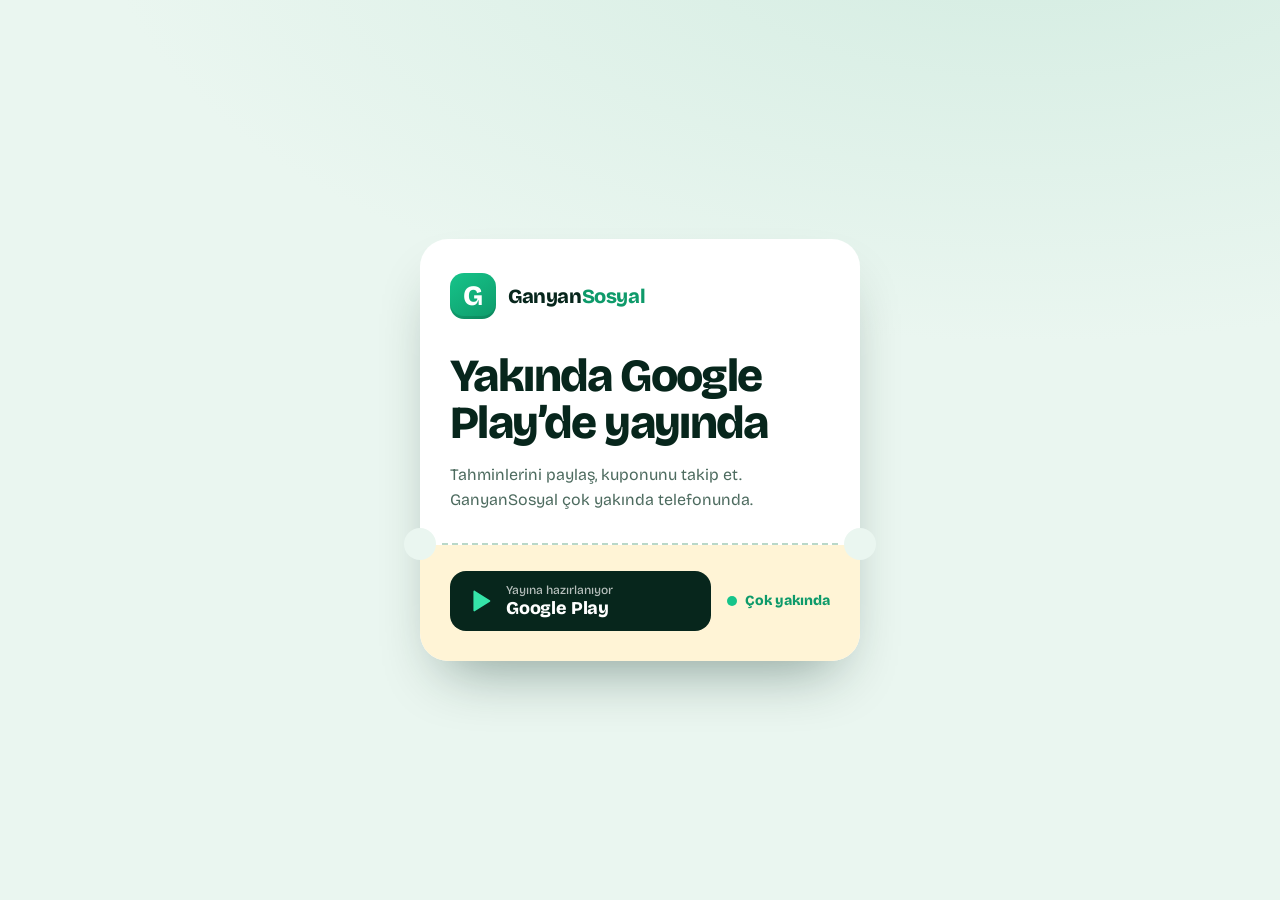
==== commit b174d9db: "Rename index (1).html to index.html" ====
--- a/index.html
+++ b/index.html
@@ -1,499 +1,102 @@
 <!DOCTYPE html>
-<html lang="tr" data-theme="light">
+<html lang="tr">
 <head>
-<meta charset="UTF-8">
-<meta name="viewport" content="width=445, viewport-fit=cover, user-scalable=no">
-<title>GanyanSosyal</title>
-<link rel="manifest" href="manifest.json">
-<meta name="theme-color" content="#0E7A5A">
-<meta name="mobile-web-app-capable" content="yes">
-<meta name="apple-mobile-web-app-capable" content="yes">
-<meta name="apple-mobile-web-app-title" content="GanyanSosyal">
-<meta name="apple-mobile-web-app-status-bar-style" content="default">
-<link rel="icon" type="image/png" href="icon-192.png">
-<link rel="apple-touch-icon" href="[data-uri]">
+<meta charset="utf-8">
+<meta name="viewport" content="width=device-width, initial-scale=1, viewport-fit=cover">
+<title>GanyanSosyal – Yakında Google Play’de</title>
+<meta name="description" content="GanyanSosyal çok yakında Google Play’de yayında.">
+<meta name="theme-color" content="#06231b">
+<link rel="icon" href="data:image/svg+xml,<svg xmlns='http://www.w3.org/2000/svg' viewBox='0 0 100 100'><rect width='100' height='100' rx='24' fill='%2310a06f'/><text x='50' y='70' font-size='62' font-weight='800' text-anchor='middle' fill='white' font-family='Arial'>G</text></svg>">
 <link rel="preconnect" href="https://fonts.googleapis.com">
 <link rel="preconnect" href="https://fonts.gstatic.com" crossorigin>
-<link rel="preload" as="style" href="https://fonts.googleapis.com/css2?family=Plus+Jakarta+Sans:wght@500;600;700;800&display=swap" onload="this.onload=null;this.rel='stylesheet'">
-<noscript><link href="https://fonts.googleapis.com/css2?family=Plus+Jakarta+Sans:wght@500;600;700;800&display=swap" rel="stylesheet"></noscript>
-<link rel="preload" as="script" href="js/01-core-tjk.js">
-<link rel="preload" as="script" href="js/02-notifs.js">
-<link rel="preload" as="script" href="js/03-feed.js">
-<link rel="preload" as="script" href="js/04-betting.js">
-<link rel="preload" as="script" href="js/05-tabs.js">
-<link rel="preload" as="script" href="js/06-account.js">
-<link rel="preload" as="script" href="js/07-firebase.js">
-<link rel="preload" as="script" href="js/08-admin.js">
-<link rel="preload" as="script" href="js/09-chat.js">
-<link rel="preload" as="script" href="js/10-install-guide.js">
-<link rel="stylesheet" href="css/style.css">
-<style id="gs-profile-tweak">
-/* Profil: isim + @kullanıcı adı biraz sağa, @ etiketi daha zarif */
-.pt2 .pid{margin-left:10px !important}
-.pt2 .pid .uh{display:inline-flex !important;align-items:center;gap:1px;background:rgba(14,159,115,.10) !important;border:0 !important;box-shadow:none !important;border-radius:999px !important;padding:4px 13px 5px !important;font-size:14px !important;font-weight:600 !important;letter-spacing:.2px;color:#0E9F73 !important}
-.pt2 .pid .uh i{font-style:normal;opacity:.55;margin-right:1px}
+<link href="https://fonts.googleapis.com/css2?family=Bricolage+Grotesque:opsz,wght@12..96,500;12..96,800&display=swap" rel="stylesheet">
+<style>
+:root{
+  --bg:#eaf6f0; --bg2:#d3ece1; --card:#ffffff; --ink:#07261c; --muted:#4d6b5f;
+  --green:#0e9a6a; --green2:#16c48a; --stub:#fff4d6; --line:#b9d8c9;
+  box-sizing:border-box;
+  padding-top:env(safe-area-inset-top,0px); padding-bottom:env(safe-area-inset-bottom,0px);
+}
+@media (prefers-color-scheme:dark){
+  :root{ --bg:#06231b; --bg2:#0a3a2b; --card:#0d3025; --ink:#eafaf3; --muted:#93b9a8; --green:#16c48a; --green2:#35e3a8; --stub:#123b2d; --line:#1f5a45; }
+}
+*{box-sizing:border-box;margin:0}
+html,body{height:100%}
+body{
+  font-family:"Bricolage Grotesque",system-ui,-apple-system,"Segoe UI",Roboto,sans-serif;
+  color:var(--ink);
+  background:radial-gradient(120% 80% at 80% -10%,var(--bg2),var(--bg) 60%);
+  background-color:var(--bg);
+  display:grid;place-items:center;padding:24px;
+}
+.ticket{
+  width:min(440px,100%);
+  background:var(--card);
+  border-radius:28px;
+  position:relative;
+  box-shadow:0 30px 60px -25px rgba(4,40,28,.45);
+  animation:drop .9s cubic-bezier(.2,.8,.2,1) both;
+}
+@keyframes drop{from{opacity:0;transform:translateY(24px) rotate(-1.5deg)}to{opacity:1;transform:none}}
+.top{padding:34px 30px 30px}
+.brand{display:flex;align-items:center;gap:12px;margin-bottom:34px}
+.logo{
+  width:46px;height:46px;border-radius:14px;
+  background:linear-gradient(145deg,var(--green2),var(--green));
+  display:grid;place-items:center;color:#fff;font-weight:800;font-size:28px;
+  box-shadow:inset 0 -3px 0 rgba(0,0,0,.12);
+}
+.brand b{font-size:20px;font-weight:800;letter-spacing:-.02em}
+.brand b span{color:var(--green)}
+h1{font-size:clamp(34px,10vw,46px);line-height:1.02;font-weight:800;letter-spacing:-.035em;margin-bottom:16px}
+p{color:var(--muted);font-size:16px;line-height:1.55;max-width:34ch}
+.perf{position:relative;height:0;border-top:2px dashed var(--line);margin:0 22px}
+.perf::before,.perf::after{
+  content:"";position:absolute;top:-17px;width:32px;height:32px;border-radius:50%;
+  background:var(--bg);
+}
+.perf::before{left:-38px}
+.perf::after{right:-38px}
+.stub{
+  background:var(--stub);border-radius:0 0 28px 28px;
+  padding:26px 30px 30px;display:flex;align-items:center;gap:16px;
+}
+.play{
+  display:flex;align-items:center;gap:12px;flex:1;
+  background:var(--ink);color:var(--card);
+  padding:12px 18px;border-radius:16px;
+}
+.play svg{width:26px;height:26px;flex:none}
+.play small{display:block;font-size:12px;opacity:.7;font-weight:500}
+.play strong{font-size:18px;font-weight:800;letter-spacing:-.01em}
+.soon{
+  display:flex;align-items:center;gap:8px;font-weight:800;font-size:14px;color:var(--green);
+  white-space:nowrap;
+}
+.dot{width:10px;height:10px;border-radius:50%;background:var(--green2);animation:pulse 1.8s ease-out infinite}
+@keyframes pulse{0%{box-shadow:0 0 0 0 rgba(22,196,138,.6)}100%{box-shadow:0 0 0 12px rgba(22,196,138,0)}}
+@media (max-width:420px){.stub{flex-direction:column;align-items:stretch}.soon{justify-content:center}}
+@media (prefers-reduced-motion:reduce){.ticket,.dot{animation:none}}
 </style>
 </head>
-<body data-tab="feed" class="note-open">
-<script>try{if(localStorage.getItem('gs-maint')==='1')document.body.classList.add('maint')}catch(e){}</script>
-<div class="maint-ov" role="alert" style="display:none">
-  <svg class="mt-bg" viewBox="0 0 400 800" preserveAspectRatio="xMidYMid slice" aria-hidden="true">
-    <defs>
-      <radialGradient id="mtg1" cx="50%" cy="34%" r="58%"><stop offset="0" stop-color="#3FD6A0" stop-opacity=".42"/><stop offset="1" stop-color="#3FD6A0" stop-opacity="0"/></radialGradient>
-      <radialGradient id="mtg2" cx="50%" cy="100%" r="70%"><stop offset="0" stop-color="#FFD66B" stop-opacity=".26"/><stop offset="1" stop-color="#FFD66B" stop-opacity="0"/></radialGradient>
-      <pattern id="mtDots" width="28" height="28" patternUnits="userSpaceOnUse"><circle cx="14" cy="14" r="1.4" fill="#fff" fill-opacity=".14"/></pattern>
-      <pattern id="mtHatch" width="14" height="14" patternUnits="userSpaceOnUse" patternTransform="rotate(45)"><path d="M0 0H14" stroke="#fff" stroke-opacity=".05" stroke-width="3"/></pattern>
-      <pattern id="mtChk" width="20" height="20" patternUnits="userSpaceOnUse"><rect width="10" height="10" fill="#fff"/><rect x="10" y="10" width="10" height="10" fill="#fff"/></pattern>
-      <linearGradient id="mtFade" x1="0" y1="0" x2="0" y2="1"><stop offset="0" stop-color="#fff" stop-opacity="0"/><stop offset="1" stop-color="#fff" stop-opacity="1"/></linearGradient>
-      <mask id="mtMask"><rect width="400" height="800" fill="url(#mtFade)"/></mask>
-    </defs>
-    <rect width="400" height="800" fill="url(#mtHatch)"/><rect width="400" height="800" fill="url(#mtDots)"/><rect width="400" height="800" fill="url(#mtg1)"/>
-    <g transform="rotate(-16 200 400)" fill="none" stroke="#fff"><rect x="-60" y="140" width="520" height="520" rx="260" stroke-opacity=".05" stroke-width="2"/><rect x="-20" y="180" width="440" height="440" rx="220" stroke-opacity=".07" stroke-width="2"/><rect x="20" y="220" width="360" height="360" rx="180" stroke-opacity=".09" stroke-width="2"/><rect x="100" y="300" width="200" height="200" rx="100" stroke="#FFD66B" stroke-opacity=".18" stroke-width="2" stroke-dasharray="3 9" stroke-linecap="round"/></g>
-    <g mask="url(#mtMask)" opacity=".16"><rect y="758" width="400" height="20" fill="url(#mtChk)"/><rect y="778" width="400" height="20" fill="url(#mtChk)" transform="translate(10 0)"/></g>
-    <rect width="400" height="800" fill="url(#mtg2)"/>
-  </svg>
-  <div class="mt-in">
-    <div class="mt-brand">Ganyan<i>Sosyal</i></div>
-    <div class="mt-card">
-      <div class="mt-ico">
-        <span class="mt-ring r1"></span><span class="mt-ring r2"></span>
-        <div class="mt-disc">
-          <svg class="mt-gear g1" width="46" height="46" viewBox="0 0 24 24" fill="none" stroke="currentColor" stroke-width="1.7" stroke-linecap="round" stroke-linejoin="round"><path d="M12.22 2h-.44a2 2 0 0 0-2 2v.18a2 2 0 0 1-1 1.73l-.43.25a2 2 0 0 1-2 0l-.15-.08a2 2 0 0 0-2.73.73l-.22.38a2 2 0 0 0 .73 2.73l.15.1a2 2 0 0 1 1 1.72v.51a2 2 0 0 1-1 1.74l-.15.09a2 2 0 0 0-.73 2.73l.22.38a2 2 0 0 0 2.73.73l.15-.08a2 2 0 0 1 2 0l.43.25a2 2 0 0 1 1 1.73V20a2 2 0 0 0 2 2h.44a2 2 0 0 0 2-2v-.18a2 2 0 0 1 1-1.73l.43-.25a2 2 0 0 1 2 0l.15.08a2 2 0 0 0 2.73-.73l.22-.39a2 2 0 0 0-.73-2.73l-.15-.08a2 2 0 0 1-1-1.74v-.5a2 2 0 0 1 1-1.74l.15-.09a2 2 0 0 0 .73-2.73l-.22-.38a2 2 0 0 0-2.73-.73l-.15.08a2 2 0 0 1-2 0l-.43-.25a2 2 0 0 1-1-1.73V4a2 2 0 0 0-2-2z"/><circle cx="12" cy="12" r="3"/></svg>
-          <svg class="mt-gear g2" width="24" height="24" viewBox="0 0 24 24" fill="none" stroke="currentColor" stroke-width="2" stroke-linecap="round" stroke-linejoin="round"><path d="M12.22 2h-.44a2 2 0 0 0-2 2v.18a2 2 0 0 1-1 1.73l-.43.25a2 2 0 0 1-2 0l-.15-.08a2 2 0 0 0-2.73.73l-.22.38a2 2 0 0 0 .73 2.73l.15.1a2 2 0 0 1 1 1.72v.51a2 2 0 0 1-1 1.74l-.15.09a2 2 0 0 0-.73 2.73l.22.38a2 2 0 0 0 2.73.73l.15-.08a2 2 0 0 1 2 0l.43.25a2 2 0 0 1 1 1.73V20a2 2 0 0 0 2 2h.44a2 2 0 0 0 2-2v-.18a2 2 0 0 1 1-1.73l.43-.25a2 2 0 0 1 2 0l.15.08a2 2 0 0 0 2.73-.73l.22-.39a2 2 0 0 0-.73-2.73l-.15-.08a2 2 0 0 1-1-1.74v-.5a2 2 0 0 1 1-1.74l.15-.09a2 2 0 0 0 .73-2.73l-.22-.38a2 2 0 0 0-2.73-.73l-.15.08a2 2 0 0 1-2 0l-.43-.25a2 2 0 0 1-1-1.73V4a2 2 0 0 0-2-2z"/><circle cx="12" cy="12" r="3"/></svg>
-        </div>
-      </div>
-      <h2>Bakımdayız</h2>
-      <p>GanyanSosyal'i senin için daha iyi hale getiriyoruz. Birazdan yepyeni bir deneyimle tekrar buradayız.</p>
-      <div class="mt-track"><i></i></div>
-      <div class="mt-st"><span class="mt-dot"></span>Güncelleme yapılıyor</div>
-      <ul class="mt-chips"><li><b>🔒</b>Verilerin güvende</li><li><b>🎟️</b>Kuponların korunuyor</li><li><b>⚡</b>Kısa sürede açılıyor</li></ul>
+<body>
+<main class="ticket">
+  <div class="top">
+    <div class="brand">
+      <div class="logo" aria-hidden="true">G</div>
+      <b>Ganyan<span>Sosyal</span></b>
     </div>
-    <div class="mt-note">Bakım bitince sayfa kendiliğinden açılır.</div>
-    <button type="button" class="mt-adm" onclick="maintAdminLogin()">Yönetici girişi</button>
+    <h1>Yakında Google Play’de yayında</h1>
+    <p>Tahminlerini paylaş, kuponunu takip et. GanyanSosyal çok yakında telefonunda.</p>
   </div>
-</div>
-<div id="splash" aria-hidden="true">
-  <svg class="sp-bg" viewBox="0 0 400 800" preserveAspectRatio="xMidYMid slice" aria-hidden="true">
-    <defs>
-      <radialGradient id="spg1" cx="50%" cy="38%" r="60%"><stop offset="0" stop-color="#3FD6A0" stop-opacity=".38"/><stop offset="1" stop-color="#3FD6A0" stop-opacity="0"/></radialGradient>
-      <radialGradient id="spg2" cx="50%" cy="100%" r="70%"><stop offset="0" stop-color="#FFD66B" stop-opacity=".22"/><stop offset="1" stop-color="#FFD66B" stop-opacity="0"/></radialGradient>
-      <pattern id="spHatch" width="14" height="14" patternUnits="userSpaceOnUse" patternTransform="rotate(45)"><rect width="14" height="14" fill="none"/><path d="M0 0H14" stroke="#fff" stroke-opacity=".05" stroke-width="3"/></pattern>
-      <pattern id="spDots" width="28" height="28" patternUnits="userSpaceOnUse"><circle cx="14" cy="14" r="1.4" fill="#fff" fill-opacity=".14"/></pattern>
-      <pattern id="spChk" width="20" height="20" patternUnits="userSpaceOnUse"><rect width="10" height="10" fill="#fff"/><rect x="10" y="10" width="10" height="10" fill="#fff"/></pattern>
-      <linearGradient id="spFade" x1="0" y1="0" x2="0" y2="1"><stop offset="0" stop-color="#fff" stop-opacity="0"/><stop offset="1" stop-color="#fff" stop-opacity="1"/></linearGradient>
-      <mask id="spMask"><rect width="400" height="800" fill="url(#spFade)"/></mask>
-    </defs>
-    <rect width="400" height="800" fill="url(#spHatch)"/>
-    <rect width="400" height="800" fill="url(#spDots)"/>
-    <rect width="400" height="800" fill="url(#spg1)"/>
-    <g transform="rotate(-16 200 400)" fill="none" stroke="#fff">
-      <rect x="-60" y="140" width="520" height="520" rx="260" stroke-opacity=".05" stroke-width="2"/>
-      <rect x="-20" y="180" width="440" height="440" rx="220" stroke-opacity=".07" stroke-width="2"/>
-      <rect x="20" y="220" width="360" height="360" rx="180" stroke-opacity=".09" stroke-width="2"/>
-      <rect x="60" y="260" width="280" height="280" rx="140" stroke-opacity=".11" stroke-width="2"/>
-      <rect x="100" y="300" width="200" height="200" rx="100" stroke="#FFD66B" stroke-opacity=".16" stroke-width="2" stroke-dasharray="3 9" stroke-linecap="round"/>
-    </g>
-    <g fill="#fff" fill-opacity=".05"><path d="M300 0h46l-130 800h-46z"/><path d="M372 0h22l-130 800h-22z"/></g>
-    <g mask="url(#spMask)" opacity=".16"><rect y="758" width="400" height="20" fill="url(#spChk)"/><rect y="778" width="400" height="20" fill="url(#spChk)" transform="translate(10 0)"/></g>
-    <rect width="400" height="800" fill="url(#spg2)"/>
-  </svg>
-  <div class="sp-in">
-    <div class="sp-card">
-      <svg viewBox="0 0 340 150" preserveAspectRatio="xMidYMid slice"><g fill="none" stroke="var(--ac,#0E9F73)" stroke-linecap="round">
-        <path d="M-20 175 Q 170 10 360 125" stroke-opacity=".16" stroke-width="2"/>
-        <path d="M-20 200 Q 170 35 360 150" stroke-opacity=".11" stroke-width="2"/>
-        <path d="M-20 148 Q 170 -15 360 98" stroke-opacity=".20" stroke-width="2"/>
-        <path d="M-20 120 Q 170 -40 360 70" stroke-opacity=".10" stroke-width="2"/></g>
-        <g fill="var(--ac,#0E9F73)" fill-opacity=".07"><path d="M270 0h26l-46 150h-26z"/><path d="M316 0h14l-46 150h-14z"/></g></svg>
-      <div class="sp-logo"><b>Ganyan<i>Sosyal</i></b><u></u><small>Tahmin et • Paylaş • Kazan</small></div>
+  <div class="perf" aria-hidden="true"></div>
+  <div class="stub">
+    <div class="play" aria-label="Google Play’de yakında">
+      <svg viewBox="0 0 24 24" aria-hidden="true"><path d="M5 3.2v17.6c0 .6.7 1 1.2.7l14-8.8c.5-.3.5-1.1 0-1.4l-14-8.8C5.7 2.2 5 2.600 5 3.200z" fill="#35e3a8"/></svg>
+      <div><small>Yayına hazırlanıyor</small><strong>Google Play</strong></div>
     </div>
-    <div class="sp-load"><div class="sp-bar"><i id="sp-fill"></i></div><div class="sp-row"><span>Yükleniyor...</span><em id="sp-pct">%0</em></div></div>
+    <div class="soon"><span class="dot"></span>Çok yakında</div>
   </div>
-</div>
-
-<div id="ri-mini" onclick="window.scrollTo({top:0,behavior:'smooth'})"><b id="ri-mini-t"></b><span id="ri-mini-n"></span></div>
-<div class="app">
-  <!-- Üst Bar -->
-  <header class="top">
-    <div class="brand-wrap" style="flex-direction:row;align-items:center;gap:10px">
-      <button class="ib" id="menu-btn" onclick="openDrawer()" aria-label="Menü"></button>
-      <div class="brand">Ganyan<i>Sosyal</i></div>
-    </div>
-    <div class="usr-s" id="usr-s">
-    <div class="usr-box">
-      <svg class="usr-ic" width="20" height="20" viewBox="0 0 24 24" fill="none" stroke="currentColor" stroke-width="2.2" stroke-linecap="round" stroke-linejoin="round" aria-hidden="true"><circle cx="11" cy="11" r="7"/><path d="M20 20l-3.5-3.5"/></svg>
-      <input id="usr-q" type="search" placeholder="Kullanıcı ara" autocomplete="off" autocapitalize="off" spellcheck="false" enterkeyhint="search" oninput="usrSearch(this.value)" onfocus="usrSearch(this.value)" aria-label="Kullanıcı ara">
-      <button type="button" class="usr-x hidden" onclick="usrClear()" aria-label="Temizle">✕</button>
-    </div>
-    <div class="usr-res hidden" id="usr-res" role="listbox"></div>
-  </div>
-    <div class="tools">
-      <button class="ib" id="th" onclick="toggleTheme()" aria-label="Tema"></button>
-      <button class="ib" onclick="toggleNotifications()" aria-label="Bildirimler">
-        <span id="bi"></span><b id="notif-badge" class="hidden">2</b>
-      </button>
-    </div>
-  </header>
-
-  <!-- Kullanıcı kartı: ad, profil çerçevesi, puan -->
-  <div class="toprow">
-  <div class="mecard" id="me-card" onclick="openProfile(ME)" role="button" aria-label="Profilimi aç"></div>
-    <!-- Canlı yayın kartı (TJK / Tay TV) -->
-    <button type="button" class="tvcard" onclick="liveOpen()" aria-label="Canlı yayını aç">
-      <span class="tv-ic"><svg viewBox="0 0 24 24" width="22" height="22" fill="none" stroke="currentColor" stroke-width="2" stroke-linecap="round" stroke-linejoin="round" aria-hidden="true"><rect x="3" y="5" width="18" height="12" rx="3"/><path d="M9 21h6"/><path d="M10.5 9.2v4.6l4-2.3z" fill="currentColor"/></svg></span>
-      <span class="tv-t"><b>Canlı yayın</b><small>Tay TV · TJK yarışları</small></span>
-      <span class="tv-go">İZLE</span>
-    </button>
-  </div>
-
-  <!-- Sabit grup: canlı yayın + sıradaki koşu (kaydırınca başlığın altında kalır) -->
-  <div class="stk">
-  <!-- Duyuru kayan yazı: canlı yayının hemen üstünde, o da sabit kalır -->
-  <div id="ticker" class="hidden"></div>
-  <!-- Canlı Pist Barı -->
-  <div class="live hidden" id="live-card" onclick="openNextRace()" role="button" aria-label="Sıradaki koşuyu aç">
-    <span class="dot"></span>
-    <div class="live-info">
-      <small>SIRADAKİ KOŞU</small>
-      <b id="live-ttl"></b>
-      <span id="live-sub"></span>
-    </div>
-    <em id="countdown">--:--</em>
-    <span class="live-arrow">›</span>
-  </div>
-  </div>
-
-  <!-- SEKME 1: SOSYAL AKIŞ -->
-  <section id="tab-feed" class="tab">
-    <div class="section-intro">
-      <div>
-        <span class="eyebrow">TOPLULUK</span>
-        <h1>Ne tahmin ediyorsun?</h1>
-        <p>Kuponunu paylaş, yorumları takip et.</p>
-      </div>
-      <span class="intro-mark">✦</span>
-    </div>
-
-    <div class="card composer">
-      <div class="cmp">
-        <span id="cmp-av"></span>
-        <input id="feed-post-input" placeholder="Banko tuttuğunu yaz..." maxlength="280" aria-label="Gönderi" oninput="var d=$('dr-note');if(d)d.value=this.value">
-      </div>
-      <div id="draft-chips"></div>
-      <div class="crow">
-        <button class="lnk" onclick="switchTab('bulten')" id="lnk-add" aria-label="Kupon ekle" title="Kupon ekle"></button>
-        <button class="btn" onclick="createNewPost()">Paylaş</button>
-      </div>
-    </div>
-
-    <div id="people"></div>
-    <div id="filters" class="chips"></div>
-    <div id="posts-container"></div>
-  </section>
-
-  <!-- SEKME 2: BÜLTEN & YARIŞ MERKEZİ -->
-  <section id="tab-bulten" class="tab hidden">
-    <div class="section-intro">
-      <div>
-        <span class="eyebrow">YARIŞ MERKEZİ</span>
-        <h1>Koşuyu seç, kuponunu kur.</h1>
-        <p>Atları incele, seçimlerini yap ve akışta paylaş.</p>
-      </div>
-      <span class="intro-mark">♞</span>
-    </div>
-    <div class="dbar" id="dbar">
-      <button class="dnav" id="d-prev" onclick="shiftDay(-1)" aria-label="Önceki gün"><svg width="18" height="18" viewBox="0 0 24 24" fill="none" stroke="currentColor" stroke-width="2.6" stroke-linecap="round" stroke-linejoin="round"><path d="M15 5l-7 7 7 7"/></svg></button>
-      <div class="dmid">
-        <small id="d-sub">BUGÜN</small>
-        <b id="d-main"></b>
-        <input type="date" id="d-input" class="d-in" onchange="gotoDate(this.value)" aria-label="Tarih seç">
-      </div>
-      <button class="dtoday hidden" id="d-today" onclick="gotoDate(TJK.bugunIso())">Bugün</button>
-      <button class="dnav" id="d-next" onclick="shiftDay(1)" aria-label="Sonraki gün"><svg width="18" height="18" viewBox="0 0 24 24" fill="none" stroke="currentColor" stroke-width="2.6" stroke-linecap="round" stroke-linejoin="round"><path d="M9 5l7 7-7 7"/></svg></button>
-    </div>
-    <button class="tsel" onclick="openTypes()" aria-label="Bahis türünü değiştir">
-      <div>
-        <small>Bahis türü</small>
-        <b id="tsel-name">Ganyan</b>
-        <span id="tsel-sub"></span>
-      </div>
-      <i class="tsel-go"><em>Değiştir</em><span id="tsel-chev"></span></i>
-    </button>
-    <div id="bul-status" class="bul-st"></div>
-    <div id="city-tabs" class="chips"></div>
-    <div id="bul-sticky">
-      <div id="race-tabs" class="chips"></div>
-      <div id="slot-tabs" class="chips hidden"></div>
-    </div>
-    <div id="sel-sum" class="sel-sum hidden"></div>
-    <div class="card ri"><h2 id="race-title"></h2><p id="race-meta"></p></div>
-    <div id="hint" class="hint hidden"></div>
-    <div id="res-panel"></div>
-    <div id="horses-list"></div>
-    <div id="next-wrap"></div>
-  </section>
-
-  <!-- SEKME: SONUÇLAR -->
-  <section id="tab-sonuc" class="tab hidden">
-    <div class="section-intro">
-      <div>
-        <span class="eyebrow">KOŞU SONUÇLARI</span>
-        <h1>Biten koşular</h1>
-        <p>Sıralama ve bahis ödemeleri koşu bitince burada.</p>
-      </div>
-      <span class="intro-mark">⚑</span>
-    </div>
-    <div class="dbar">
-      <button class="dnav" id="s-prev" onclick="shiftDay(-1)" aria-label="Önceki gün"><svg width="18" height="18" viewBox="0 0 24 24" fill="none" stroke="currentColor" stroke-width="2.6" stroke-linecap="round" stroke-linejoin="round"><path d="M15 5l-7 7 7 7"/></svg></button>
-      <div class="dmid">
-        <small id="s-sub">BUGÜN</small>
-        <b id="s-main"></b>
-        <input type="date" id="s-input" class="d-in" onchange="gotoDate(this.value)" aria-label="Tarih seç">
-      </div>
-      <button class="dtoday hidden" id="s-today" onclick="gotoDate(TJK.bugunIso())">Bugün</button>
-      <button class="dnav" id="s-next" onclick="shiftDay(1)" aria-label="Sonraki gün"><svg width="18" height="18" viewBox="0 0 24 24" fill="none" stroke="currentColor" stroke-width="2.6" stroke-linecap="round" stroke-linejoin="round"><path d="M9 5l7 7-7 7"/></svg></button>
-    </div>
-    <div id="s-city" class="chips"></div>
-    <div id="s-race" class="hidden"></div>
-    <div id="s-sum" class="sr-sum"></div>
-    <div id="s-list"></div>
-  </section>
-
-  <!-- SEKME 3: LİDERLİK TABLOSU -->
-  <section id="tab-leaderboard" class="tab hidden">
-    <div class="section-intro">
-      <div>
-        <span class="eyebrow">TOPLULUK SIRALAMASI</span>
-        <h1>Öne çıkan tahminciler</h1>
-        <p>Topluluğun performansını keşfet.</p>
-      </div>
-      <span class="intro-mark">♛</span>
-    </div>
-    <h2 class="sh">Puan sıralaması</h2>
-    <div id="leaderboard-list"></div>
-  </section>
-
-  <!-- SEKME: ORANLAR -->
-  <section id="tab-oranlar" class="tab hidden">
-    <div id="oranlar-body"></div>
-  </section>
-
-  <!-- SEKME: KURALLAR -->
-  <section id="tab-kurallar" class="tab hidden">
-    <div id="kurallar-body"></div>
-  </section>
-
-  <!-- SEKME 4: PROFİL -->
-  <section id="tab-profile" class="tab hidden">
-    <div id="profile-body"></div>
-  </section>
-
-  <!-- Seçim Yapıldığında Açılan Kupon Çubuğu -->
-  <div id="draft" class="dr hidden">
-    <div class="dr-l">
-      <small id="coupon-count-text"></small>
-      <b id="coupon-total-price"></b>
-    </div>
-    <div class="dr-step">
-      <button onclick="chgMisli(-1)" aria-label="Misli azalt">−</button>
-      <input id="misli-out" type="text" inputmode="numeric" pattern="[0-9]*" maxlength="3" value="1" autocomplete="off" aria-label="Misli sayısı (yazarak değiştir)" onfocus="this.select()" oninput="this.value=this.value.replace(/\D/g,'');if(this.value&&+this.value>0)setMisli(this.value,false,true)" onchange="setMisli(this.value)" onkeydown="if(event.key==='Enter'){this.blur()}">
-      <button onclick="chgMisli(1)" aria-label="Misli arttır">+</button>
-    </div>
-    <button class="dr-go" id="draft-go" onclick="publishCouponFromBulten()">Paylaş</button>
-    <div class="dr-f"><span id="coupon-formula"></span><button class="dr-nb" id="dr-nb" onclick="toggleNote()">− Notu gizle</button></div>
-    <input id="dr-note" class="dr-note" maxlength="280" placeholder="Kuponuna not ekle (isteğe bağlı)" oninput="$('feed-post-input').value=this.value" aria-label="Kupon notu">
-  </div>
-
-  <!-- Yan menü (sidebar) -->
-  <div id="drawer-bg" class="drawer-bg" onclick="closeDrawer()"></div>
-  <aside id="drawer" class="drawer" aria-hidden="true">
-    <div class="dw-head">
-      <div class="brand">Ganyan<i>Sosyal</i></div>
-      <button class="ib" onclick="closeDrawer()" aria-label="Kapat" id="dw-x"></button>
-    </div>
-    <div class="dw-me" id="dw-me" onclick="closeDrawer();openProfile(ME,true)" role="button" aria-label="Profilimi aç"></div>
-    <div class="dw-grp">
-      <button class="dw-item" id="dw-shop" onclick="closeDrawer();openShop()"></button>
-      <button class="dw-item" id="dw-oranlar" onclick="closeDrawer();switchTab('oranlar')"></button>
-      <button class="dw-item" id="dw-kurallar" onclick="closeDrawer();switchTab('kurallar')"></button>
-      <button class="dw-item" id="dw-theme" onclick="toggleTheme();paintDrawer()"></button>
-      <button class="dw-item hidden" id="dw-inst" onclick="closeDrawer();installApp()"></button>
-      <button class="dw-item hidden" id="dw-adm" onclick="closeDrawer();openAdmin()"></button>
-    </div>
-    <div class="dw-note" id="dw-note"></div>
-    <button class="dw-item dw-out" id="dw-out" onclick="closeDrawer();askLogout()"></button>
-  </aside>
-
-  <!-- Alt Gezinme Barı -->
-  <nav>
-    <div class="nv-l">
-      <button id="nav-feed" class="on" onclick="feedTap()"></button>
-      <button id="nav-leaderboard" onclick="switchTab('leaderboard')"></button>
-      <button id="nav-bulten" onclick="switchTab('bulten')"></button>
-    </div>
-    <div class="nv-r">
-      <button id="nav-sonuc" onclick="switchTab('sonuc')"></button>
-      <button id="nav-profile" onclick="openProfile('Mustafa E.')"></button>
-      <button id="nav-out" class="nav-out" onclick="askLogout()"></button>
-    </div>
-  </nav>
-
-  <!-- Takipçi / Takip Listesi -->
-  <div id="fsheet" class="sheet hidden" onclick="if(event.target===this)closeFollows()">
-    <div class="sheet-card fl-card" role="dialog" aria-label="Takipçi ve takip listesi">
-      <div class="sheet-head">
-        <h3 id="fl-title"></h3>
-        <button class="x" onclick="closeFollows()" aria-label="Kapat" id="fsheet-x"></button>
-      </div>
-      <div class="rt two" id="fl-tabs"></div>
-      <input id="fl-q" class="fl-q" type="search" placeholder="Ara" autocomplete="off" oninput="flSearch(this.value)">
-      <div id="fl-list"></div>
-    </div>
-  </div>
-
-  <!-- Bahis Türü Paneli -->
-  <div id="tsheet" class="sheet hidden" onclick="if(event.target===this)closeTypes()">
-    <div class="sheet-card" role="dialog" aria-label="Bahis türünü değiştir">
-      <div class="sheet-head">
-        <h3>Bahis Türünü Değiştir</h3>
-        <button class="x" onclick="closeTypes()" aria-label="Kapat" id="tsheet-x"></button>
-      </div>
-      <div id="tsheet-list"></div>
-    </div>
-  </div>
-
-  <!-- Profil Düzenleme Paneli -->
-  <div id="sheet" class="sheet hidden" onclick="if(event.target===this)closeEdit()">
-    <div class="sheet-card" role="dialog" aria-label="Profili düzenle">
-      <div class="sheet-head">
-        <h3>Profili Düzenle</h3>
-        <button class="x" onclick="closeEdit()" aria-label="Kapat" id="sheet-x"></button>
-      </div>
-      <div id="sheet-body"></div>
-    </div>
-  </div>
-  <!-- Banko At Seçme Paneli -->
-  <div id="bsheet" class="sheet hidden" onclick="if(event.target===this)closeBanko()">
-    <div class="sheet-card" role="dialog" aria-label="Banko atını seç">
-      <div class="sheet-head">
-        <h3>Bankonu Seç</h3>
-        <button class="x" onclick="closeBanko()" aria-label="Kapat" id="bsheet-x"></button>
-      </div>
-      <div id="bsheet-body"></div>
-    </div>
-  </div>
-  <input type="file" id="in-photo" accept="image/*" hidden onchange="onPick('photo',this)">
-  <input type="file" id="in-cover" accept="image/*" hidden onchange="onPick('cover',this)">
-
-  <!-- Ayarlar Paneli -->
-  <div id="ssheet" class="sheet hidden" onclick="if(event.target===this)closeSettings()">
-    <div class="sheet-card" role="dialog" aria-label="Ayarlar">
-      <div class="sheet-head">
-        <h3>Ayarlar</h3>
-        <button class="x" onclick="closeSettings()" aria-label="Kapat" id="ssheet-x"></button>
-      </div>
-      <div id="ssheet-body"></div>
-    </div>
-  </div>
-
-  <!-- Mağaza -->
-  <div id="shsheet" class="sheet hidden" onclick="if(event.target===this)closeShop()">
-    <div class="sheet-card" role="dialog" aria-label="Mağaza">
-      <div class="sheet-head">
-        <h3>Mağaza · Profil çerçeveleri</h3>
-        <button class="x" onclick="closeShop()" aria-label="Kapat" id="shsheet-x"></button>
-      </div>
-      <div id="shsheet-body"></div>
-    </div>
-  </div>
-
-  <!-- Yönetim Paneli (yalnızca admin) -->
-  <div id="shrsheet" class="sheet hidden" onclick="if(event.target===this)closeShare()">
-    <div class="sheet-card" role="dialog" aria-label="Kupon görseli">
-      <div class="sheet-head"><h3>Kupon görseli</h3><button class="x" onclick="closeShare()" aria-label="Kapat" id="shrsheet-x"></button></div>
-      <div class="shr-body"><img id="shr-img" alt="Kupon görseli"></div>
-      <div class="shr-act"><button class="shr-b p" onclick="doShare()">Paylaş</button><button class="shr-b" onclick="saveShare()">İndir</button></div>
-    </div>
-  </div>
-  <button id="chat-fab" class="chat-fab hidden" onclick="openChat()" aria-label="Genel sohbet"><span id="chat-fab-i"></span><i id="chat-badge" class="hidden"></i></button>
-  <div id="chsheet" class="sheet hidden" onclick="if(event.target===this)closeChat()">
-    <div class="sheet-card ch-card" role="dialog" aria-label="Genel Sohbet">
-      <div class="sheet-head"><h3>Genel Sohbet <span class="ch-live"><i></i>canlı</span></h3><button class="x" onclick="closeChat()" aria-label="Kapat" id="chsheet-x"></button></div>
-      <div id="ch-list" class="ch-list"></div>
-      <div id="ch-eb" class="ch-eb hidden"><span>✎ Mesaj düzenleniyor</span><button type="button" onclick="cancelChatEdit()" aria-label="Vazgeç">Vazgeç</button></div>
-      <div id="ch-rb" class="ch-rb hidden"><div><b id="ch-rb-n"></b><span id="ch-rb-t"></span></div><button type="button" onclick="clearChatReply()" aria-label="Yanıtı iptal et">✕</button></div>
-      <div class="ch-in"><input id="ch-input" maxlength="300" placeholder="Mesaj yaz..." autocomplete="off" onkeydown="if(event.key==='Enter')sendChat()"><button class="snd" onclick="sendChat()" aria-label="Gönder" id="ch-send"></button></div>
-    </div>
-  </div>
-  <div id="asheet" class="sheet hidden" onclick="if(event.target===this)closeAdmin()">
-    <div class="sheet-card ad-card" role="dialog" aria-label="Yönetim Paneli">
-      <div class="sheet-head">
-        <h3>Yönetim Paneli</h3>
-        <button class="x" onclick="closeAdmin()" aria-label="Kapat" id="asheet-x"></button>
-      </div>
-      <div id="asheet-body"></div>
-    </div>
-  </div>
-
-  <div id="toast" class="hidden"></div>
-</div>
-
-<!-- Yasaklı hesap ekranı -->
-<div id="banned" class="auth hidden" style="z-index:130">
-  <div class="auth-card bn-wrap">
-    <div class="bcv bn-bcv"><div class="bcv-in"><div class="bcv-logo">Ganyan<i>Sosyal</i></div><div class="bcv-line"></div><div class="bcv-tag">Tahmin et <b>•</b> Paylaş <b>•</b> Kazan</div></div></div>
-    <div class="bn-card">
-      <div class="bn-ico"><div class="bn-disc"><svg width="38" height="38" viewBox="0 0 24 24" fill="none" stroke="currentColor" stroke-width="2.2" stroke-linecap="round" stroke-linejoin="round"><path d="M12 22a10 10 0 100-20 10 10 0 000 20zM4.9 4.9l14.2 14.2"/></svg></div></div>
-      <h2>Hesabın askıya alındı</h2>
-      <p id="bn-why" class="bn-why"></p>
-      <div class="bn-info">
-        <div class="bn-row"><span>Durum</span><b class="bn-st">Askıda</b></div>
-        <div class="bn-row" id="bn-left-row"><span>Kalan süre</span><b id="bn-left">—</b></div>
-        <div class="bn-row"><span id="bn-until-l">Bitiş</span><b id="bn-until"></b></div>
-      </div>
-      <button class="btn" onclick="bannedOut()">Çıkış Yap</button>
-      <div class="bn-foot">Bir hata olduğunu düşünüyorsan yönetici ile iletişime geç.</div>
-    </div>
-  </div>
-</div>
-
-<!-- Giriş / Kayıt Ekranı -->
-<div id="auth" class="auth hidden">
-  <div class="auth-card">
-    <div class="au-head"><div class="brand">Ganyan<i>Sosyal</i></div><p id="au-sub"></p></div>
-    <div class="au-card">
-      <div class="au-tabs">
-        <button id="au-t-login" class="on" onclick="setAuthMode('login')">Giriş Yap</button>
-        <button id="au-t-reg" onclick="setAuthMode('register')">Kayıt Ol</button>
-      </div>
-      <div class="ed-field" id="au-f-id"><small>Kullanıcı adı veya e-posta</small><div class="au-in"><i class="au-ic" data-ic="user"></i><input class="ed-in" id="au-id" placeholder="Kullanıcı adı veya e-posta" autocomplete="username" autocapitalize="off" spellcheck="false"></div></div>
-      <div class="ed-field" id="au-f-photo"><small>Profil fotoğrafı (zorunlu)</small><div class="au-ph"><button type="button" class="au-pv" id="au-pv" onclick="$('au-pin').click()" aria-label="Profil fotoğrafı seç">📷</button><span class="au-pt" id="au-pt">Fotoğraf seç</span></div><input type="file" id="au-pin" accept="image/*" hidden onchange="regPick(this)"></div>
-      <div class="ed-field" id="au-f-name"><small>Görünen ad</small><div class="au-in"><i class="au-ic" data-ic="user"></i><input class="ed-in" id="au-name" maxlength="24" placeholder="Adın nasıl görünsün?" autocomplete="name"></div></div>
-      <div class="ed-field" id="au-f-handle"><small>Kullanıcı adı</small><div class="au-in"><i class="au-ic">@</i><input class="ed-in" id="au-handle" maxlength="20" placeholder="kullanici_adi" autocomplete="username" autocapitalize="off" spellcheck="false" oninput="this.value=cleanHandle(this.value);checkHandleLive(this.value)"></div><div class="au-hs" id="au-hs" aria-live="polite"></div></div>
-      <div class="ed-field" id="au-f-email"><small>E-posta</small><div class="au-in"><i class="au-ic" data-ic="mail"></i><input class="ed-in" id="au-email" type="email" inputmode="email" maxlength="100" placeholder="ornek@mail.com" autocomplete="email" autocapitalize="off" spellcheck="false"></div></div>
-      <div class="ed-field" id="au-f-pw"><small>Şifre</small><div class="au-in au-pw"><i class="au-ic" data-ic="lock"></i><input class="ed-in" id="au-pw" type="password" maxlength="64" placeholder="Şifre" autocomplete="current-password" onkeydown="if(event.key==='Enter')submitAuth()"><button type="button" class="au-eye" id="au-eye" onclick="togglePw()">Göster</button></div><button type="button" class="au-forgot" id="au-forgot" onclick="forgotPw()">Şifremi unuttum</button></div>
-      <div class="ed-field" id="au-f-pw2"><small>Şifre (tekrar)</small><div class="au-in"><i class="au-ic" data-ic="lock"></i><input class="ed-in" id="au-pw2" type="password" maxlength="64" placeholder="Şifreyi tekrar yaz" autocomplete="new-password" onkeydown="if(event.key==='Enter')submitAuth()"></div></div>
-      <div class="auth-err" id="au-err" role="alert"></div>
-      <button class="btn" id="au-go" onclick="submitAuth()">Giriş Yap</button>
-      <div class="au-or"><span>veya</span></div>
-      <div id="au-g"></div>
-      <button class="au-google" id="au-gbtn" onclick="googleTap()"><svg width="20" height="20" viewBox="0 0 48 48" aria-hidden="true"><path fill="#EA4335" d="M24 9.5c3.54 0 6.71 1.22 9.21 3.6l6.85-6.85C35.9 2.38 30.47 0 24 0 14.62 0 6.51 5.38 2.56 13.22l7.98 6.19C12.43 13.72 17.74 9.5 24 9.5z"/><path fill="#4285F4" d="M46.98 24.55c0-1.57-.15-3.09-.38-4.55H24v9.02h12.94c-.58 2.96-2.26 5.48-4.78 7.18l7.73 6c4.51-4.18 7.09-10.36 7.09-17.65z"/><path fill="#FBBC05" d="M10.53 28.59c-.48-1.45-.76-2.99-.76-4.59s.27-3.14.76-4.59l-7.98-6.19C.92 16.46 0 20.12 0 24c0 3.88.92 7.54 2.56 10.78l7.97-6.19z"/><path fill="#34A853" d="M24 48c6.48 0 11.93-2.13 15.89-5.81l-7.73-6c-2.15 1.45-4.92 2.3-8.16 2.3-6.26 0-11.57-4.22-13.47-9.91l-7.98 6.19C6.51 42.62 14.62 48 24 48z"/></svg> Google ile devam et</button>
-    </div>
-    <button type="button" class="au-install" id="au-install" onclick="installApp()"><img src="[data-uri]" alt="" width="46" height="46"><span class="ai-t"><b>GanyanSosyal</b><small>Ana ekrana ekle, tek dokunuşla aç</small></span><em>Yükle</em></button>
-  </div>
-</div>
-
-<script src="js/01-core-tjk.js"></script>
-<script src="js/02-notifs.js"></script>
-<script src="js/03-feed.js"></script>
-<script src="js/04-betting.js"></script>
-<script src="js/05-tabs.js"></script>
-<script src="js/06-account.js"></script>
-<script src="js/07-firebase.js"></script>
-<script src="js/08-admin.js"></script>
-<script src="js/09-chat.js"></script>
-<script src="js/10-install-guide.js"></script>
-<script src="js/11-accurace.js"></script>
-<script src="js/12-oranlar.js?v=4"></script>
+</main>
 </body>
 </html>
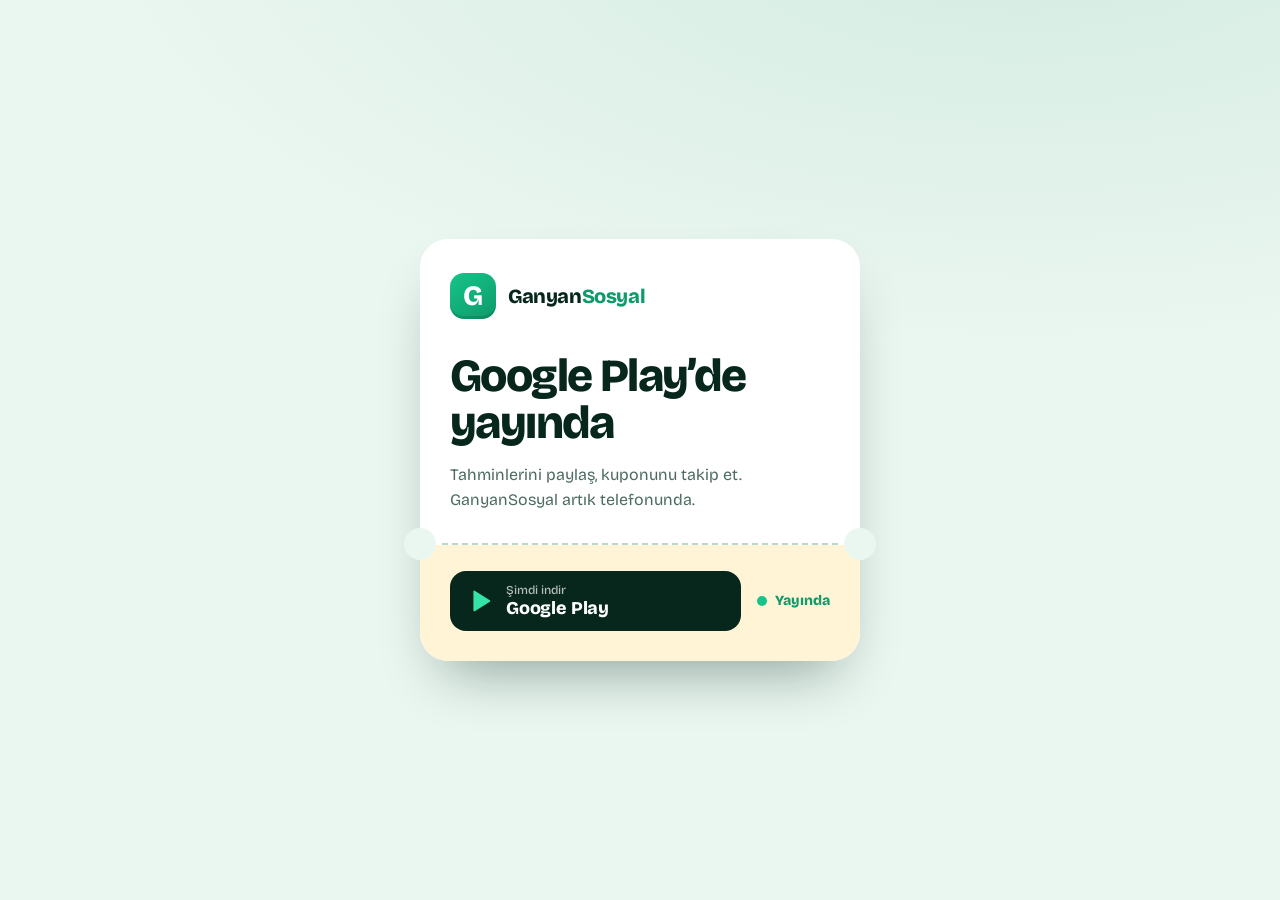
==== commit e46ded7e: "Add files via upload" ====
--- a/index.html
+++ b/index.html
@@ -3,8 +3,8 @@
 <head>
 <meta charset="utf-8">
 <meta name="viewport" content="width=device-width, initial-scale=1, viewport-fit=cover">
-<title>GanyanSosyal – Yakında Google Play’de</title>
-<meta name="description" content="GanyanSosyal çok yakında Google Play’de yayında.">
+<title>GanyanSosyal – Google Play’de yayında</title>
+<meta name="description" content="GanyanSosyal Google Play’de yayında.">
 <meta name="theme-color" content="#06231b">
 <link rel="icon" href="data:image/svg+xml,<svg xmlns='http://www.w3.org/2000/svg' viewBox='0 0 100 100'><rect width='100' height='100' rx='24' fill='%2310a06f'/><text x='50' y='70' font-size='62' font-weight='800' text-anchor='middle' fill='white' font-family='Arial'>G</text></svg>">
 <link rel="preconnect" href="https://fonts.googleapis.com">
@@ -66,6 +66,7 @@
   background:var(--ink);color:var(--card);
   padding:12px 18px;border-radius:16px;
 }
+a.play{text-decoration:none;cursor:pointer}
 .play svg{width:26px;height:26px;flex:none}
 .play small{display:block;font-size:12px;opacity:.7;font-weight:500}
 .play strong{font-size:18px;font-weight:800;letter-spacing:-.01em}
@@ -86,16 +87,16 @@
       <div class="logo" aria-hidden="true">G</div>
       <b>Ganyan<span>Sosyal</span></b>
     </div>
-    <h1>Yakında Google Play’de yayında</h1>
-    <p>Tahminlerini paylaş, kuponunu takip et. GanyanSosyal çok yakında telefonunda.</p>
+    <h1>Google Play’de yayında</h1>
+    <p>Tahminlerini paylaş, kuponunu takip et. GanyanSosyal artık telefonunda.</p>
   </div>
   <div class="perf" aria-hidden="true"></div>
   <div class="stub">
-    <div class="play" aria-label="Google Play’de yakında">
+    <a class="play" href="https://play.google.com/store/apps/details?id=io.github.ganyansosyal.app" target="_blank" rel="noopener" aria-label="Google Play’den indir">
       <svg viewBox="0 0 24 24" aria-hidden="true"><path d="M5 3.2v17.6c0 .6.7 1 1.2.7l14-8.8c.5-.3.5-1.1 0-1.4l-14-8.8C5.7 2.2 5 2.600 5 3.200z" fill="#35e3a8"/></svg>
-      <div><small>Yayına hazırlanıyor</small><strong>Google Play</strong></div>
-    </div>
-    <div class="soon"><span class="dot"></span>Çok yakında</div>
+      <div><small>Şimdi indir</small><strong>Google Play</strong></div>
+    </a>
+    <div class="soon"><span class="dot"></span>Yayında</div>
   </div>
 </main>
 </body>
